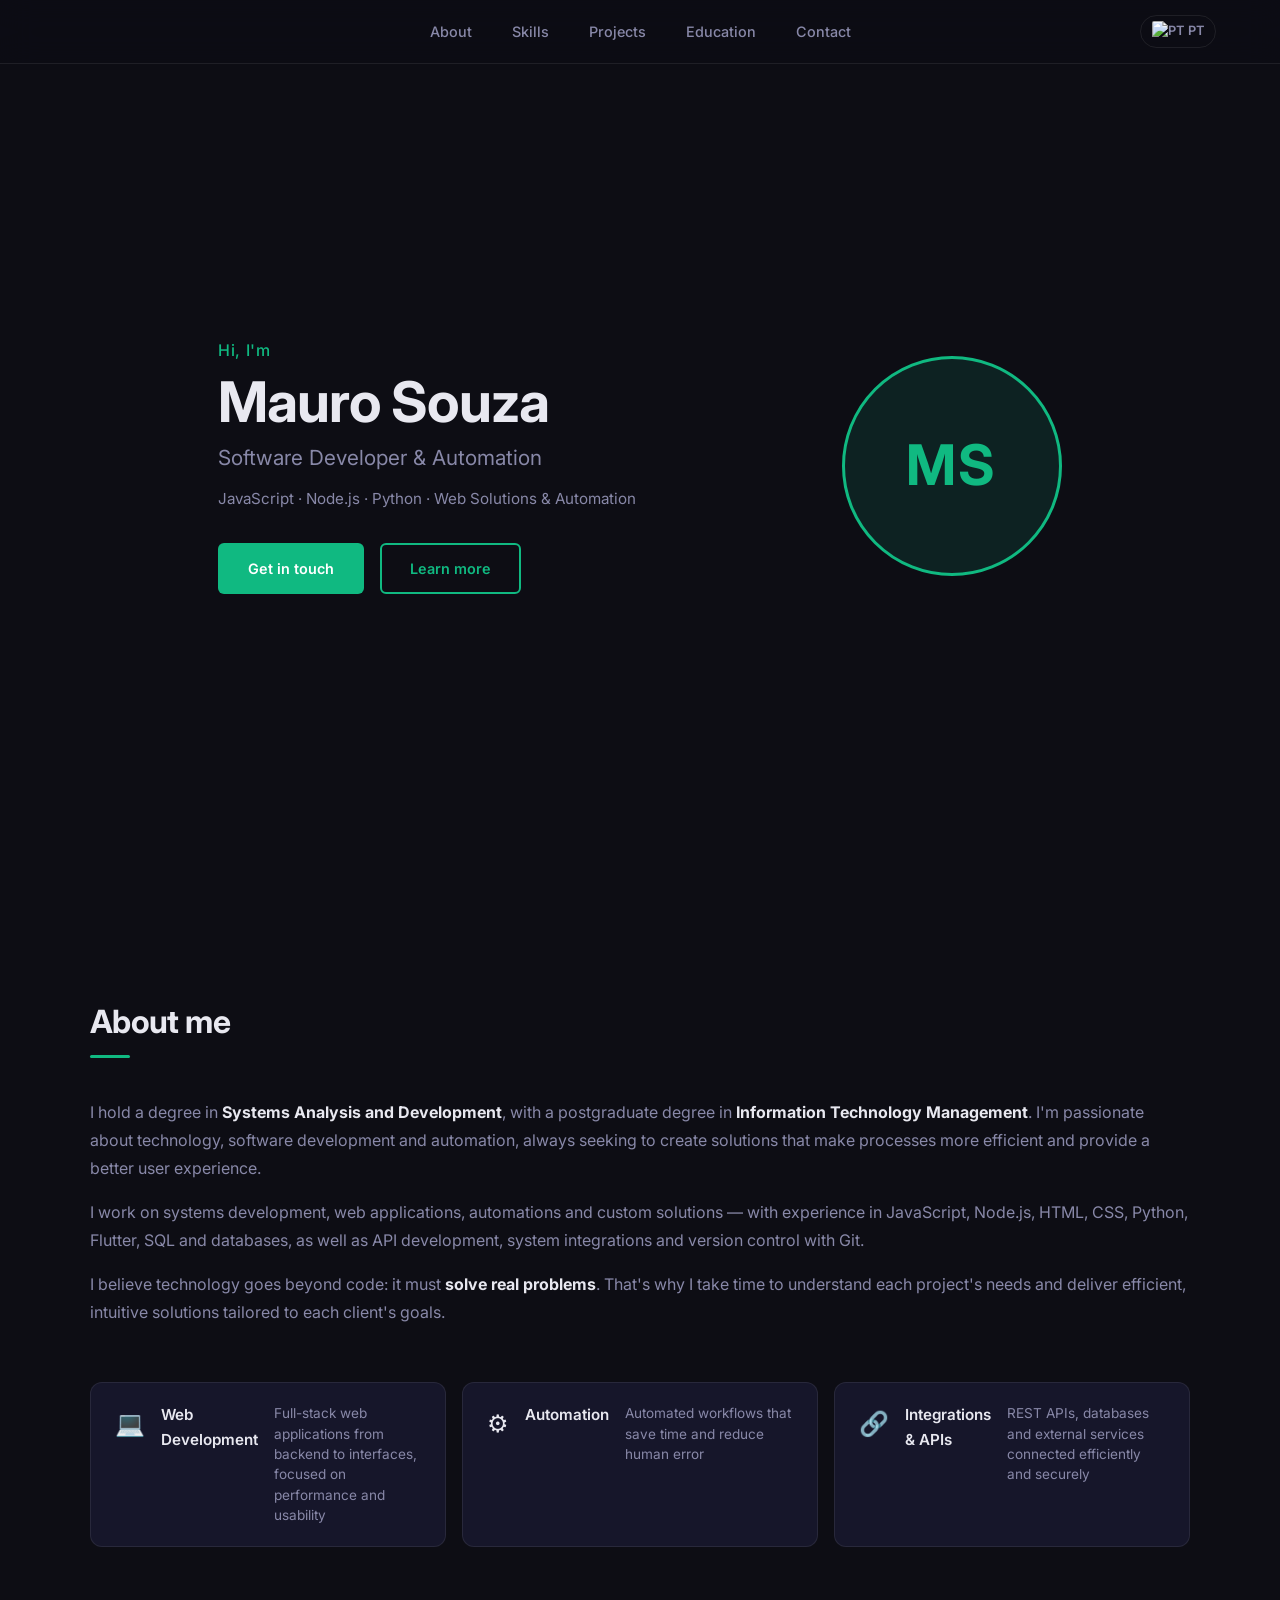
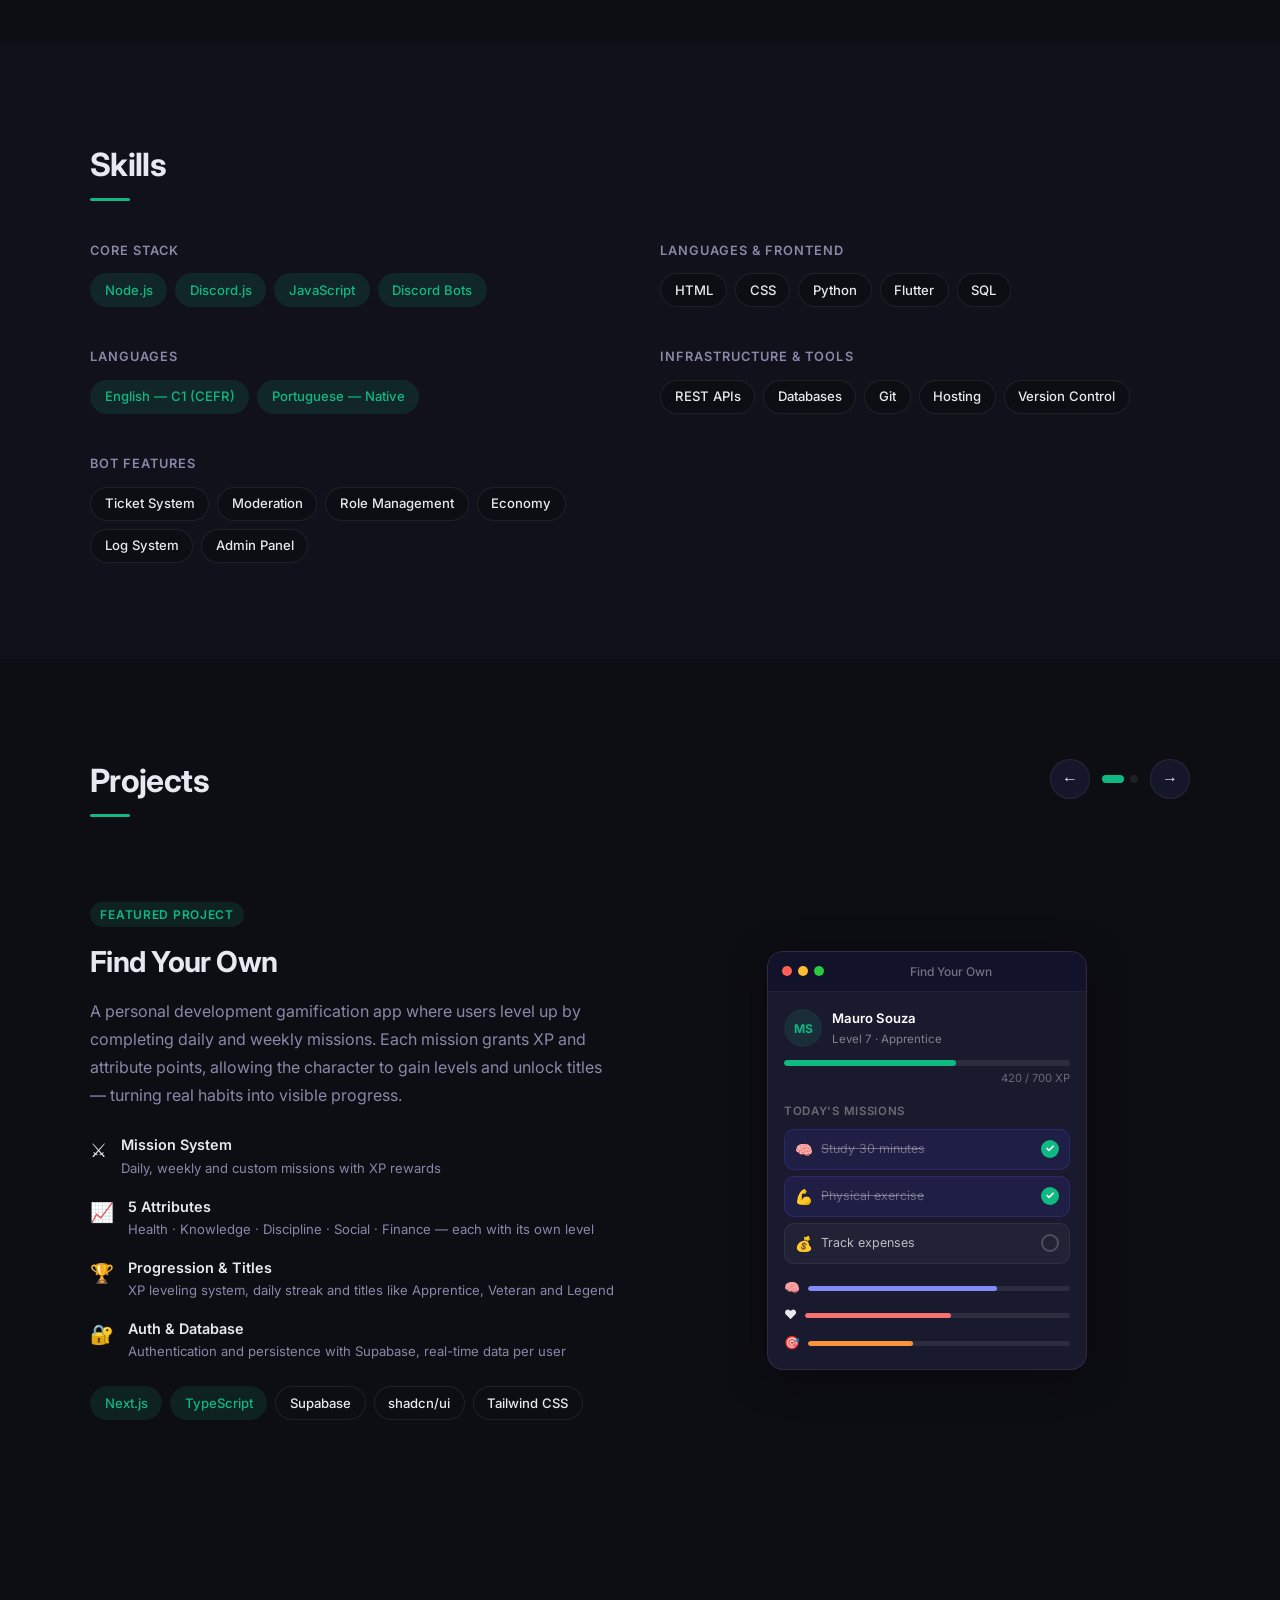
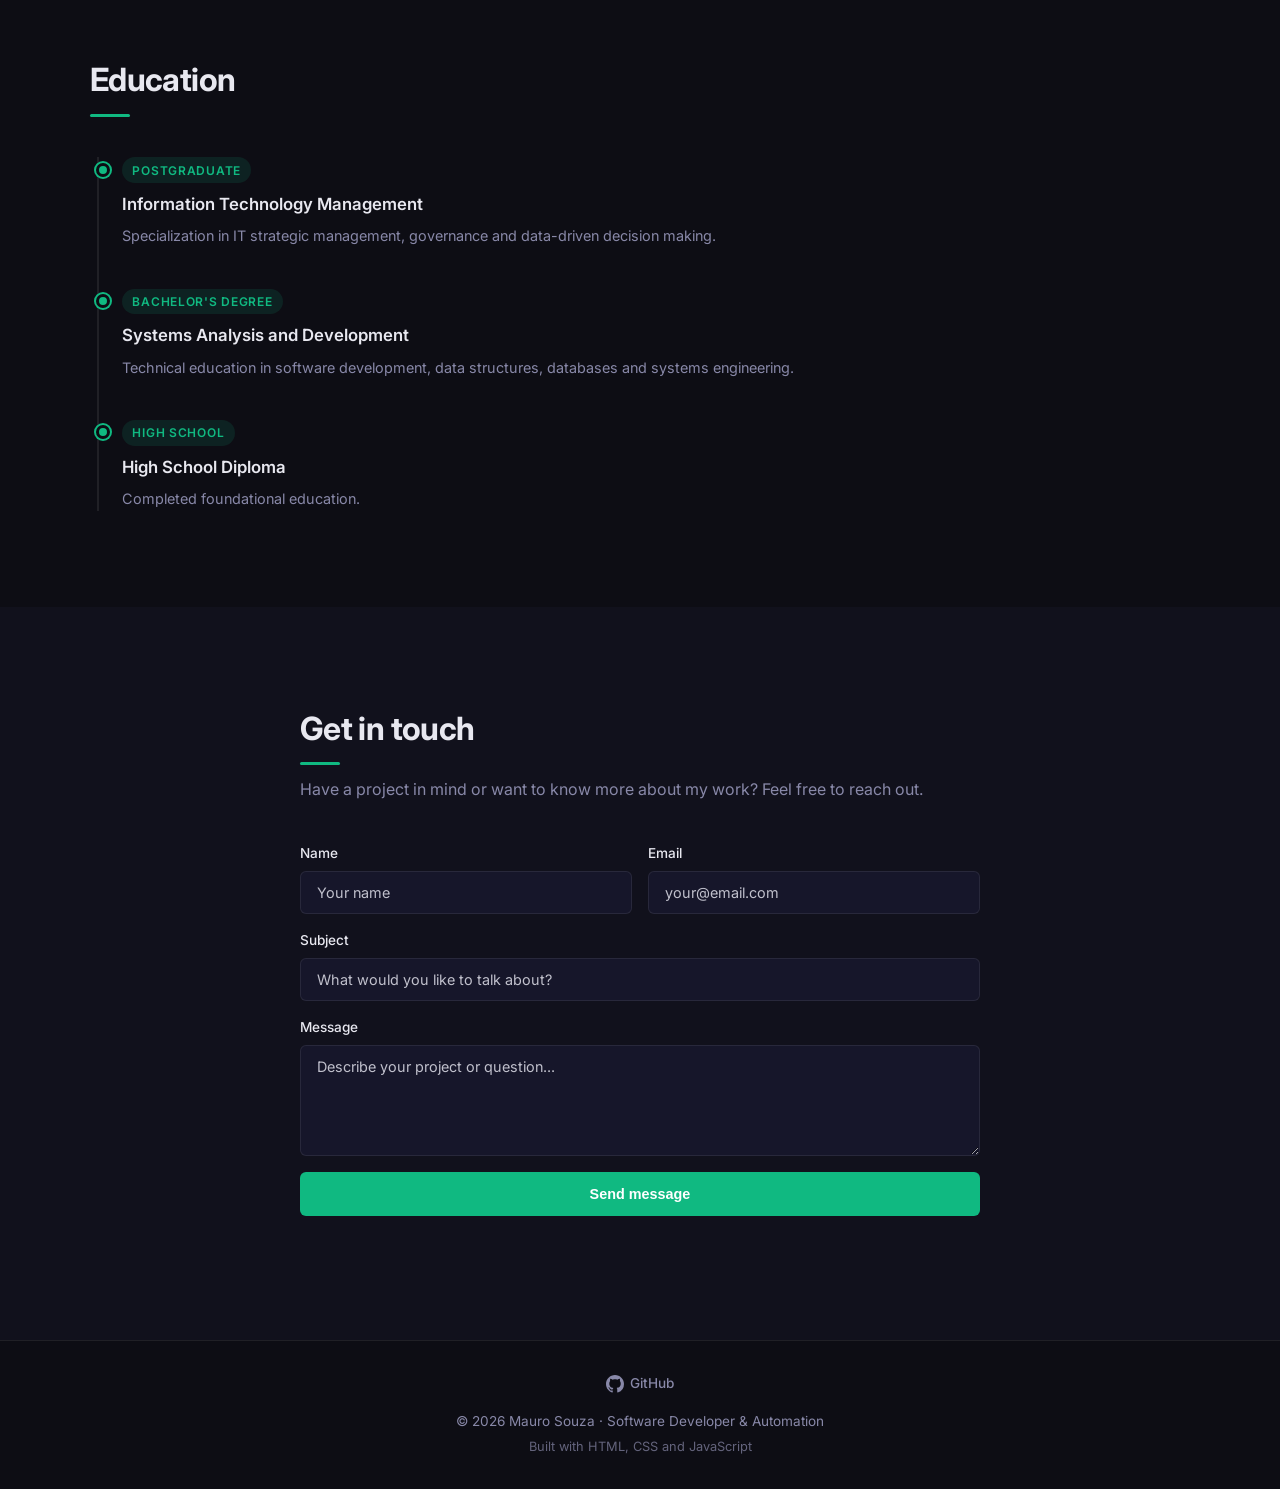
==== en.html @ 3f4c9576 "atualiza nivel de ingles para C1 CEFR" ====
<!DOCTYPE html>
<html lang="en">
<head>
  <meta charset="UTF-8" />
  <meta name="viewport" content="width=device-width, initial-scale=1.0" />
  <title>Mauro Souza — Developer</title>
  <link rel="preconnect" href="https://fonts.googleapis.com" />
  <link rel="preconnect" href="https://fonts.gstatic.com" crossorigin />
  <link href="https://fonts.googleapis.com/css2?family=Inter:wght@300;400;500;600;700&display=swap" rel="stylesheet" />
  <link rel="icon" type="image/png" href="Fotos/find-your-own-primary-180.png" />
  <link rel="stylesheet" href="style.css" />
</head>
<body>

  <!-- NAV -->
  <header class="nav">
    <nav class="nav-links">
      <a href="#about">About</a>
      <a href="#skills">Skills</a>
      <a href="#projects">Projects</a>
      <a href="#education">Education</a>
      <a href="#contact">Contact</a>
    </nav>
    <a href="pt.html" class="lang-switch" title="Versão em Português"><img src="https://flagcdn.com/w40/br.png" alt="PT" style="height:14px;border-radius:2px;vertical-align:middle;margin-right:4px;">PT</a>
    <button class="nav-toggle" aria-label="Menu">&#9776;</button>
  </header>

  <main>

    <!-- HERO -->
    <section class="hero" id="home">
      <div class="hero-content">
        <p class="hero-greeting">Hi, I'm</p>
        <h1 class="hero-name">Mauro Souza</h1>
        <h2 class="hero-title">Software Developer & Automation</h2>
        <p class="hero-sub">
          JavaScript · Node.js · Python · Web Solutions & Automation
        </p>
        <div class="hero-actions">
          <a href="#contact" class="btn btn-primary">Get in touch</a>
          <a href="#about" class="btn btn-ghost">Learn more</a>
        </div>
      </div>
      <div class="hero-visual" aria-hidden="true">
        <div class="avatar-ring">
          <div class="avatar-initials">MS</div>
        </div>
      </div>
    </section>

    <!-- ABOUT -->
    <section class="section" id="about">
      <div class="container">
        <h2 class="section-title">About me</h2>
        <div class="about-grid">
          <div class="about-text">
            <p>
              I hold a degree in <strong>Systems Analysis and Development</strong>, with a postgraduate
              degree in <strong>Information Technology Management</strong>. I'm passionate about technology,
              software development and automation, always seeking to create solutions that make processes
              more efficient and provide a better user experience.
            </p>
            <p>
              I work on systems development, web applications, automations and custom solutions —
              with experience in JavaScript, Node.js, HTML, CSS, Python, Flutter, SQL and databases,
              as well as API development, system integrations and version control with Git.
            </p>
            <p>
              I believe technology goes beyond code: it must <strong>solve real problems</strong>.
              That's why I take time to understand each project's needs and deliver efficient,
              intuitive solutions tailored to each client's goals.
            </p>
          </div>
          <div class="about-highlights">
            <div class="highlight-card">
              <span class="highlight-icon">💻</span>
              <h3>Web Development</h3>
              <p>Full-stack web applications from backend to interfaces, focused on performance and usability</p>
            </div>
            <div class="highlight-card">
              <span class="highlight-icon">⚙️</span>
              <h3>Automation</h3>
              <p>Automated workflows that save time and reduce human error</p>
            </div>
            <div class="highlight-card">
              <span class="highlight-icon">🔗</span>
              <h3>Integrations & APIs</h3>
              <p>REST APIs, databases and external services connected efficiently and securely</p>
            </div>
          </div>
        </div>
      </div>
    </section>

    <!-- SKILLS -->
    <section class="section section-alt" id="skills">
      <div class="container">
        <h2 class="section-title">Skills</h2>
        <div class="skills-groups">

          <div class="skill-group">
            <h3 class="skill-group-title">Core Stack</h3>
            <div class="skill-tags">
              <span class="tag tag-primary">Node.js</span>
              <span class="tag tag-primary">Discord.js</span>
              <span class="tag tag-primary">JavaScript</span>
              <span class="tag tag-primary">Discord Bots</span>
            </div>
          </div>

          <div class="skill-group">
            <h3 class="skill-group-title">Languages & Frontend</h3>
            <div class="skill-tags">
              <span class="tag">HTML</span>
              <span class="tag">CSS</span>
              <span class="tag">Python</span>
              <span class="tag">Flutter</span>
              <span class="tag">SQL</span>
            </div>
          </div>

          <div class="skill-group">
            <h3 class="skill-group-title">Languages</h3>
            <div class="skill-tags">
              <span class="tag tag-primary">English — C1 (CEFR)</span>
              <span class="tag tag-primary">Portuguese — Native</span>
            </div>
          </div>

          <div class="skill-group">
            <h3 class="skill-group-title">Infrastructure & Tools</h3>
            <div class="skill-tags">
              <span class="tag">REST APIs</span>
              <span class="tag">Databases</span>
              <span class="tag">Git</span>
              <span class="tag">Hosting</span>
              <span class="tag">Version Control</span>
            </div>
          </div>

          <div class="skill-group">
            <h3 class="skill-group-title">Bot Features</h3>
            <div class="skill-tags">
              <span class="tag">Ticket System</span>
              <span class="tag">Moderation</span>
              <span class="tag">Role Management</span>
              <span class="tag">Economy</span>
              <span class="tag">Log System</span>
              <span class="tag">Admin Panel</span>
            </div>
          </div>

        </div>
      </div>
    </section>

    <!-- PROJECTS -->
    <section class="section" id="projects">
      <div class="container">
        <div class="carousel-header">
          <h2 class="section-title">Projects</h2>
          <div class="carousel-controls">
            <button class="carousel-btn" id="prevBtn" aria-label="Previous">&#8592;</button>
            <div class="carousel-dots" id="carouselDots"></div>
            <button class="carousel-btn" id="nextBtn" aria-label="Next">&#8594;</button>
          </div>
        </div>

        <div class="carousel-wrapper">
          <div class="carousel-track" id="carouselTrack">

            <!-- SLIDE 1: Find Your Own -->
            <div class="carousel-slide">
              <div class="project-featured">
                <div class="project-info">
                  <span class="project-badge">Featured Project</span>
                  <h3 class="project-name">Find Your Own</h3>
                  <p class="project-desc">
                    A personal development gamification app where users level up by completing daily and weekly missions.
                    Each mission grants XP and attribute points, allowing the character to gain levels and unlock titles —
                    turning real habits into visible progress.
                  </p>
                  <div class="project-features">
                    <div class="project-feature">
                      <span class="project-feature-icon">⚔️</span>
                      <div><strong>Mission System</strong><p>Daily, weekly and custom missions with XP rewards</p></div>
                    </div>
                    <div class="project-feature">
                      <span class="project-feature-icon">📈</span>
                      <div><strong>5 Attributes</strong><p>Health · Knowledge · Discipline · Social · Finance — each with its own level</p></div>
                    </div>
                    <div class="project-feature">
                      <span class="project-feature-icon">🏆</span>
                      <div><strong>Progression & Titles</strong><p>XP leveling system, daily streak and titles like Apprentice, Veteran and Legend</p></div>
                    </div>
                    <div class="project-feature">
                      <span class="project-feature-icon">🔐</span>
                      <div><strong>Auth & Database</strong><p>Authentication and persistence with Supabase, real-time data per user</p></div>
                    </div>
                  </div>
                  <div class="project-stack">
                    <span class="tag tag-primary">Next.js</span>
                    <span class="tag tag-primary">TypeScript</span>
                    <span class="tag">Supabase</span>
                    <span class="tag">shadcn/ui</span>
                    <span class="tag">Tailwind CSS</span>
                  </div>
                </div>
                <div class="project-preview" aria-hidden="true">
                  <div class="app-mockup">
                    <div class="mockup-header">
                      <span class="mockup-dot red"></span><span class="mockup-dot yellow"></span><span class="mockup-dot green"></span>
                      <span class="mockup-title">Find Your Own</span>
                    </div>
                    <div class="mockup-body">
                      <div class="mockup-profile">
                        <div class="mockup-avatar">MS</div>
                        <div><div class="mockup-name">Mauro Souza</div><div class="mockup-level">Level 7 · Apprentice</div></div>
                      </div>
                      <div class="mockup-xp-bar"><div class="mockup-xp-fill"></div></div>
                      <div class="mockup-xp-label">420 / 700 XP</div>
                      <div class="mockup-section-title">Today's missions</div>
                      <div class="mockup-mission done"><span class="mockup-mission-icon">🧠</span><span class="mockup-mission-text">Study 30 minutes</span><span class="mockup-check">✓</span></div>
                      <div class="mockup-mission done"><span class="mockup-mission-icon">💪</span><span class="mockup-mission-text">Physical exercise</span><span class="mockup-check">✓</span></div>
                      <div class="mockup-mission"><span class="mockup-mission-icon">💰</span><span class="mockup-mission-text">Track expenses</span><span class="mockup-check-empty"></span></div>
                      <div class="mockup-attrs">
                        <div class="mockup-attr"><span>🧠</span><div class="mockup-attr-bar"><div class="mockup-attr-fill knowledge"></div></div></div>
                        <div class="mockup-attr"><span>❤️</span><div class="mockup-attr-bar"><div class="mockup-attr-fill health"></div></div></div>
                        <div class="mockup-attr"><span>🎯</span><div class="mockup-attr-bar"><div class="mockup-attr-fill discipline"></div></div></div>
                      </div>
                    </div>
                  </div>
                </div>
              </div>
            </div>

            <!-- SLIDE 2: Discord Bot -->
            <div class="carousel-slide">
              <div class="project-featured">
                <div class="project-info">
                  <span class="project-badge">Discord Bot</span>
                  <h3 class="project-name">Custom Discord Bot</h3>
                  <p class="project-desc">
                    Full-featured Discord bot with multiple integrated systems — ticket support, anonymous mail,
                    custom booster roles and an XP leveling system based on messages and voice channel activity.
                    Built with Node.js and Discord.js v14.
                  </p>
                  <div class="project-features">
                    <div class="project-feature">
                      <span class="project-feature-icon">🎫</span>
                      <div><strong>Ticket System</strong><p>Panel with private channels, automatic permissions and full logs</p></div>
                    </div>
                    <div class="project-feature">
                      <span class="project-feature-icon">✉️</span>
                      <div><strong>Anonymous Mail</strong><p>Anonymous messages between users with security validations</p></div>
                    </div>
                    <div class="project-feature">
                      <span class="project-feature-icon">⭐</span>
                      <div><strong>Booster System</strong><p>Custom role with configurable name and color per booster</p></div>
                    </div>
                    <div class="project-feature">
                      <span class="project-feature-icon">📊</span>
                      <div><strong>Level System</strong><p>XP from messages and voice calls, leaderboard and automatic role rewards</p></div>
                    </div>
                  </div>
                  <div class="project-stack">
                    <span class="tag tag-primary">Node.js</span>
                    <span class="tag tag-primary">Discord.js v14</span>
                    <span class="tag">JavaScript</span>
                    <span class="tag">Log System</span>
                    <span class="tag">Slash Commands</span>
                  </div>
                </div>
                <div class="project-preview" aria-hidden="true">
                  <div class="app-mockup">
                    <div class="mockup-header">
                      <span class="mockup-dot red"></span><span class="mockup-dot yellow"></span><span class="mockup-dot green"></span>
                      <span class="mockup-title">Discord Bot</span>
                    </div>
                    <div class="mockup-body">
                      <div class="mockup-section-title">Slash commands</div>
                      <div class="mockup-mission done"><span class="mockup-mission-icon">🎫</span><span class="mockup-mission-text">/ticket panel</span><span class="mockup-check">✓</span></div>
                      <div class="mockup-mission done"><span class="mockup-mission-icon">✉️</span><span class="mockup-mission-text">/mail</span><span class="mockup-check">✓</span></div>
                      <div class="mockup-mission done"><span class="mockup-mission-icon">⭐</span><span class="mockup-mission-text">/booster</span><span class="mockup-check">✓</span></div>
                      <div class="mockup-mission done"><span class="mockup-mission-icon">📊</span><span class="mockup-mission-text">/rank</span><span class="mockup-check">✓</span></div>
                      <div class="mockup-mission done"><span class="mockup-mission-icon">🏆</span><span class="mockup-mission-text">/leaderboard</span><span class="mockup-check">✓</span></div>
                      <div class="mockup-attrs" style="margin-top:10px;">
                        <div class="mockup-attr"><span>📊</span><div class="mockup-attr-bar"><div class="mockup-attr-fill knowledge" style="width:85%"></div></div></div>
                        <div class="mockup-attr"><span>🎯</span><div class="mockup-attr-bar"><div class="mockup-attr-fill discipline" style="width:60%"></div></div></div>
                      </div>
                    </div>
                  </div>
                </div>
              </div>
            </div>

          </div>
        </div>
      </div>
    </section>

    <!-- EDUCATION -->
    <section class="section" id="education">
      <div class="container">
        <h2 class="section-title">Education</h2>
        <div class="timeline">
          <div class="timeline-item">
            <div class="timeline-dot"></div>
            <div class="timeline-body">
              <span class="timeline-badge">Postgraduate</span>
              <h3>Information Technology Management</h3>
              <p>Specialization in IT strategic management, governance and data-driven decision making.</p>
            </div>
          </div>
          <div class="timeline-item">
            <div class="timeline-dot"></div>
            <div class="timeline-body">
              <span class="timeline-badge">Bachelor's Degree</span>
              <h3>Systems Analysis and Development</h3>
              <p>Technical education in software development, data structures, databases and systems engineering.</p>
            </div>
          </div>
          <div class="timeline-item">
            <div class="timeline-dot"></div>
            <div class="timeline-body">
              <span class="timeline-badge">High School</span>
              <h3>High School Diploma</h3>
              <p>Completed foundational education.</p>
            </div>
          </div>
        </div>
      </div>
    </section>

    <!-- CONTACT -->
    <section class="section section-alt" id="contact">
      <div class="container container-narrow">
        <h2 class="section-title">Get in touch</h2>
        <p class="section-sub">
          Have a project in mind or want to know more about my work?
          Feel free to reach out.
        </p>
        <form class="contact-form" id="contactForm" action="https://formspree.io/f/mzdlgjjk" method="POST">
          <div class="form-row">
            <div class="form-group">
              <label for="name">Name</label>
              <input type="text" id="name" name="name" placeholder="Your name" required />
            </div>
            <div class="form-group">
              <label for="email">Email</label>
              <input type="email" id="email" name="email" placeholder="your@email.com" required />
            </div>
          </div>
          <div class="form-group">
            <label for="subject">Subject</label>
            <input type="text" id="subject" name="subject" placeholder="What would you like to talk about?" required />
          </div>
          <div class="form-group">
            <label for="message">Message</label>
            <textarea id="message" name="message" rows="5" placeholder="Describe your project or question..." required></textarea>
          </div>
          <button type="submit" class="btn btn-primary btn-full">Send message</button>
          <p class="form-note" id="formNote"></p>
        </form>
      </div>
    </section>

  </main>

  <!-- FOOTER -->
  <footer class="footer">
    <div class="footer-links">
      <a href="https://github.com/Maurooh" target="_blank" rel="noopener" class="footer-link">
        <svg width="18" height="18" viewBox="0 0 24 24" fill="currentColor"><path d="M12 0C5.37 0 0 5.37 0 12c0 5.31 3.435 9.795 8.205 11.385.6.105.825-.255.825-.57 0-.285-.015-1.23-.015-2.235-3.015.555-3.795-.735-4.035-1.41-.135-.345-.72-1.41-1.23-1.695-.42-.225-1.02-.78-.015-.795.945-.015 1.62.87 1.845 1.23 1.08 1.815 2.805 1.305 3.495.99.105-.78.42-1.305.765-1.605-2.67-.3-5.46-1.335-5.46-5.925 0-1.305.465-2.385 1.23-3.225-.12-.3-.54-1.53.12-3.18 0 0 1.005-.315 3.3 1.23.96-.27 1.98-.405 3-.405s2.04.135 3 .405c2.295-1.56 3.3-1.23 3.3-1.23.66 1.65.24 2.88.12 3.18.765.84 1.23 1.905 1.23 3.225 0 4.605-2.805 5.625-5.475 5.925.435.375.81 1.095.81 2.22 0 1.605-.015 2.895-.015 3.3 0 .315.225.69.825.57A12.02 12.02 0 0 0 24 12c0-6.63-5.37-12-12-12z"/></svg>
        GitHub
      </a>
    </div>
    <p>© 2026 Mauro Souza · Software Developer & Automation</p>
    <p class="footer-sub">Built with HTML, CSS and JavaScript</p>
  </footer>

  <script src="script.js"></script>
</body>
</html>
---- style.css ----
/* ===== RESET & BASE ===== */
*, *::before, *::after { box-sizing: border-box; margin: 0; padding: 0; }

:root {
  --color-bg: #0d0d14;
  --color-bg-alt: #11111c;
  --color-text: #e8e8f0;
  --color-text-muted: #8888a8;
  --color-accent: #10b981;
  --color-accent-light: rgba(16,185,129,0.12);
  --color-accent-dark: #059669;
  --color-border: rgba(255,255,255,0.08);
  --color-card: #16162a;
  --font: 'Inter', system-ui, sans-serif;
  --radius: 12px;
  --radius-sm: 6px;
  --shadow: 0 4px 24px rgba(0,0,0,0.4);
  --transition: 0.2s ease;
}

html { scroll-behavior: smooth; font-size: 16px; }

body {
  font-family: var(--font);
  background: var(--color-bg);
  color: var(--color-text);
  line-height: 1.6;
  -webkit-font-smoothing: antialiased;
}

/* ===== NAV ===== */
.nav {
  position: fixed;
  top: 0; left: 0; right: 0;
  z-index: 100;
  display: flex;
  align-items: center;
  justify-content: center;
  padding: 0 2rem;
  height: 64px;
  background: rgba(13,13,20,0.85);
  backdrop-filter: blur(16px);
  border-bottom: 1px solid var(--color-border);
}

.nav-logo {
  display: none;
}

.nav-links {
  display: flex;
  gap: 2.5rem;
}

.nav-links a {
  text-decoration: none;
  color: var(--color-text-muted);
  font-size: 0.9rem;
  font-weight: 500;
  transition: color var(--transition);
  position: relative;
}

.nav-links a::after {
  content: '';
  position: absolute;
  bottom: -4px; left: 0; right: 0;
  height: 2px;
  background: var(--color-accent);
  border-radius: 2px;
  transform: scaleX(0);
  transition: transform var(--transition);
}

.nav-links a:hover { color: var(--color-text); }
.nav-links a:hover::after { transform: scaleX(1); }
.nav-links a.active { color: var(--color-accent); }
.nav-links a.active::after { transform: scaleX(1); }

.lang-switch {
  position: absolute;
  right: 4rem;
  font-size: 0.8rem;
  font-weight: 600;
  text-decoration: none;
  color: var(--color-text-muted);
  border: 1px solid var(--color-border);
  padding: 0.3rem 0.7rem;
  border-radius: 999px;
  transition: all 0.2s ease;
  white-space: nowrap;
}

.lang-switch:hover {
  color: var(--color-accent);
  border-color: var(--color-accent);
}

.nav-toggle {
  display: none;
  position: absolute;
  right: 1.5rem;
  background: none;
  border: none;
  font-size: 1.4rem;
  cursor: pointer;
  color: var(--color-text);
}

/* ===== HERO ===== */
.hero {
  min-height: 100vh;
  display: flex;
  align-items: center;
  justify-content: center;
  gap: 4rem;
  padding: 6rem 2rem 4rem;
  max-width: 1100px;
  margin: 0 auto;
}

.hero-content { flex: 1; max-width: 560px; }

.hero-greeting {
  font-size: 1rem;
  color: var(--color-accent);
  font-weight: 500;
  letter-spacing: 0.04em;
  margin-bottom: 0.5rem;
}

.hero-name {
  font-size: clamp(2.4rem, 5vw, 3.5rem);
  font-weight: 700;
  line-height: 1.1;
  letter-spacing: -0.02em;
  margin-bottom: 0.5rem;
}

.hero-title {
  font-size: clamp(1rem, 2.5vw, 1.3rem);
  font-weight: 400;
  color: var(--color-text-muted);
  margin-bottom: 0.75rem;
}

.hero-sub {
  font-size: 0.95rem;
  color: var(--color-text-muted);
  margin-bottom: 2rem;
}

.hero-actions { display: flex; gap: 1rem; flex-wrap: wrap; }

/* ===== BUTTONS ===== */
.btn {
  display: inline-flex;
  align-items: center;
  justify-content: center;
  padding: 0.75rem 1.75rem;
  border-radius: var(--radius-sm);
  font-size: 0.9rem;
  font-weight: 600;
  text-decoration: none;
  cursor: pointer;
  border: 2px solid transparent;
  transition: all var(--transition);
}

.btn-primary {
  background: var(--color-accent);
  color: #fff;
}

.btn-primary:hover {
  background: var(--color-accent-dark);
  transform: translateY(-1px);
  box-shadow: 0 4px 12px rgba(79,70,229,0.3);
}

.btn-ghost {
  background: transparent;
  color: var(--color-accent);
  border-color: var(--color-accent);
}

.btn-ghost:hover {
  background: var(--color-accent-light);
}

.btn-full { width: 100%; }

/* ===== HERO VISUAL ===== */
.hero-visual {
  display: flex;
  align-items: center;
  justify-content: center;
  flex-shrink: 0;
}

.avatar-ring {
  width: 220px;
  height: 220px;
  border-radius: 50%;
  border: 3px solid var(--color-accent);
  display: flex;
  align-items: center;
  justify-content: center;
  background: var(--color-accent-light);
  animation: pulse 3s ease-in-out infinite;
}

.avatar-initials {
  font-size: 3.5rem;
  font-weight: 700;
  color: var(--color-accent);
  letter-spacing: 0.05em;
}

.avatar-photo {
  width: 100%;
  height: 100%;
  object-fit: cover;
  border-radius: 50%;
}

@keyframes pulse {
  0%, 100% { box-shadow: 0 0 0 0 rgba(79,70,229,0.2); }
  50% { box-shadow: 0 0 0 16px rgba(79,70,229,0); }
}

/* ===== SECTIONS ===== */
.section { padding: 6rem 2rem; }
.section-alt { background: var(--color-bg-alt); }

.container {
  max-width: 1100px;
  margin: 0 auto;
}

.container-narrow {
  max-width: 680px;
  margin: 0 auto;
}

.section-title {
  font-size: clamp(1.6rem, 3vw, 2rem);
  font-weight: 700;
  letter-spacing: -0.02em;
  margin-bottom: 0.75rem;
}

.section-title::after {
  content: '';
  display: block;
  width: 40px;
  height: 3px;
  background: var(--color-accent);
  border-radius: 2px;
  margin-top: 0.5rem;
}

.section-sub {
  color: var(--color-text-muted);
  font-size: 1rem;
  margin-bottom: 2.5rem;
}

/* ===== ABOUT ===== */
.about-grid {
  display: flex;
  flex-direction: column;
  gap: 2.5rem;
  margin-top: 2.5rem;
}

.about-text p {
  color: var(--color-text-muted);
  margin-bottom: 1rem;
  line-height: 1.75;
}

.about-text strong { color: var(--color-text); }

.about-highlights {
  display: grid;
  grid-template-columns: repeat(3, 1fr);
  gap: 1rem;
}

.highlight-card {
  background: var(--color-card);
  border: 1px solid var(--color-border);
  border-radius: var(--radius);
  padding: 1.25rem 1.5rem;
  display: flex;
  gap: 1rem;
  align-items: flex-start;
  transition: box-shadow var(--transition), transform var(--transition);
}

.highlight-card:hover {
  box-shadow: var(--shadow);
  transform: translateY(-2px);
}

.highlight-icon {
  font-size: 1.5rem;
  flex-shrink: 0;
  margin-top: 2px;
}

.highlight-card h3 {
  font-size: 0.95rem;
  font-weight: 600;
  margin-bottom: 0.25rem;
}

.highlight-card p {
  font-size: 0.85rem;
  color: var(--color-text-muted);
  line-height: 1.5;
}

/* ===== SKILLS ===== */
.skills-groups {
  display: grid;
  grid-template-columns: 1fr 1fr;
  gap: 2.5rem;
  margin-top: 2.5rem;
}

.skill-group-title {
  font-size: 0.8rem;
  font-weight: 600;
  text-transform: uppercase;
  letter-spacing: 0.08em;
  color: var(--color-text-muted);
  margin-bottom: 0.75rem;
}

.skill-tags { display: flex; flex-wrap: wrap; gap: 0.5rem; }

.tag {
  display: inline-block;
  padding: 0.35rem 0.85rem;
  border-radius: 999px;
  font-size: 0.82rem;
  font-weight: 500;
  background: var(--color-bg);
  color: var(--color-text);
  border: 1px solid var(--color-border);
  transition: all var(--transition);
}

.tag:hover {
  border-color: var(--color-accent);
  color: var(--color-accent);
}

.tag-primary {
  background: var(--color-accent-light);
  color: var(--color-accent);
  border-color: transparent;
}

.tag-primary:hover {
  background: var(--color-accent);
  color: #fff;
  border-color: var(--color-accent);
}

/* ===== PROJECTS ===== */
.project-featured {
  display: grid;
  grid-template-columns: 1fr 1fr;
  gap: 3rem;
  margin-top: 2.5rem;
  align-items: center;
}

.project-badge {
  display: inline-block;
  font-size: 0.75rem;
  font-weight: 600;
  text-transform: uppercase;
  letter-spacing: 0.06em;
  color: var(--color-accent);
  background: var(--color-accent-light);
  padding: 0.2rem 0.65rem;
  border-radius: 999px;
  margin-bottom: 0.75rem;
}

.project-name {
  font-size: 1.8rem;
  font-weight: 700;
  letter-spacing: -0.02em;
  margin-bottom: 0.75rem;
}

.project-desc {
  color: var(--color-text-muted);
  line-height: 1.75;
  margin-bottom: 1.5rem;
}

.project-features {
  display: flex;
  flex-direction: column;
  gap: 1rem;
  margin-bottom: 1.5rem;
}

.project-feature {
  display: flex;
  gap: 0.85rem;
  align-items: flex-start;
}

.project-feature-icon { font-size: 1.2rem; flex-shrink: 0; margin-top: 2px; }

.project-feature strong {
  display: block;
  font-size: 0.9rem;
  font-weight: 600;
  margin-bottom: 0.15rem;
}

.project-feature p {
  font-size: 0.82rem;
  color: var(--color-text-muted);
  line-height: 1.5;
}

.project-stack { display: flex; flex-wrap: wrap; gap: 0.5rem; }

/* ===== APP MOCKUP ===== */
.project-preview {
  display: flex;
  justify-content: center;
}

.app-mockup {
  width: 100%;
  max-width: 320px;
  background: #1a1a2e;
  border-radius: 16px;
  overflow: hidden;
  box-shadow: 0 8px 40px rgba(0,0,0,0.4);
  border: 1px solid rgba(255,255,255,0.08);
}

.mockup-header {
  display: flex;
  align-items: center;
  gap: 6px;
  padding: 10px 14px;
  background: #12122a;
  border-bottom: 1px solid rgba(255,255,255,0.06);
}

.mockup-dot {
  width: 10px; height: 10px;
  border-radius: 50%;
}
.mockup-dot.red    { background: #ff5f57; }
.mockup-dot.yellow { background: #febc2e; }
.mockup-dot.green  { background: #28c840; }

.mockup-title {
  font-size: 0.75rem;
  color: rgba(255,255,255,0.4);
  margin-left: auto;
  margin-right: auto;
  font-weight: 500;
}

.mockup-body { padding: 16px; }

.mockup-profile {
  display: flex;
  align-items: center;
  gap: 10px;
  margin-bottom: 12px;
}

.mockup-avatar {
  width: 38px; height: 38px;
  border-radius: 50%;
  background: var(--color-accent-light);
  color: var(--color-accent);
  display: flex;
  align-items: center;
  justify-content: center;
  font-size: 0.75rem;
  font-weight: 700;
}

.mockup-name {
  font-size: 0.82rem;
  font-weight: 600;
  color: #fff;
}

.mockup-level {
  font-size: 0.72rem;
  color: rgba(255,255,255,0.45);
  margin-top: 1px;
}

.mockup-xp-bar {
  height: 6px;
  background: rgba(255,255,255,0.08);
  border-radius: 999px;
  overflow: hidden;
  margin-bottom: 4px;
}

.mockup-xp-fill {
  height: 100%;
  width: 60%;
  background: var(--color-accent);
  border-radius: 999px;
}

.mockup-xp-label {
  font-size: 0.7rem;
  color: rgba(255,255,255,0.35);
  text-align: right;
  margin-bottom: 14px;
}

.mockup-section-title {
  font-size: 0.72rem;
  font-weight: 600;
  text-transform: uppercase;
  letter-spacing: 0.06em;
  color: rgba(255,255,255,0.35);
  margin-bottom: 8px;
}

.mockup-mission {
  display: flex;
  align-items: center;
  gap: 8px;
  padding: 8px 10px;
  border-radius: 10px;
  margin-bottom: 6px;
  background: rgba(255,255,255,0.04);
  border: 1px solid rgba(255,255,255,0.06);
}

.mockup-mission.done {
  background: rgba(79,70,229,0.12);
  border-color: rgba(79,70,229,0.25);
}

.mockup-mission-icon { font-size: 0.9rem; }

.mockup-mission-text {
  flex: 1;
  font-size: 0.78rem;
  color: rgba(255,255,255,0.7);
}

.mockup-mission.done .mockup-mission-text {
  text-decoration: line-through;
  color: rgba(255,255,255,0.35);
}

.mockup-check {
  font-size: 0.7rem;
  width: 18px; height: 18px;
  border-radius: 50%;
  background: var(--color-accent);
  color: #fff;
  display: flex;
  align-items: center;
  justify-content: center;
  font-weight: 700;
}

.mockup-check-empty {
  width: 18px; height: 18px;
  border-radius: 50%;
  border: 2px solid rgba(255,255,255,0.2);
}

.mockup-attrs {
  margin-top: 14px;
  display: flex;
  flex-direction: column;
  gap: 7px;
}

.mockup-attr {
  display: flex;
  align-items: center;
  gap: 8px;
  font-size: 0.8rem;
}

.mockup-attr-bar {
  flex: 1;
  height: 5px;
  background: rgba(255,255,255,0.08);
  border-radius: 999px;
  overflow: hidden;
}

.mockup-attr-fill {
  height: 100%;
  border-radius: 999px;
}

.mockup-attr-fill.knowledge { width: 72%; background: #818cf8; }
.mockup-attr-fill.health    { width: 55%; background: #f87171; }
.mockup-attr-fill.discipline{ width: 40%; background: #fb923c; }

@media (max-width: 768px) {
  .project-featured { grid-template-columns: 1fr; }
  .project-preview { order: -1; }
  .app-mockup { max-width: 280px; }
}

/* ===== CAROUSEL ===== */
.carousel-header {
  display: flex;
  align-items: flex-start;
  justify-content: space-between;
  gap: 1rem;
  flex-wrap: wrap;
  margin-bottom: 2rem;
}

.carousel-controls {
  display: flex;
  align-items: center;
  gap: 0.75rem;
  padding-top: 0.25rem;
}

.carousel-btn {
  width: 40px;
  height: 40px;
  border-radius: 50%;
  border: 1.5px solid var(--color-border);
  background: var(--color-card);
  color: var(--color-text);
  font-size: 1rem;
  cursor: pointer;
  display: flex;
  align-items: center;
  justify-content: center;
  transition: all var(--transition);
}

.carousel-btn:hover {
  border-color: var(--color-accent);
  color: var(--color-accent);
}

.carousel-btn:disabled {
  opacity: 0.3;
  cursor: default;
}

.carousel-dots {
  display: flex;
  gap: 6px;
  align-items: center;
}

.carousel-dot {
  width: 8px;
  height: 8px;
  border-radius: 50%;
  background: var(--color-border);
  border: none;
  cursor: pointer;
  padding: 0;
  transition: all var(--transition);
}

.carousel-dot.active {
  background: var(--color-accent);
  width: 22px;
  border-radius: 4px;
}

.carousel-wrapper {
  overflow: hidden;
  width: 100%;
  max-width: 100%;
  display: block;
  position: relative;
}

.carousel-track {
  display: -webkit-box;
  display: -ms-flexbox;
  display: flex;
  -ms-flex-wrap: nowrap;
  flex-wrap: nowrap;
  width: 100%;
  transition: transform 0.4s cubic-bezier(0.4, 0, 0.2, 1);
  will-change: transform;
}

.carousel-slide {
  -webkit-box-flex: 0;
  -ms-flex: 0 0 100%;
  flex: 0 0 100%;
  width: 100%;
  max-width: 100%;
  min-width: 0;
  -ms-flex-negative: 0;
  flex-shrink: 0;
}

/* ===== TIMELINE ===== */
.timeline {
  position: relative;
  margin-top: 2.5rem;
  padding-left: 2rem;
}

.timeline::before {
  content: '';
  position: absolute;
  left: 7px;
  top: 0; bottom: 0;
  width: 2px;
  background: var(--color-border);
}

.timeline-item {
  position: relative;
  margin-bottom: 2.5rem;
}

.timeline-item:last-child { margin-bottom: 0; }

.timeline-dot {
  position: absolute;
  left: -1.625rem;
  top: 6px;
  width: 14px;
  height: 14px;
  border-radius: 50%;
  background: var(--color-accent);
  border: 3px solid var(--color-bg);
  box-shadow: 0 0 0 2px var(--color-accent);
}

.timeline-badge {
  display: inline-block;
  font-size: 0.75rem;
  font-weight: 600;
  text-transform: uppercase;
  letter-spacing: 0.06em;
  color: var(--color-accent);
  background: var(--color-accent-light);
  padding: 0.2rem 0.65rem;
  border-radius: 999px;
  margin-bottom: 0.5rem;
}

.timeline-body h3 {
  font-size: 1.05rem;
  font-weight: 600;
  margin-bottom: 0.4rem;
}

.timeline-body p {
  font-size: 0.9rem;
  color: var(--color-text-muted);
  line-height: 1.65;
}

/* ===== CONTACT FORM ===== */
.contact-form { margin-top: 2rem; }

.form-row {
  display: grid;
  grid-template-columns: 1fr 1fr;
  gap: 1rem;
}

.form-group {
  display: flex;
  flex-direction: column;
  margin-bottom: 1rem;
}

.form-group label {
  font-size: 0.85rem;
  font-weight: 500;
  margin-bottom: 0.4rem;
  color: var(--color-text);
}

.form-group input,
.form-group textarea {
  font-family: var(--font);
  font-size: 0.9rem;
  padding: 0.75rem 1rem;
  border: 1.5px solid var(--color-border);
  border-radius: var(--radius-sm);
  background: var(--color-card);
  color: var(--color-text);
  transition: border-color var(--transition), box-shadow var(--transition);
  resize: vertical;
  outline: none;
}

.form-group input:focus,
.form-group textarea:focus {
  border-color: var(--color-accent);
  box-shadow: 0 0 0 3px rgba(79,70,229,0.1);
}

.form-group input::placeholder,
.form-group textarea::placeholder {
  color: #c0c0cc;
}

.form-note {
  text-align: center;
  margin-top: 0.75rem;
  font-size: 0.85rem;
  color: var(--color-accent);
  min-height: 1.2em;
}

/* ===== FOOTER ===== */
.footer {
  text-align: center;
  padding: 2rem;
  border-top: 1px solid var(--color-border);
  font-size: 0.85rem;
  color: var(--color-text-muted);
}

.footer-sub {
  margin-top: 0.25rem;
  font-size: 0.8rem;
  opacity: 0.7;
}

.footer-links {
  display: flex;
  justify-content: center;
  gap: 1.5rem;
  margin-bottom: 1rem;
}

.footer-link {
  display: inline-flex;
  align-items: center;
  gap: 0.4rem;
  color: var(--color-text-muted);
  text-decoration: none;
  font-size: 0.85rem;
  font-weight: 500;
  transition: color var(--transition);
}

.footer-link:hover {
  color: var(--color-accent);
}

/* ===== RESPONSIVE ===== */
@media (max-width: 768px) {
  .nav-logo { display: block; }
  .nav { justify-content: space-between; }
  .nav-links { display: none; }
  .nav-links.open {
    display: flex;
    flex-direction: column;
    position: absolute;
    top: 64px; left: 0; right: 0;
    background: var(--color-bg-alt);
    padding: 1rem 2rem;
    border-bottom: 1px solid var(--color-border);
    gap: 1rem;
  }
  .nav-toggle { display: block; }
  .nav-toggle { display: block; }

  .hero {
    flex-direction: column-reverse;
    text-align: center;
    gap: 2.5rem;
    padding-top: 7rem;
  }

  .hero-actions { justify-content: center; }
  .avatar-ring { width: 140px; height: 140px; }
  .avatar-initials { font-size: 2.2rem; }

  .about-highlights { grid-template-columns: 1fr; }
  .skills-groups { grid-template-columns: 1fr; gap: 2rem; }
  .form-row { grid-template-columns: 1fr; }
}
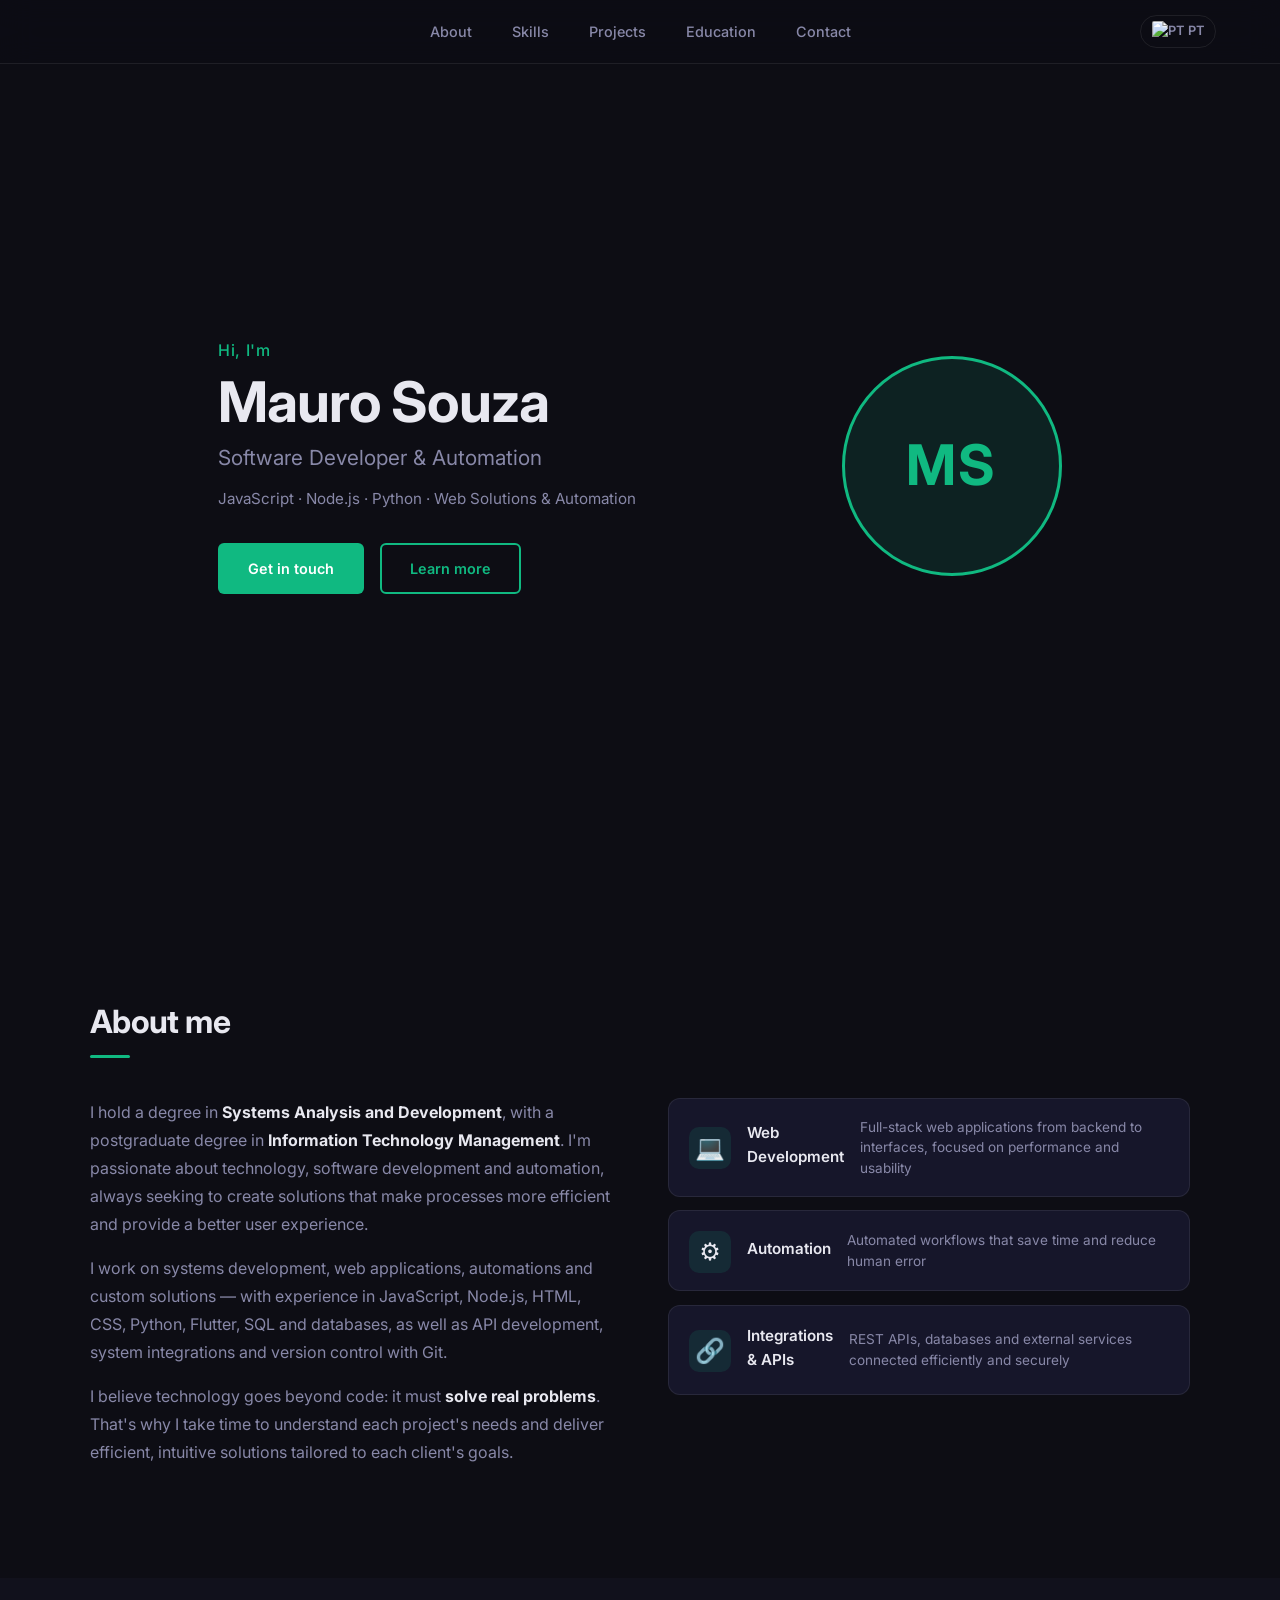
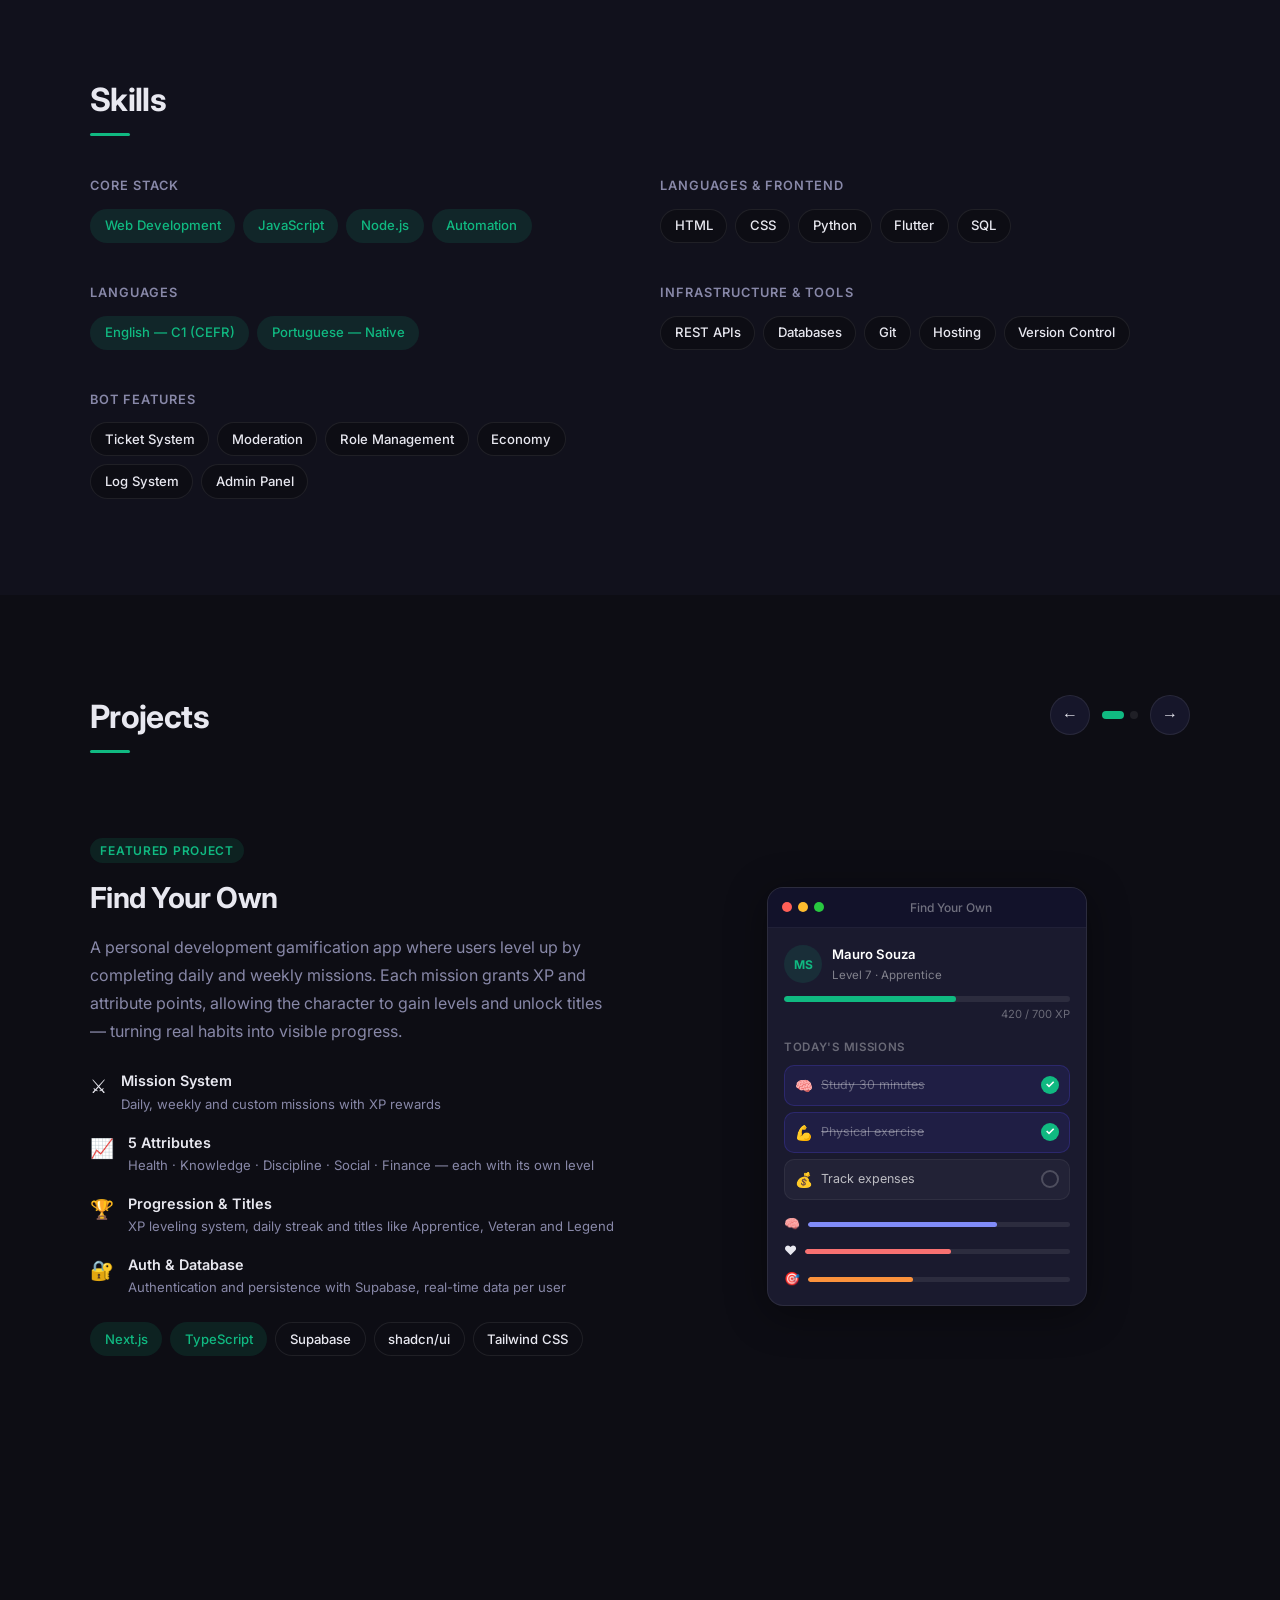
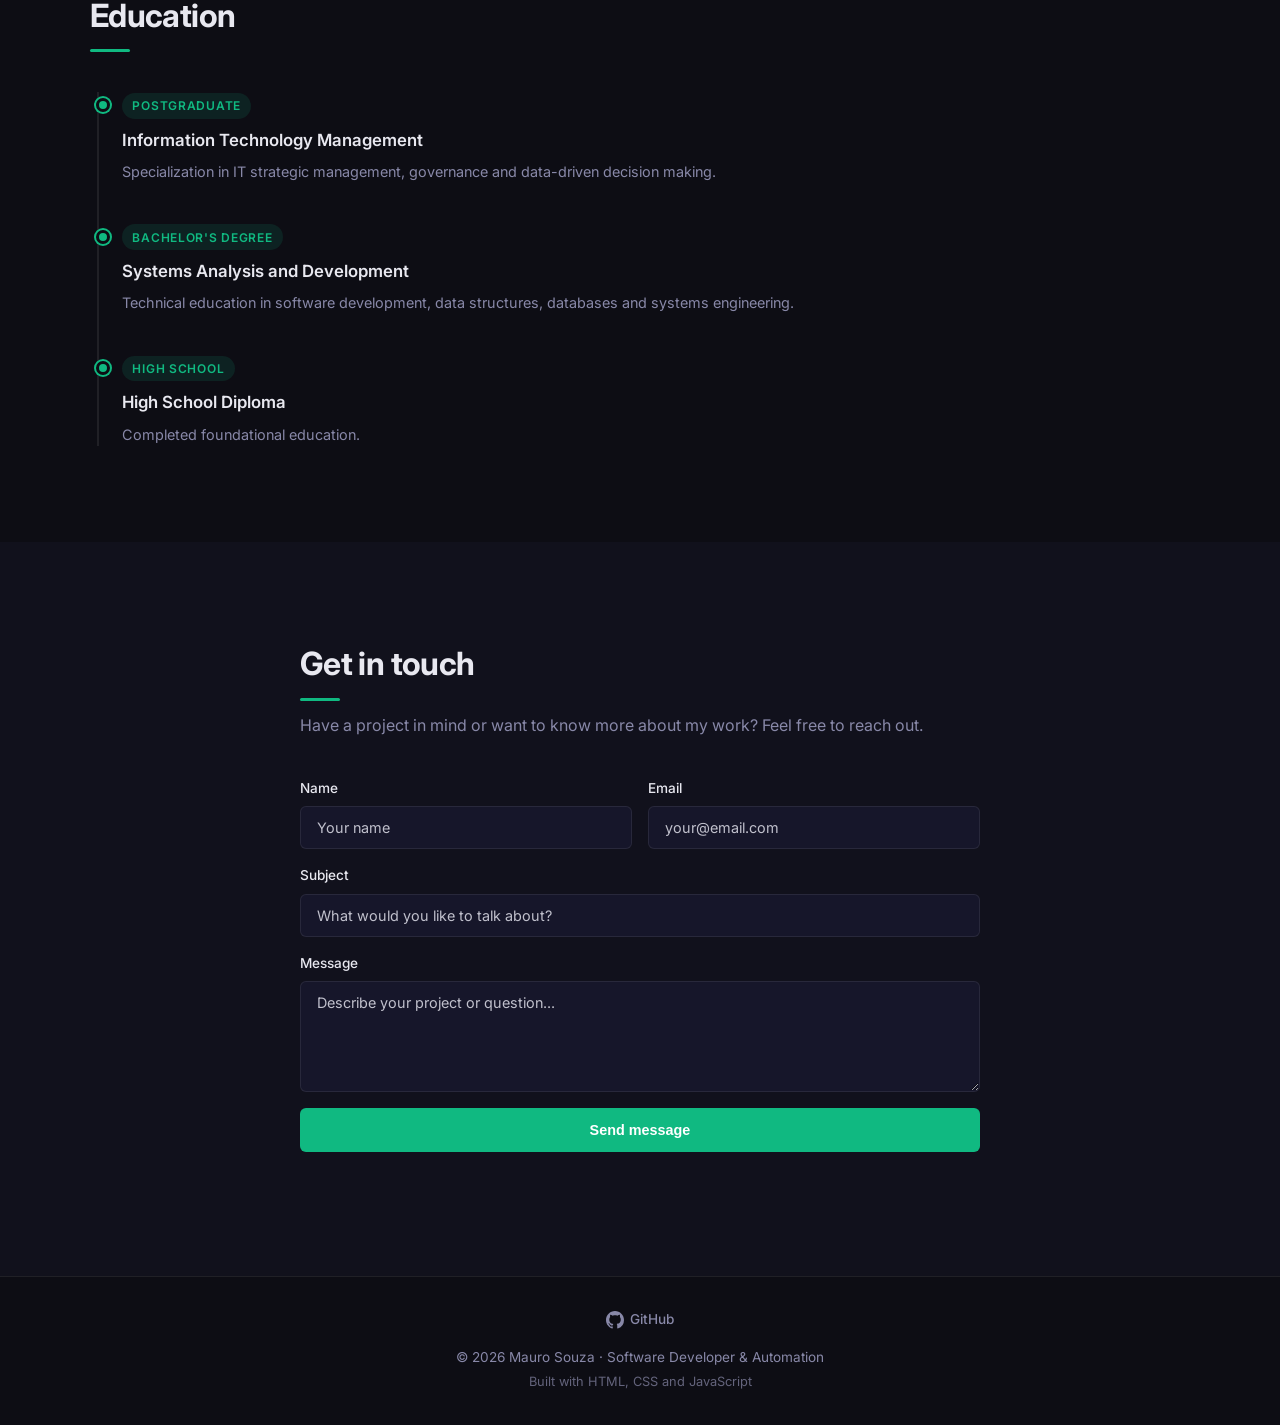
==== commit 67577e3b: "atualiza especialidades para web e automacao" ====
--- a/en.html
+++ b/en.html
@@ -101,10 +101,10 @@
           <div class="skill-group">
             <h3 class="skill-group-title">Core Stack</h3>
             <div class="skill-tags">
+              <span class="tag tag-primary">Web Development</span>
+              <span class="tag tag-primary">JavaScript</span>
               <span class="tag tag-primary">Node.js</span>
-              <span class="tag tag-primary">Discord.js</span>
-              <span class="tag tag-primary">JavaScript</span>
-              <span class="tag tag-primary">Discord Bots</span>
+              <span class="tag tag-primary">Automation</span>
             </div>
           </div>
 
--- a/style.css
+++ b/style.css
@@ -268,10 +268,11 @@
 
 /* ===== ABOUT ===== */
 .about-grid {
-  display: flex;
-  flex-direction: column;
-  gap: 2.5rem;
+  display: grid;
+  grid-template-columns: 1fr 1fr;
+  gap: 3.5rem;
   margin-top: 2.5rem;
+  align-items: start;
 }
 
 .about-text p {
@@ -283,25 +284,38 @@
 .about-text strong { color: var(--color-text); }
 
 .about-highlights {
-  display: grid;
-  grid-template-columns: repeat(3, 1fr);
-  gap: 1rem;
+  display: flex;
+  flex-direction: column;
+  gap: 0.85rem;
 }
 
 .highlight-card {
   background: var(--color-card);
   border: 1px solid var(--color-border);
   border-radius: var(--radius);
-  padding: 1.25rem 1.5rem;
+  padding: 1.1rem 1.25rem;
   display: flex;
   gap: 1rem;
-  align-items: flex-start;
-  transition: box-shadow var(--transition), transform var(--transition);
+  align-items: center;
+  transition: box-shadow var(--transition), transform var(--transition), border-color var(--transition);
 }
 
 .highlight-card:hover {
-  box-shadow: var(--shadow);
+  box-shadow: 0 4px 20px rgba(16,185,129,0.12);
   transform: translateY(-2px);
+  border-color: var(--color-accent);
+}
+
+.highlight-icon {
+  font-size: 1.4rem;
+  flex-shrink: 0;
+  width: 42px;
+  height: 42px;
+  display: flex;
+  align-items: center;
+  justify-content: center;
+  background: var(--color-accent-light);
+  border-radius: 10px;
 }
 
 .highlight-icon {
@@ -900,7 +914,8 @@
   .avatar-ring { width: 140px; height: 140px; }
   .avatar-initials { font-size: 2.2rem; }
 
-  .about-highlights { grid-template-columns: 1fr; }
+  .about-grid { grid-template-columns: 1fr; gap: 2rem; }
+  .about-highlights { display: none; }
   .skills-groups { grid-template-columns: 1fr; gap: 2rem; }
   .form-row { grid-template-columns: 1fr; }
 }
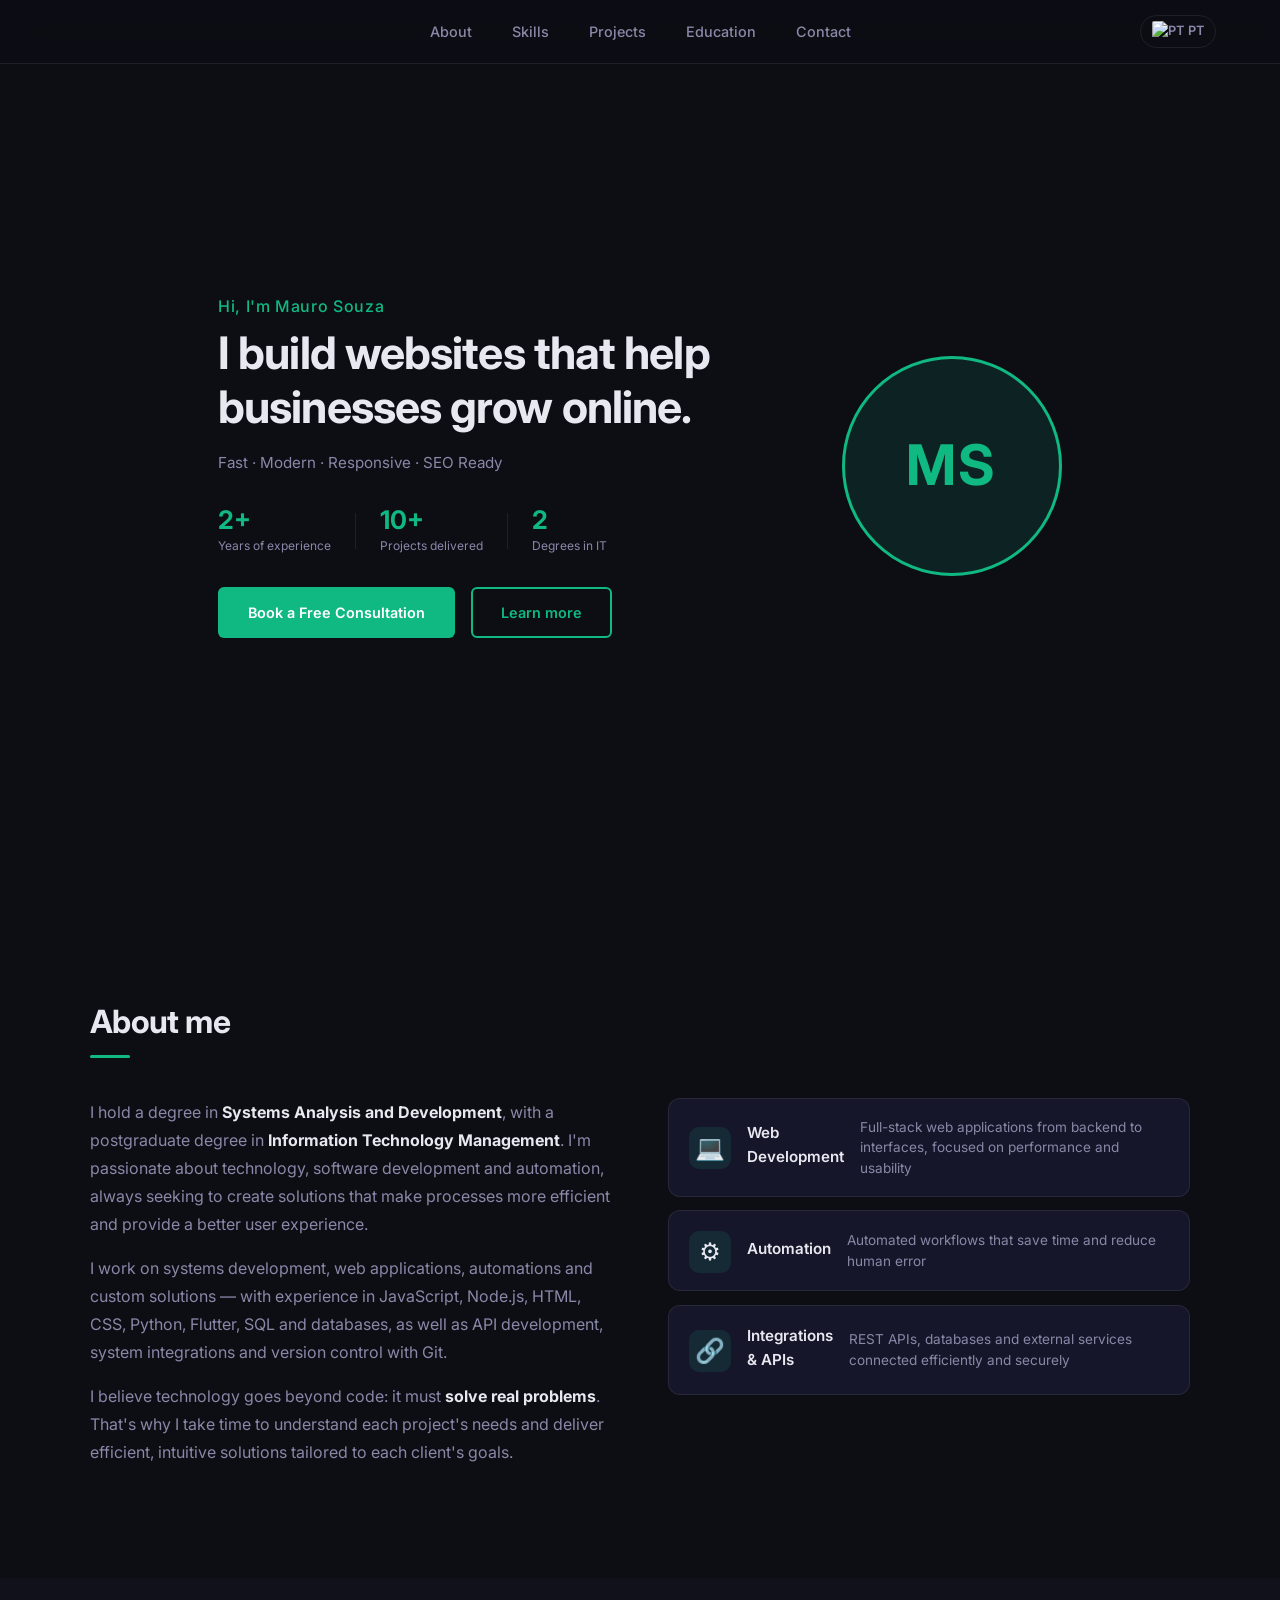
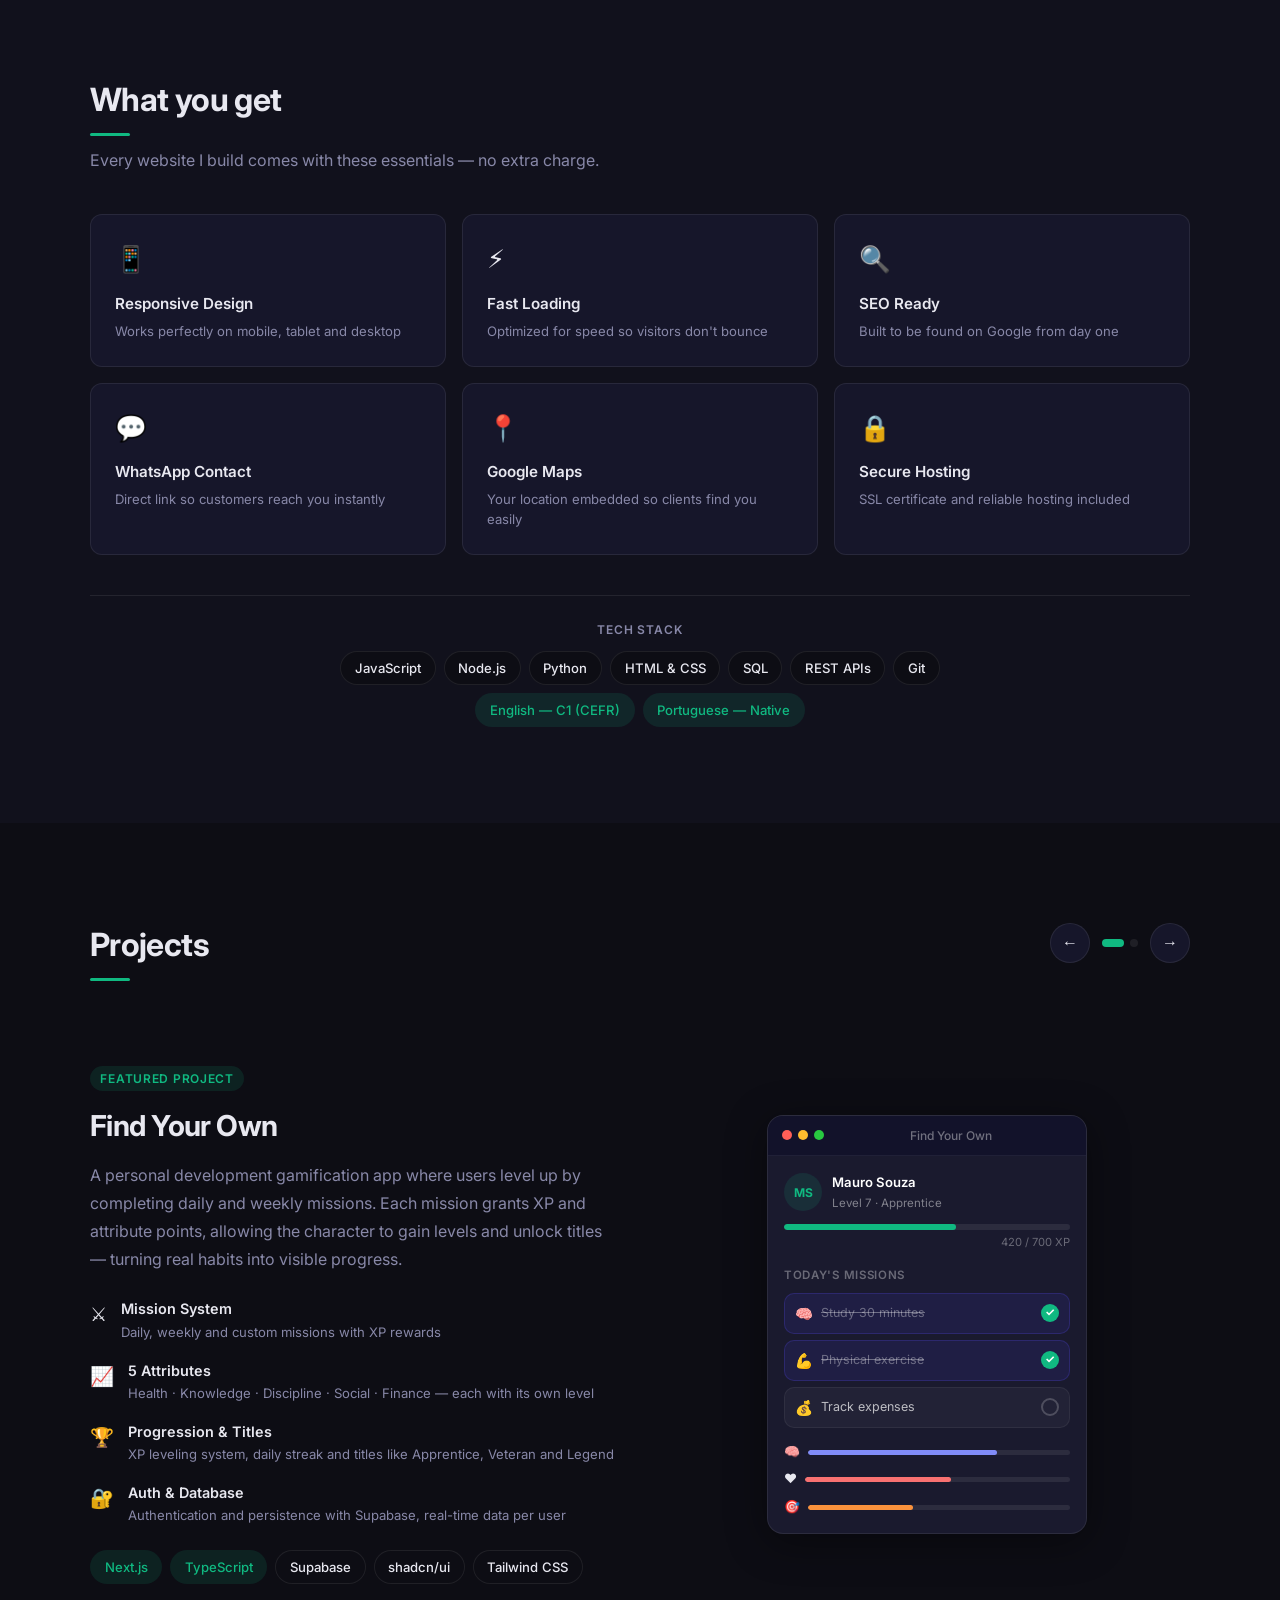
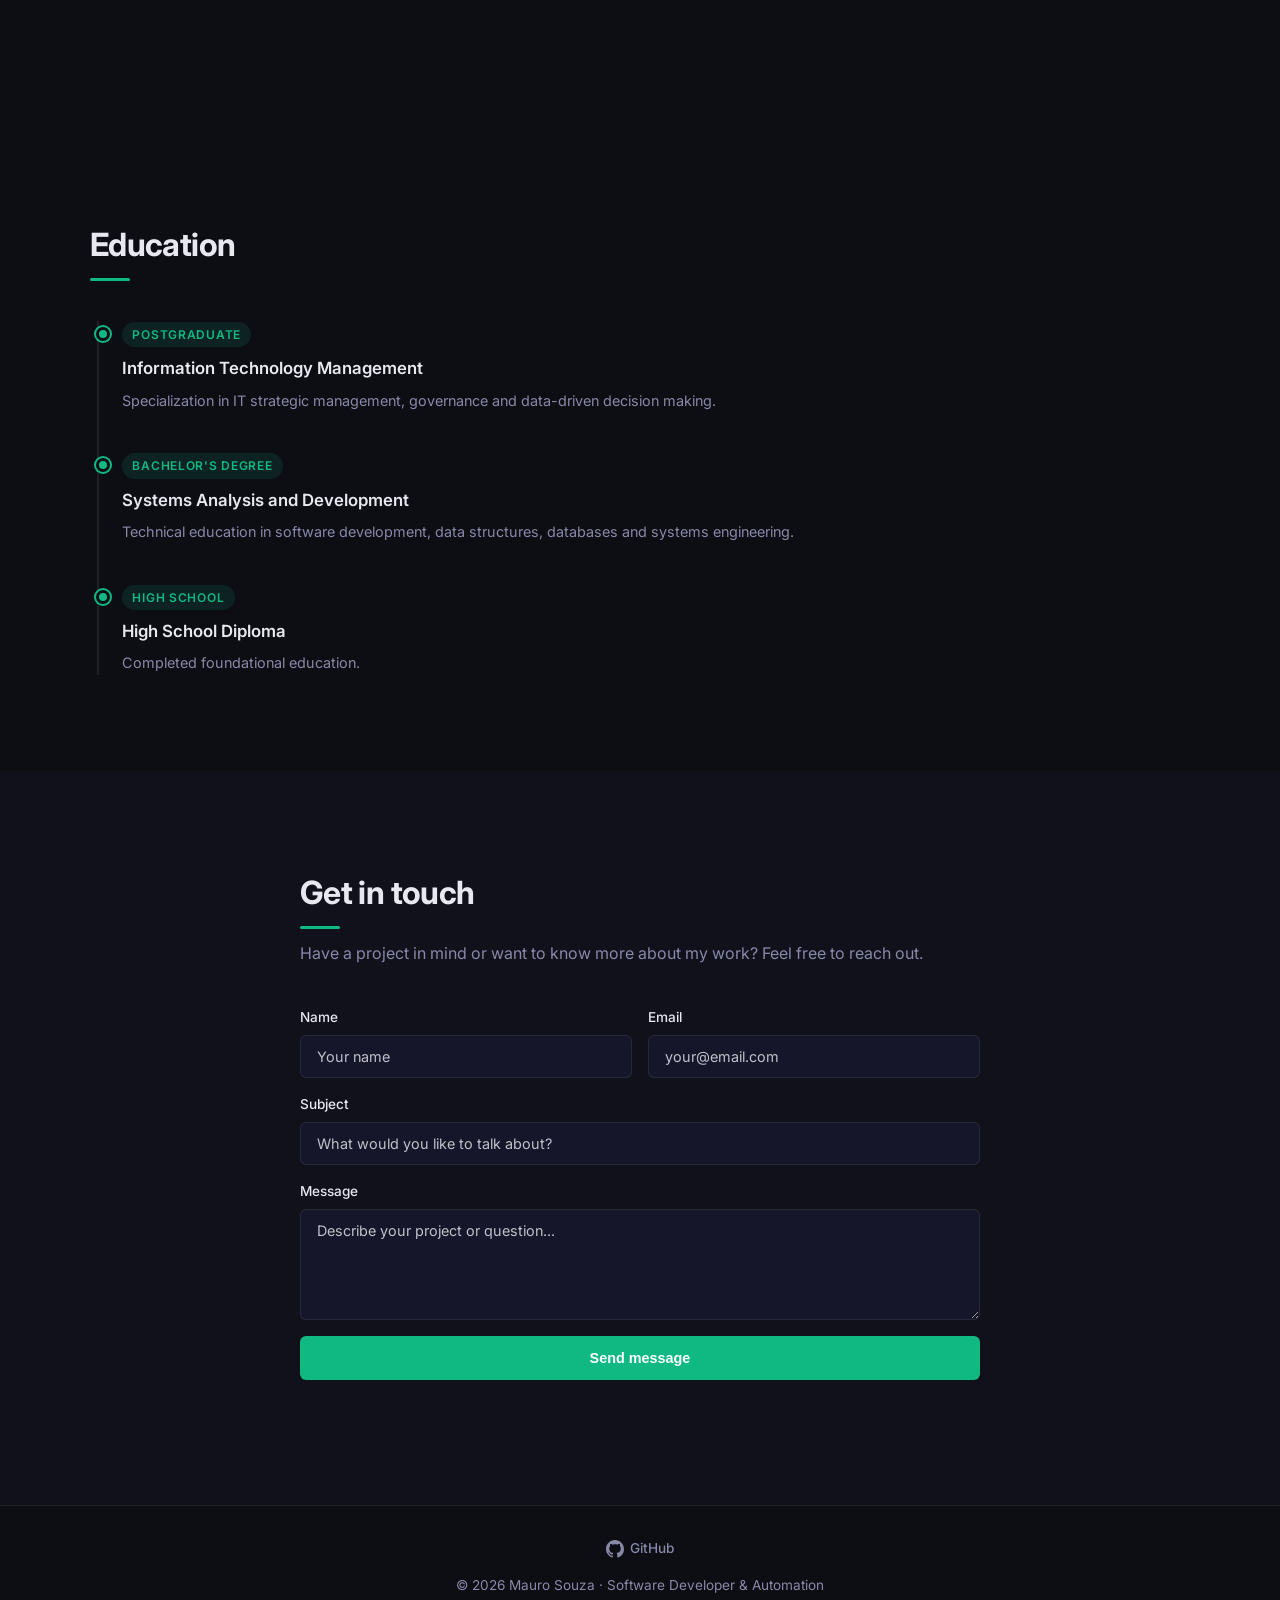
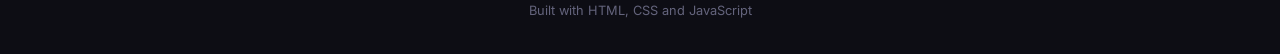
==== commit 924015a1: "melhora pagina EN com proposta de valor, stats e beneficios" ====
--- a/en.html
+++ b/en.html
@@ -30,14 +30,20 @@
     <!-- HERO -->
     <section class="hero" id="home">
       <div class="hero-content">
-        <p class="hero-greeting">Hi, I'm</p>
-        <h1 class="hero-name">Mauro Souza</h1>
-        <h2 class="hero-title">Software Developer & Automation</h2>
+        <p class="hero-greeting">Hi, I'm Mauro Souza</p>
+        <h1 class="hero-name">I build websites that help businesses grow online.</h1>
         <p class="hero-sub">
-          JavaScript · Node.js · Python · Web Solutions & Automation
+          Fast · Modern · Responsive · SEO Ready
         </p>
+        <div class="hero-stats">
+          <div class="hero-stat"><span class="hero-stat-number">2+</span><span class="hero-stat-label">Years of experience</span></div>
+          <div class="hero-stat-divider"></div>
+          <div class="hero-stat"><span class="hero-stat-number">10+</span><span class="hero-stat-label">Projects delivered</span></div>
+          <div class="hero-stat-divider"></div>
+          <div class="hero-stat"><span class="hero-stat-number">2</span><span class="hero-stat-label">Degrees in IT</span></div>
+        </div>
         <div class="hero-actions">
-          <a href="#contact" class="btn btn-primary">Get in touch</a>
+          <a href="#contact" class="btn btn-primary">Book a Free Consultation</a>
           <a href="#about" class="btn btn-ghost">Learn more</a>
         </div>
       </div>
@@ -95,61 +101,56 @@
     <!-- SKILLS -->
     <section class="section section-alt" id="skills">
       <div class="container">
-        <h2 class="section-title">Skills</h2>
-        <div class="skills-groups">
-
-          <div class="skill-group">
-            <h3 class="skill-group-title">Core Stack</h3>
-            <div class="skill-tags">
-              <span class="tag tag-primary">Web Development</span>
-              <span class="tag tag-primary">JavaScript</span>
-              <span class="tag tag-primary">Node.js</span>
-              <span class="tag tag-primary">Automation</span>
-            </div>
-          </div>
-
-          <div class="skill-group">
-            <h3 class="skill-group-title">Languages & Frontend</h3>
-            <div class="skill-tags">
-              <span class="tag">HTML</span>
-              <span class="tag">CSS</span>
-              <span class="tag">Python</span>
-              <span class="tag">Flutter</span>
-              <span class="tag">SQL</span>
-            </div>
-          </div>
-
-          <div class="skill-group">
-            <h3 class="skill-group-title">Languages</h3>
-            <div class="skill-tags">
-              <span class="tag tag-primary">English — C1 (CEFR)</span>
-              <span class="tag tag-primary">Portuguese — Native</span>
-            </div>
-          </div>
-
-          <div class="skill-group">
-            <h3 class="skill-group-title">Infrastructure & Tools</h3>
-            <div class="skill-tags">
-              <span class="tag">REST APIs</span>
-              <span class="tag">Databases</span>
-              <span class="tag">Git</span>
-              <span class="tag">Hosting</span>
-              <span class="tag">Version Control</span>
-            </div>
-          </div>
-
-          <div class="skill-group">
-            <h3 class="skill-group-title">Bot Features</h3>
-            <div class="skill-tags">
-              <span class="tag">Ticket System</span>
-              <span class="tag">Moderation</span>
-              <span class="tag">Role Management</span>
-              <span class="tag">Economy</span>
-              <span class="tag">Log System</span>
-              <span class="tag">Admin Panel</span>
-            </div>
-          </div>
-
+        <h2 class="section-title">What you get</h2>
+        <p class="section-sub">Every website I build comes with these essentials — no extra charge.</p>
+        <div class="benefits-grid">
+          <div class="benefit-card">
+            <span class="benefit-icon">📱</span>
+            <h3>Responsive Design</h3>
+            <p>Works perfectly on mobile, tablet and desktop</p>
+          </div>
+          <div class="benefit-card">
+            <span class="benefit-icon">⚡</span>
+            <h3>Fast Loading</h3>
+            <p>Optimized for speed so visitors don't bounce</p>
+          </div>
+          <div class="benefit-card">
+            <span class="benefit-icon">🔍</span>
+            <h3>SEO Ready</h3>
+            <p>Built to be found on Google from day one</p>
+          </div>
+          <div class="benefit-card">
+            <span class="benefit-icon">💬</span>
+            <h3>WhatsApp Contact</h3>
+            <p>Direct link so customers reach you instantly</p>
+          </div>
+          <div class="benefit-card">
+            <span class="benefit-icon">📍</span>
+            <h3>Google Maps</h3>
+            <p>Your location embedded so clients find you easily</p>
+          </div>
+          <div class="benefit-card">
+            <span class="benefit-icon">🔒</span>
+            <h3>Secure Hosting</h3>
+            <p>SSL certificate and reliable hosting included</p>
+          </div>
+        </div>
+
+        <div class="skills-footer">
+          <p class="skills-footer-label">Tech stack</p>
+          <div class="skill-tags" style="justify-content:center;">
+            <span class="tag">JavaScript</span>
+            <span class="tag">Node.js</span>
+            <span class="tag">Python</span>
+            <span class="tag">HTML & CSS</span>
+            <span class="tag">SQL</span>
+            <span class="tag">REST APIs</span>
+            <span class="tag">Git</span>
+          </div>
+          <div class="skill-tags" style="justify-content:center;margin-top:0.5rem;">
+            <span class="tag tag-primary">English — C1 (CEFR)</span>
+            <span class="tag tag-primary">Portuguese — Native</span>
+          </div>
         </div>
       </div>
     </section>
--- a/style.css
+++ b/style.css
@@ -130,11 +130,11 @@
 }
 
 .hero-name {
-  font-size: clamp(2.4rem, 5vw, 3.5rem);
+  font-size: clamp(1.8rem, 4vw, 2.8rem);
   font-weight: 700;
-  line-height: 1.1;
+  line-height: 1.2;
   letter-spacing: -0.02em;
-  margin-bottom: 0.5rem;
+  margin-bottom: 1rem;
 }
 
 .hero-title {
@@ -227,6 +227,107 @@
 @keyframes pulse {
   0%, 100% { box-shadow: 0 0 0 0 rgba(79,70,229,0.2); }
   50% { box-shadow: 0 0 0 16px rgba(79,70,229,0); }
+}
+
+/* ===== HERO STATS ===== */
+.hero-stats {
+  display: flex;
+  align-items: center;
+  gap: 1.5rem;
+  margin-bottom: 2rem;
+  flex-wrap: wrap;
+}
+
+.hero-stat {
+  display: flex;
+  flex-direction: column;
+}
+
+.hero-stat-number {
+  font-size: 1.6rem;
+  font-weight: 700;
+  color: var(--color-accent);
+  line-height: 1;
+}
+
+.hero-stat-label {
+  font-size: 0.75rem;
+  color: var(--color-text-muted);
+  margin-top: 0.2rem;
+}
+
+.hero-stat-divider {
+  width: 1px;
+  height: 36px;
+  background: var(--color-border);
+}
+
+/* ===== BENEFITS GRID ===== */
+.benefits-grid {
+  display: grid;
+  grid-template-columns: repeat(3, 1fr);
+  gap: 1rem;
+  margin-top: 2rem;
+  margin-bottom: 2.5rem;
+}
+
+.benefit-card {
+  background: var(--color-card);
+  border: 1px solid var(--color-border);
+  border-radius: var(--radius);
+  padding: 1.5rem;
+  transition: all var(--transition);
+}
+
+.benefit-card:hover {
+  border-color: var(--color-accent);
+  box-shadow: 0 4px 20px rgba(16,185,129,0.12);
+  transform: translateY(-2px);
+}
+
+.benefit-icon {
+  font-size: 1.6rem;
+  display: block;
+  margin-bottom: 0.75rem;
+}
+
+.benefit-card h3 {
+  font-size: 0.95rem;
+  font-weight: 600;
+  margin-bottom: 0.35rem;
+}
+
+.benefit-card p {
+  font-size: 0.82rem;
+  color: var(--color-text-muted);
+  line-height: 1.5;
+}
+
+.skills-footer {
+  text-align: center;
+  padding-top: 1.5rem;
+  border-top: 1px solid var(--color-border);
+}
+
+.skills-footer-label {
+  font-size: 0.75rem;
+  font-weight: 600;
+  text-transform: uppercase;
+  letter-spacing: 0.08em;
+  color: var(--color-text-muted);
+  margin-bottom: 0.75rem;
+}
+
+.skill-tags {
+  display: flex;
+  flex-wrap: wrap;
+  gap: 0.5rem;
+}
+
+@media (max-width: 768px) {
+  .benefits-grid { grid-template-columns: 1fr 1fr; }
+  .hero-stats { gap: 1rem; }
+  .hero-stat-number { font-size: 1.3rem; }
 }
 
 /* ===== SECTIONS ===== */
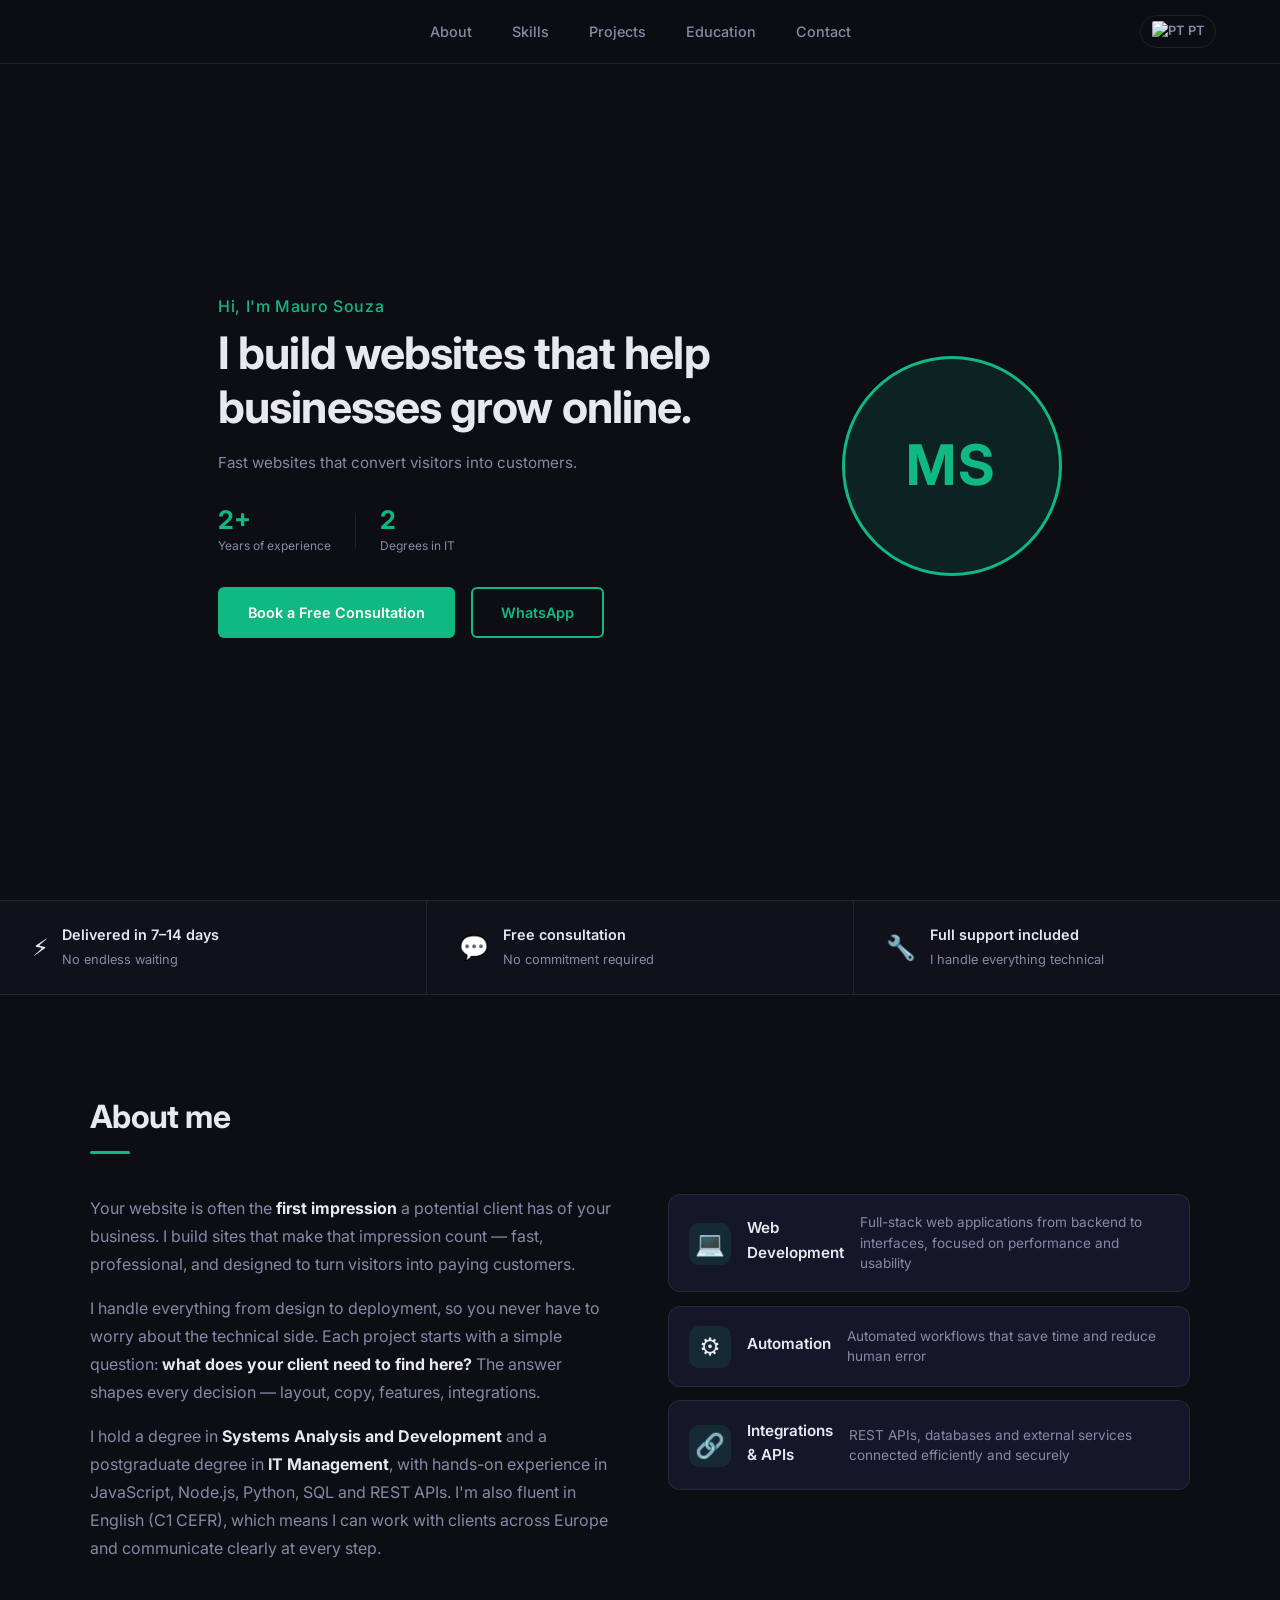
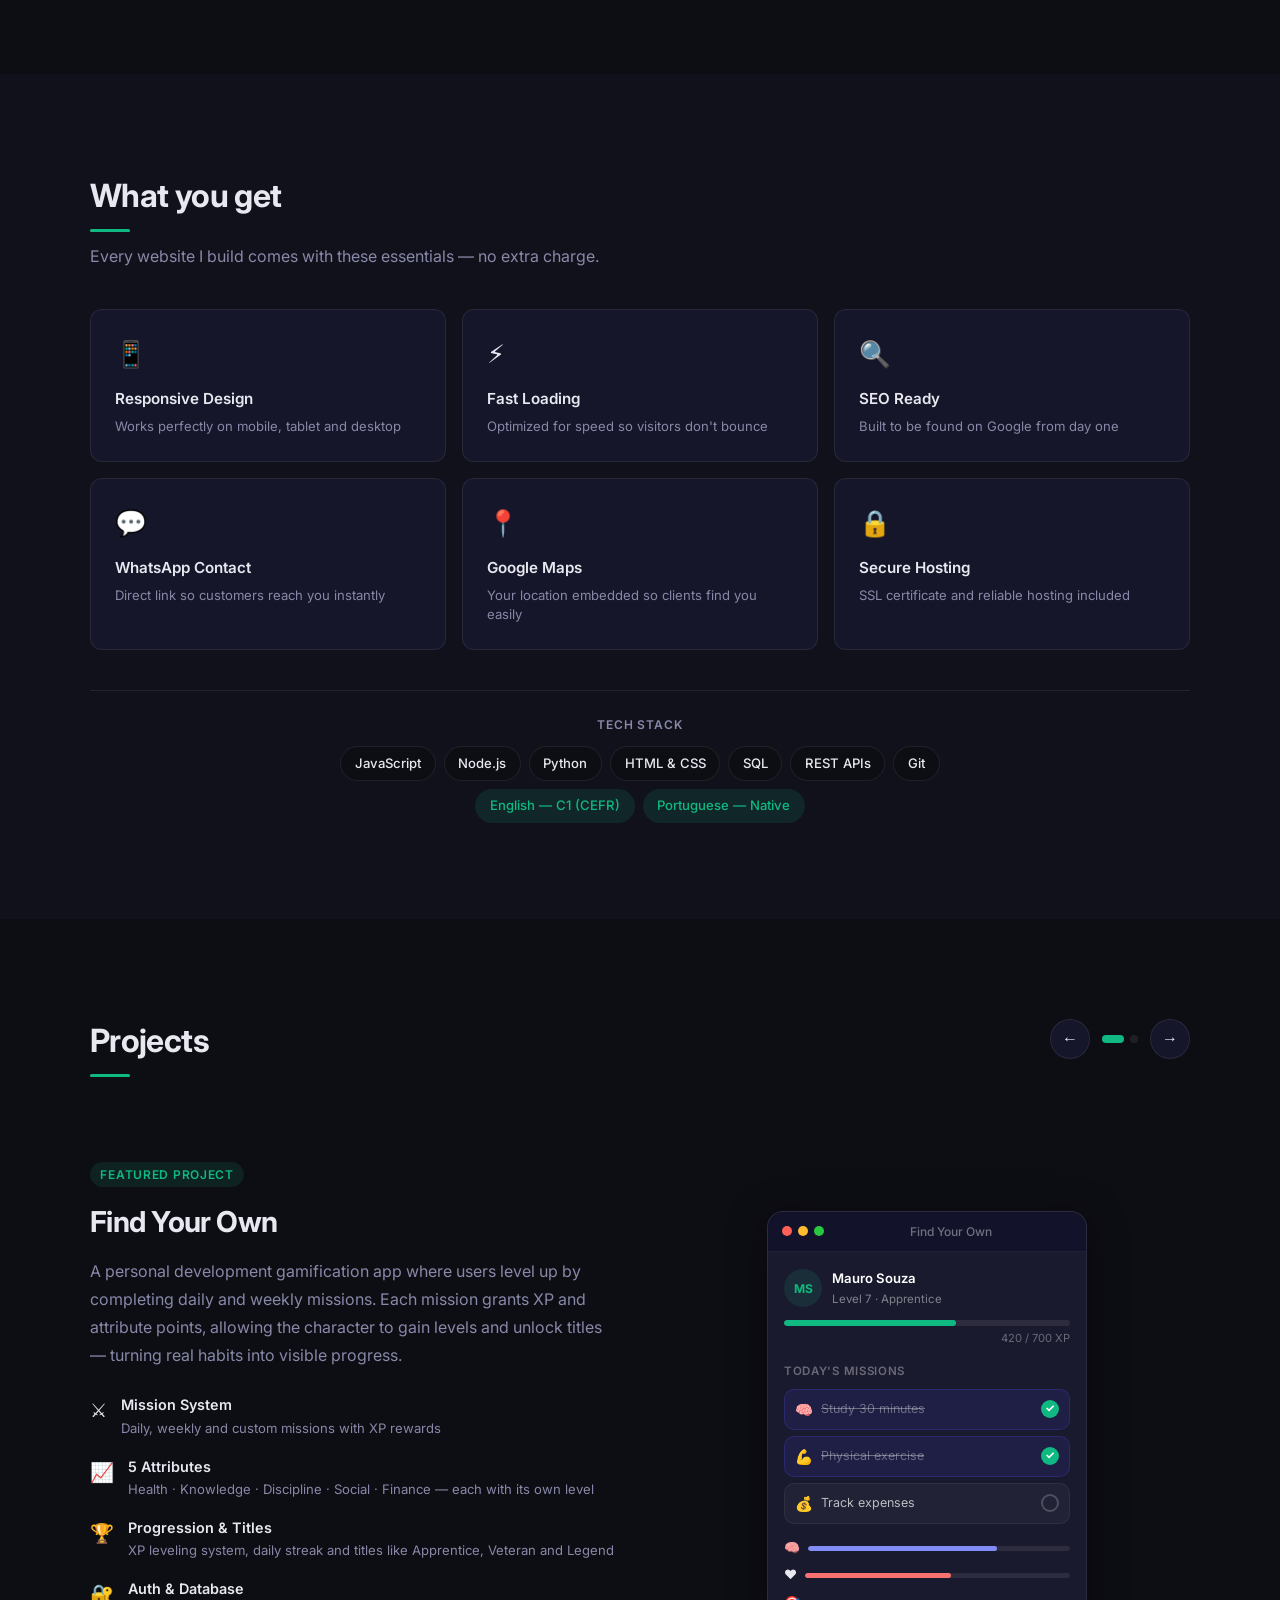
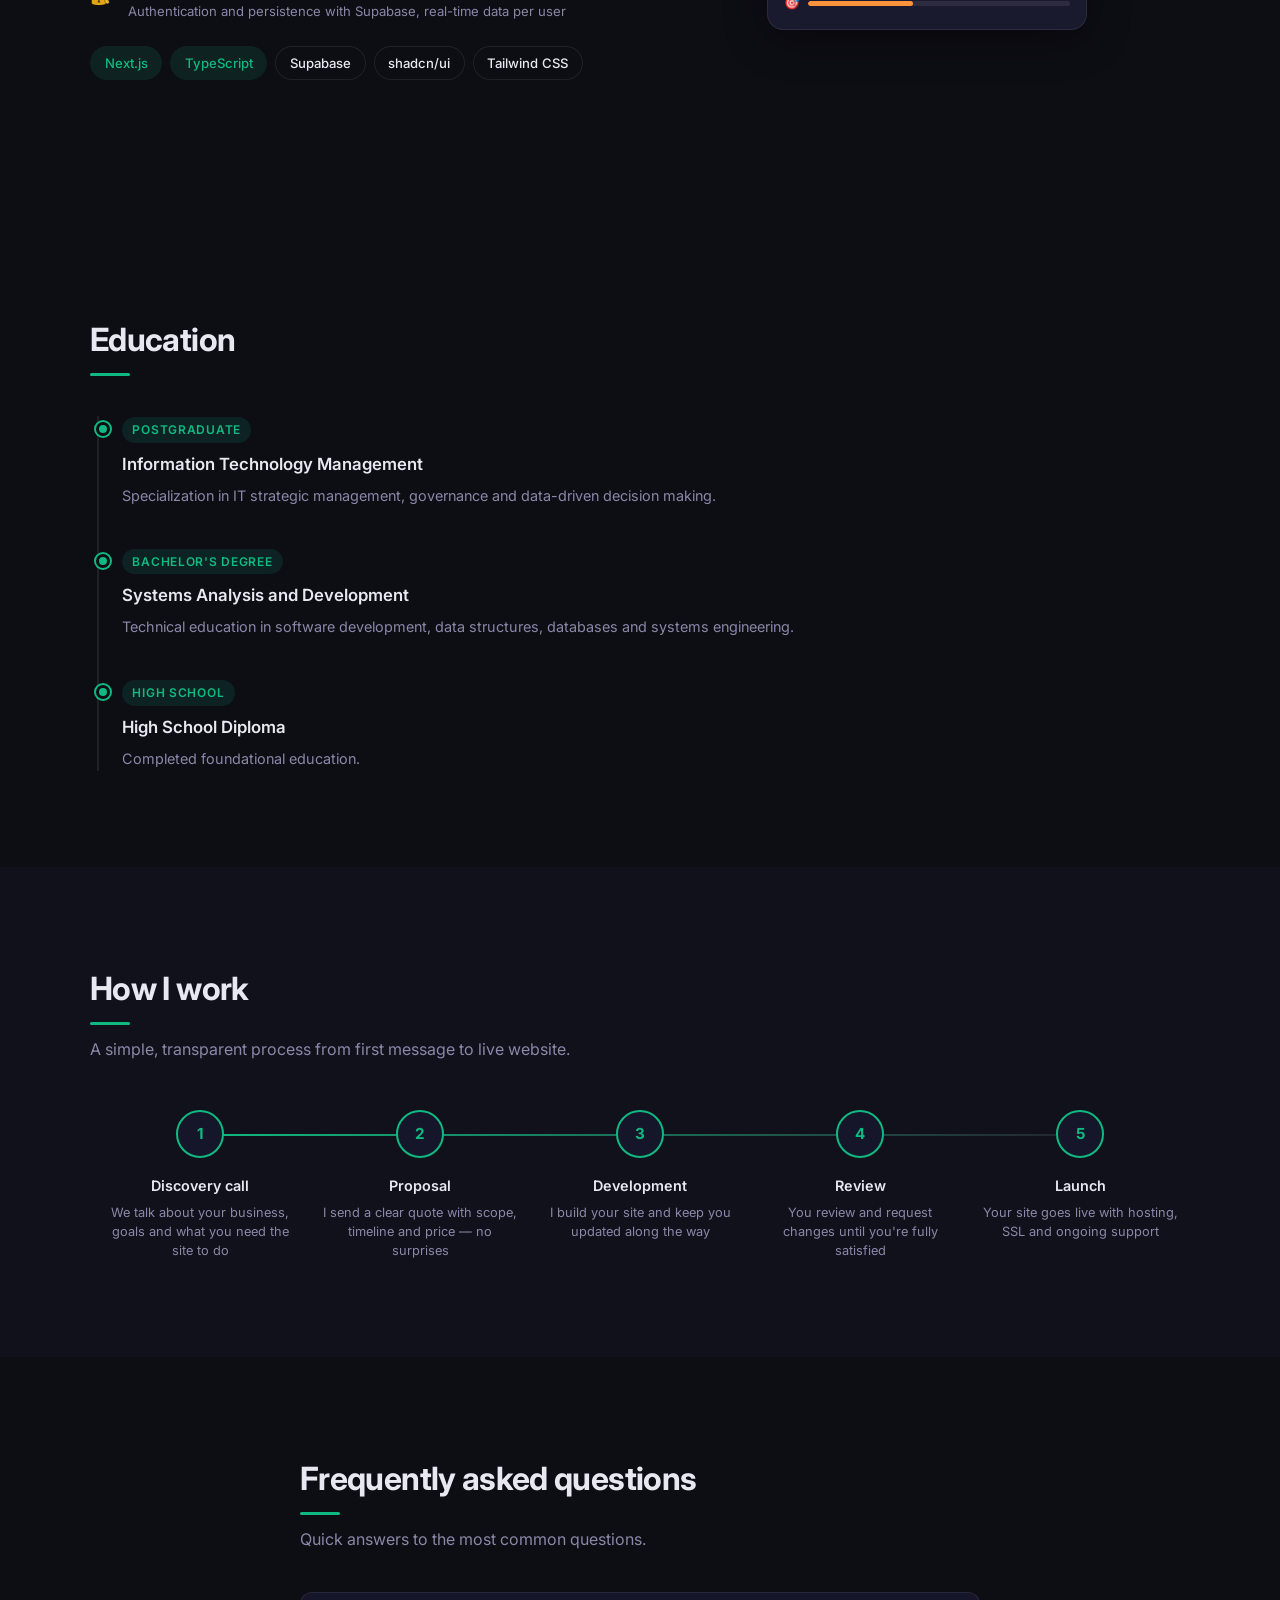
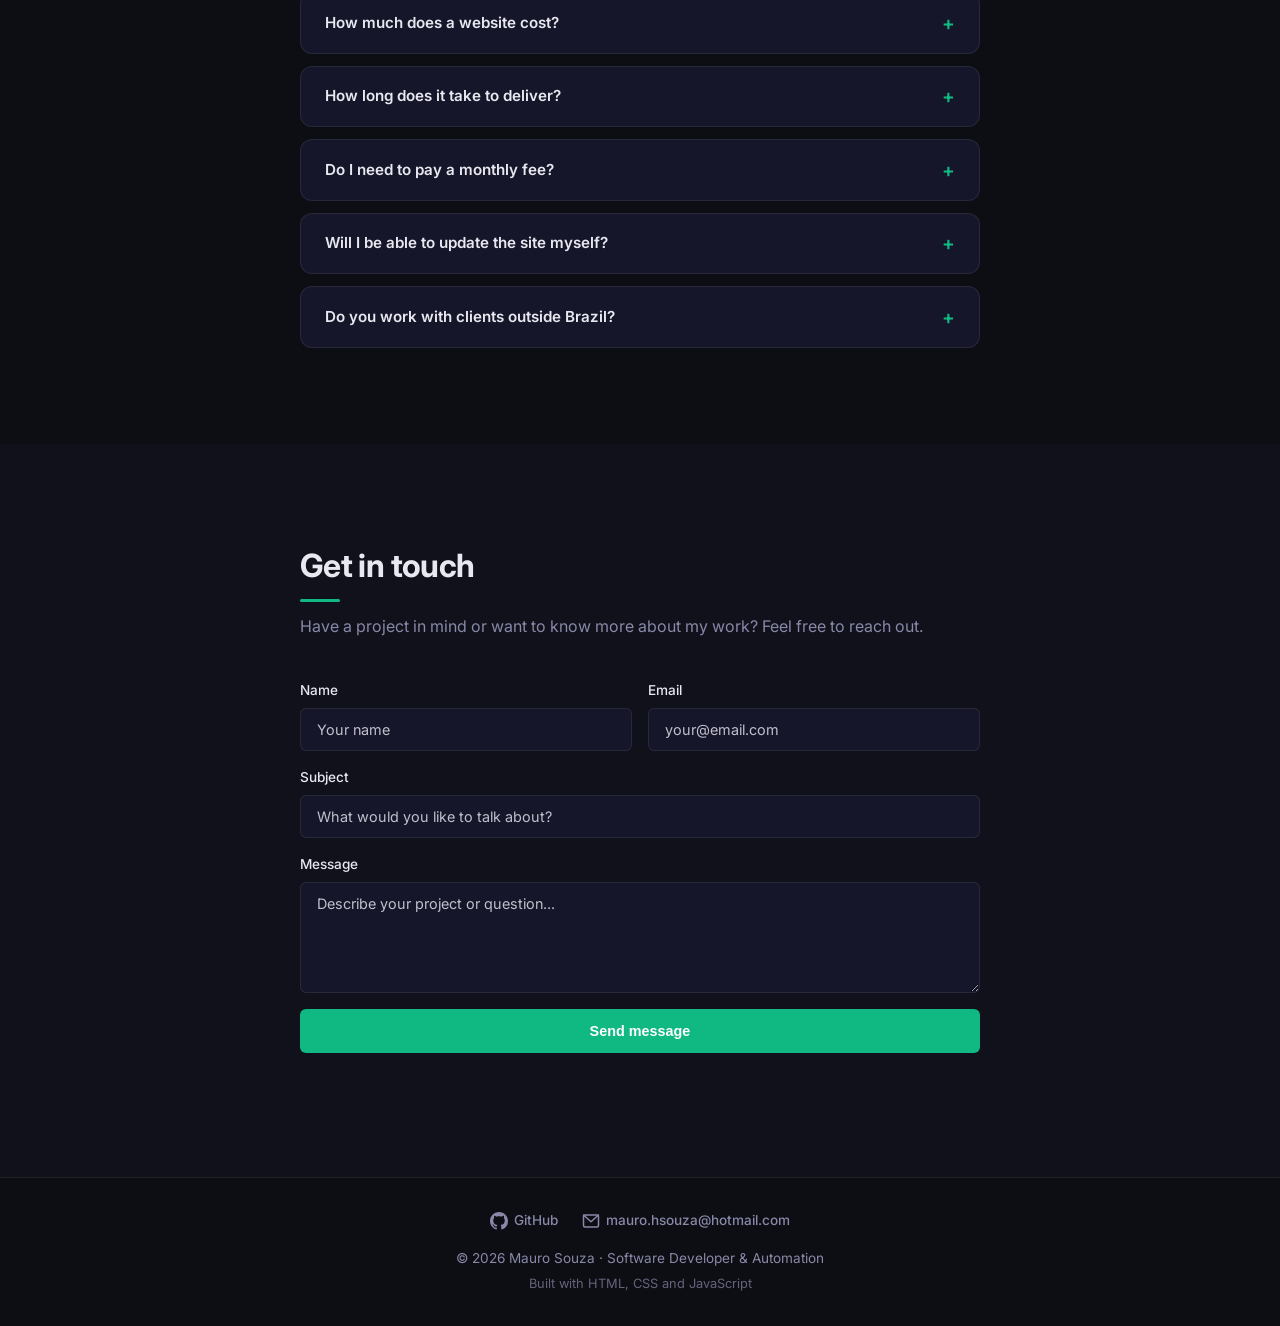
==== commit 5f1ef3f6: "adiciona processo, FAQ, perks no hero e atualiza contato Reescreve hero subtitle e about para focar " ====
--- a/en.html
+++ b/en.html
@@ -33,18 +33,16 @@
         <p class="hero-greeting">Hi, I'm Mauro Souza</p>
         <h1 class="hero-name">I build websites that help businesses grow online.</h1>
         <p class="hero-sub">
-          Fast · Modern · Responsive · SEO Ready
+          Fast websites that convert visitors into customers.
         </p>
         <div class="hero-stats">
           <div class="hero-stat"><span class="hero-stat-number">2+</span><span class="hero-stat-label">Years of experience</span></div>
           <div class="hero-stat-divider"></div>
-          <div class="hero-stat"><span class="hero-stat-number">10+</span><span class="hero-stat-label">Projects delivered</span></div>
-          <div class="hero-stat-divider"></div>
           <div class="hero-stat"><span class="hero-stat-number">2</span><span class="hero-stat-label">Degrees in IT</span></div>
         </div>
         <div class="hero-actions">
           <a href="#contact" class="btn btn-primary">Book a Free Consultation</a>
-          <a href="#about" class="btn btn-ghost">Learn more</a>
+          <a href="https://wa.me/5519999999999?text=Hi%20Mauro%2C%20I%20found%20your%20portfolio%20and%20I%27d%20like%20to%20talk%20about%20a%20project." class="btn btn-ghost" target="_blank" rel="noopener">WhatsApp</a>
         </div>
       </div>
       <div class="hero-visual" aria-hidden="true">
@@ -53,6 +51,22 @@
         </div>
       </div>
     </section>
+
+    <!-- HERO PERKS -->
+    <div class="hero-perks">
+      <div class="hero-perk">
+        <span class="hero-perk-icon">⚡</span>
+        <div class="hero-perk-text"><strong>Delivered in 7–14 days</strong><span>No endless waiting</span></div>
+      </div>
+      <div class="hero-perk">
+        <span class="hero-perk-icon">💬</span>
+        <div class="hero-perk-text"><strong>Free consultation</strong><span>No commitment required</span></div>
+      </div>
+      <div class="hero-perk">
+        <span class="hero-perk-icon">🔧</span>
+        <div class="hero-perk-text"><strong>Full support included</strong><span>I handle everything technical</span></div>
+      </div>
+    </div>
 
     <!-- ABOUT -->
     <section class="section" id="about">
@@ -61,20 +75,20 @@
         <div class="about-grid">
           <div class="about-text">
             <p>
-              I hold a degree in <strong>Systems Analysis and Development</strong>, with a postgraduate
-              degree in <strong>Information Technology Management</strong>. I'm passionate about technology,
-              software development and automation, always seeking to create solutions that make processes
-              more efficient and provide a better user experience.
+              Your website is often the <strong>first impression</strong> a potential client has of your business.
+              I build sites that make that impression count — fast, professional, and designed to turn visitors
+              into paying customers.
             </p>
             <p>
-              I work on systems development, web applications, automations and custom solutions —
-              with experience in JavaScript, Node.js, HTML, CSS, Python, Flutter, SQL and databases,
-              as well as API development, system integrations and version control with Git.
+              I handle everything from design to deployment, so you never have to worry about the technical side.
+              Each project starts with a simple question: <strong>what does your client need to find here?</strong>
+              The answer shapes every decision — layout, copy, features, integrations.
             </p>
             <p>
-              I believe technology goes beyond code: it must <strong>solve real problems</strong>.
-              That's why I take time to understand each project's needs and deliver efficient,
-              intuitive solutions tailored to each client's goals.
+              I hold a degree in <strong>Systems Analysis and Development</strong> and a postgraduate degree in
+              <strong>IT Management</strong>, with hands-on experience in JavaScript, Node.js, Python, SQL and
+              REST APIs. I'm also fluent in English (C1 CEFR), which means I can work with clients across Europe
+              and communicate clearly at every step.
             </p>
           </div>
           <div class="about-highlights">
@@ -333,6 +347,71 @@
       </div>
     </section>
 
+    <!-- HOW I WORK -->
+    <section class="section section-alt" id="process">
+      <div class="container">
+        <h2 class="section-title">How I work</h2>
+        <p class="section-sub">A simple, transparent process from first message to live website.</p>
+        <div class="process-steps">
+          <div class="process-step">
+            <div class="process-number">1</div>
+            <h3>Discovery call</h3>
+            <p>We talk about your business, goals and what you need the site to do</p>
+          </div>
+          <div class="process-step">
+            <div class="process-number">2</div>
+            <h3>Proposal</h3>
+            <p>I send a clear quote with scope, timeline and price — no surprises</p>
+          </div>
+          <div class="process-step">
+            <div class="process-number">3</div>
+            <h3>Development</h3>
+            <p>I build your site and keep you updated along the way</p>
+          </div>
+          <div class="process-step">
+            <div class="process-number">4</div>
+            <h3>Review</h3>
+            <p>You review and request changes until you're fully satisfied</p>
+          </div>
+          <div class="process-step">
+            <div class="process-number">5</div>
+            <h3>Launch</h3>
+            <p>Your site goes live with hosting, SSL and ongoing support</p>
+          </div>
+        </div>
+      </div>
+    </section>
+
+    <!-- FAQ -->
+    <section class="section" id="faq">
+      <div class="container container-narrow">
+        <h2 class="section-title">Frequently asked questions</h2>
+        <p class="section-sub">Quick answers to the most common questions.</p>
+        <div class="faq-list">
+          <details class="faq-item">
+            <summary>How much does a website cost?</summary>
+            <p class="faq-answer">Prices vary depending on the complexity and features needed. A simple landing page starts around €300–€500, while more complete sites with multiple pages and integrations range from €600 to €1,500+. I always send a detailed quote before starting anything.</p>
+          </details>
+          <details class="faq-item">
+            <summary>How long does it take to deliver?</summary>
+            <p class="faq-answer">A simple site is usually ready in 7–10 days. More complex projects take 2–4 weeks. I'll always give you a clear timeline upfront so you know exactly when to expect delivery.</p>
+          </details>
+          <details class="faq-item">
+            <summary>Do I need to pay a monthly fee?</summary>
+            <p class="faq-answer">Hosting has a small monthly cost (typically €5–€15/month depending on the platform). This covers keeping your site live and secure. Any updates or new features are quoted separately.</p>
+          </details>
+          <details class="faq-item">
+            <summary>Will I be able to update the site myself?</summary>
+            <p class="faq-answer">Yes, if you need a CMS (content management system) I can build that in so you can edit text and images without touching code. I can also handle updates for you — whatever works best.</p>
+          </details>
+          <details class="faq-item">
+            <summary>Do you work with clients outside Brazil?</summary>
+            <p class="faq-answer">Absolutely. I'm fluent in English (C1 CEFR) and work fully remotely. I have experience communicating with clients in Europe and can adapt to different time zones without issues.</p>
+          </details>
+        </div>
+      </div>
+    </section>
+
     <!-- CONTACT -->
     <section class="section section-alt" id="contact">
       <div class="container container-narrow">
@@ -341,7 +420,7 @@
           Have a project in mind or want to know more about my work?
           Feel free to reach out.
         </p>
-        <form class="contact-form" id="contactForm" action="https://formspree.io/f/mzdlgjjk" method="POST">
+        <form class="contact-form" id="contactForm" action="https://formspree.io/f/mgojzjgj" method="POST">
           <div class="form-row">
             <div class="form-group">
               <label for="name">Name</label>
@@ -375,6 +454,10 @@
         <svg width="18" height="18" viewBox="0 0 24 24" fill="currentColor"><path d="M12 0C5.37 0 0 5.37 0 12c0 5.31 3.435 9.795 8.205 11.385.6.105.825-.255.825-.57 0-.285-.015-1.23-.015-2.235-3.015.555-3.795-.735-4.035-1.41-.135-.345-.72-1.41-1.23-1.695-.42-.225-1.02-.78-.015-.795.945-.015 1.62.87 1.845 1.23 1.08 1.815 2.805 1.305 3.495.99.105-.78.42-1.305.765-1.605-2.67-.3-5.46-1.335-5.46-5.925 0-1.305.465-2.385 1.23-3.225-.12-.3-.54-1.53.12-3.18 0 0 1.005-.315 3.3 1.23.96-.27 1.98-.405 3-.405s2.04.135 3 .405c2.295-1.56 3.3-1.23 3.3-1.23.66 1.65.24 2.88.12 3.18.765.84 1.23 1.905 1.23 3.225 0 4.605-2.805 5.625-5.475 5.925.435.375.81 1.095.81 2.22 0 1.605-.015 2.895-.015 3.3 0 .315.225.69.825.57A12.02 12.02 0 0 0 24 12c0-6.63-5.37-12-12-12z"/></svg>
         GitHub
       </a>
+      <a href="mailto:mauro.hsouza@hotmail.com" class="footer-link">
+        <svg width="18" height="18" viewBox="0 0 24 24" fill="none" stroke="currentColor" stroke-width="2" stroke-linecap="round" stroke-linejoin="round"><rect x="2" y="4" width="20" height="16" rx="2"/><polyline points="2,4 12,13 22,4"/></svg>
+        mauro.hsouza@hotmail.com
+      </a>
     </div>
     <p>© 2026 Mauro Souza · Software Developer & Automation</p>
     <p class="footer-sub">Built with HTML, CSS and JavaScript</p>
--- a/style.css
+++ b/style.css
@@ -947,6 +947,215 @@
   font-size: 0.85rem;
   color: var(--color-accent);
   min-height: 1.2em;
+}
+
+/* ===== CTA SECTION ===== */
+.cta-section {
+  background: linear-gradient(135deg, rgba(16,185,129,0.08) 0%, rgba(16,185,129,0.02) 100%);
+  border-top: 1px solid rgba(16,185,129,0.15);
+  border-bottom: 1px solid rgba(16,185,129,0.15);
+}
+
+.cta-title {
+  font-size: clamp(1.6rem, 3vw, 2.2rem);
+  font-weight: 700;
+  letter-spacing: -0.02em;
+  margin-bottom: 0.75rem;
+}
+
+.cta-sub {
+  color: var(--color-text-muted);
+  font-size: 1rem;
+  margin-bottom: 2rem;
+  line-height: 1.6;
+}
+
+.btn-cta {
+  padding: 1rem 2.5rem;
+  font-size: 1rem;
+}
+
+/* ===== HERO PERKS ===== */
+.hero-perks {
+  display: flex;
+  background: var(--color-bg-alt);
+  border-top: 1px solid var(--color-border);
+  border-bottom: 1px solid var(--color-border);
+}
+
+.hero-perk {
+  flex: 1;
+  display: flex;
+  align-items: center;
+  gap: 0.85rem;
+  padding: 1.4rem 2rem;
+  border-right: 1px solid var(--color-border);
+}
+
+.hero-perk:last-child { border-right: none; }
+
+.hero-perk-icon { font-size: 1.5rem; flex-shrink: 0; }
+
+.hero-perk-text strong {
+  display: block;
+  font-size: 0.9rem;
+  font-weight: 600;
+  color: var(--color-text);
+}
+
+.hero-perk-text span {
+  font-size: 0.8rem;
+  color: var(--color-text-muted);
+}
+
+/* ===== PROCESS ===== */
+.process-steps {
+  display: grid;
+  grid-template-columns: repeat(5, 1fr);
+  gap: 0;
+  margin-top: 3rem;
+  position: relative;
+}
+
+.process-steps::before {
+  content: '';
+  position: absolute;
+  top: 24px;
+  left: 10%;
+  right: 10%;
+  height: 2px;
+  background: linear-gradient(90deg, var(--color-accent) 0%, var(--color-border) 100%);
+}
+
+.process-step {
+  display: flex;
+  flex-direction: column;
+  align-items: center;
+  text-align: center;
+  padding: 0 0.75rem;
+  position: relative;
+}
+
+.process-number {
+  width: 48px;
+  height: 48px;
+  border-radius: 50%;
+  background: var(--color-card);
+  border: 2px solid var(--color-accent);
+  color: var(--color-accent);
+  font-size: 0.95rem;
+  font-weight: 700;
+  display: flex;
+  align-items: center;
+  justify-content: center;
+  margin-bottom: 1rem;
+  z-index: 1;
+  position: relative;
+}
+
+.process-step h3 {
+  font-size: 0.9rem;
+  font-weight: 600;
+  margin-bottom: 0.35rem;
+}
+
+.process-step p {
+  font-size: 0.8rem;
+  color: var(--color-text-muted);
+  line-height: 1.5;
+}
+
+/* ===== FAQ ===== */
+.faq-list {
+  margin-top: 2.5rem;
+  display: flex;
+  flex-direction: column;
+  gap: 0.75rem;
+}
+
+.faq-item {
+  background: var(--color-card);
+  border: 1px solid var(--color-border);
+  border-radius: var(--radius);
+  overflow: hidden;
+  transition: border-color var(--transition);
+}
+
+.faq-item[open] { border-color: var(--color-accent); }
+
+.faq-item summary {
+  padding: 1.1rem 1.5rem;
+  font-size: 0.95rem;
+  font-weight: 600;
+  cursor: pointer;
+  list-style: none;
+  display: flex;
+  justify-content: space-between;
+  align-items: center;
+  user-select: none;
+  gap: 1rem;
+}
+
+.faq-item summary::-webkit-details-marker { display: none; }
+
+.faq-item summary::after {
+  content: '+';
+  font-size: 1.2rem;
+  color: var(--color-accent);
+  transition: transform var(--transition);
+  flex-shrink: 0;
+  line-height: 1;
+}
+
+.faq-item[open] summary::after { transform: rotate(45deg); }
+
+.faq-answer {
+  padding: 0 1.5rem 1.25rem;
+  font-size: 0.9rem;
+  color: var(--color-text-muted);
+  line-height: 1.7;
+}
+
+/* ===== TECH LOGOS ===== */
+.tech-logos-grid {
+  display: flex;
+  flex-wrap: wrap;
+  gap: 0.75rem;
+  justify-content: center;
+  margin-top: 2.5rem;
+}
+
+.tech-logo-item {
+  display: flex;
+  flex-direction: column;
+  align-items: center;
+  gap: 0.5rem;
+  padding: 1rem 1.1rem;
+  background: var(--color-card);
+  border: 1px solid var(--color-border);
+  border-radius: var(--radius);
+  transition: all var(--transition);
+  min-width: 76px;
+}
+
+.tech-logo-item:hover {
+  border-color: var(--color-accent);
+  transform: translateY(-2px);
+  box-shadow: 0 4px 16px rgba(16,185,129,0.1);
+}
+
+.tech-logo-item img {
+  width: 32px;
+  height: 32px;
+  object-fit: contain;
+  filter: brightness(0.9);
+}
+
+.tech-logo-item span {
+  font-size: 0.72rem;
+  font-weight: 500;
+  color: var(--color-text-muted);
+  white-space: nowrap;
 }
 
 /* ===== FOOTER ===== */
@@ -1019,4 +1228,13 @@
   .about-highlights { display: none; }
   .skills-groups { grid-template-columns: 1fr; gap: 2rem; }
   .form-row { grid-template-columns: 1fr; }
-}
+
+  .hero-perks { flex-direction: column; }
+  .hero-perk { border-right: none; border-bottom: 1px solid var(--color-border); }
+  .hero-perk:last-child { border-bottom: none; }
+
+  .process-steps { grid-template-columns: 1fr; gap: 1.25rem; }
+  .process-steps::before { display: none; }
+  .process-step { flex-direction: row; text-align: left; gap: 1rem; align-items: flex-start; padding: 0; }
+  .process-number { flex-shrink: 0; margin-bottom: 0; }
+}
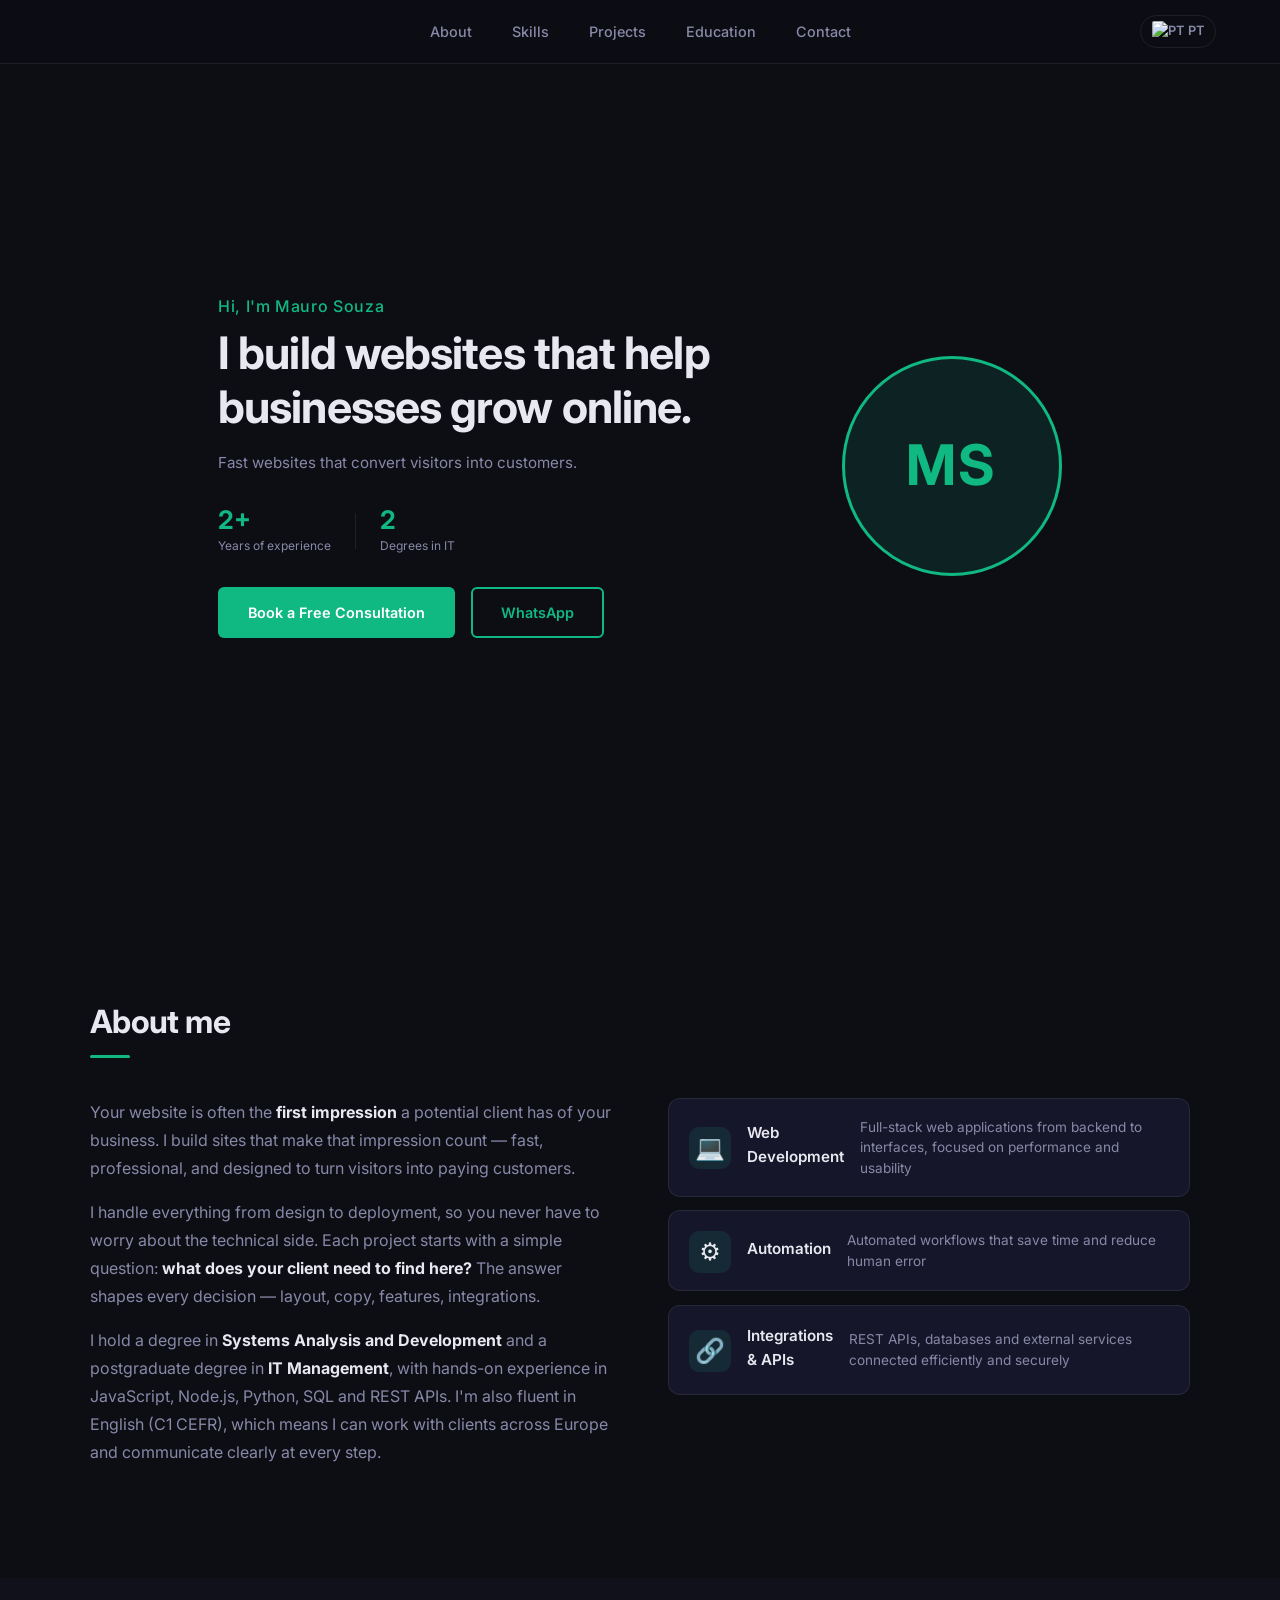
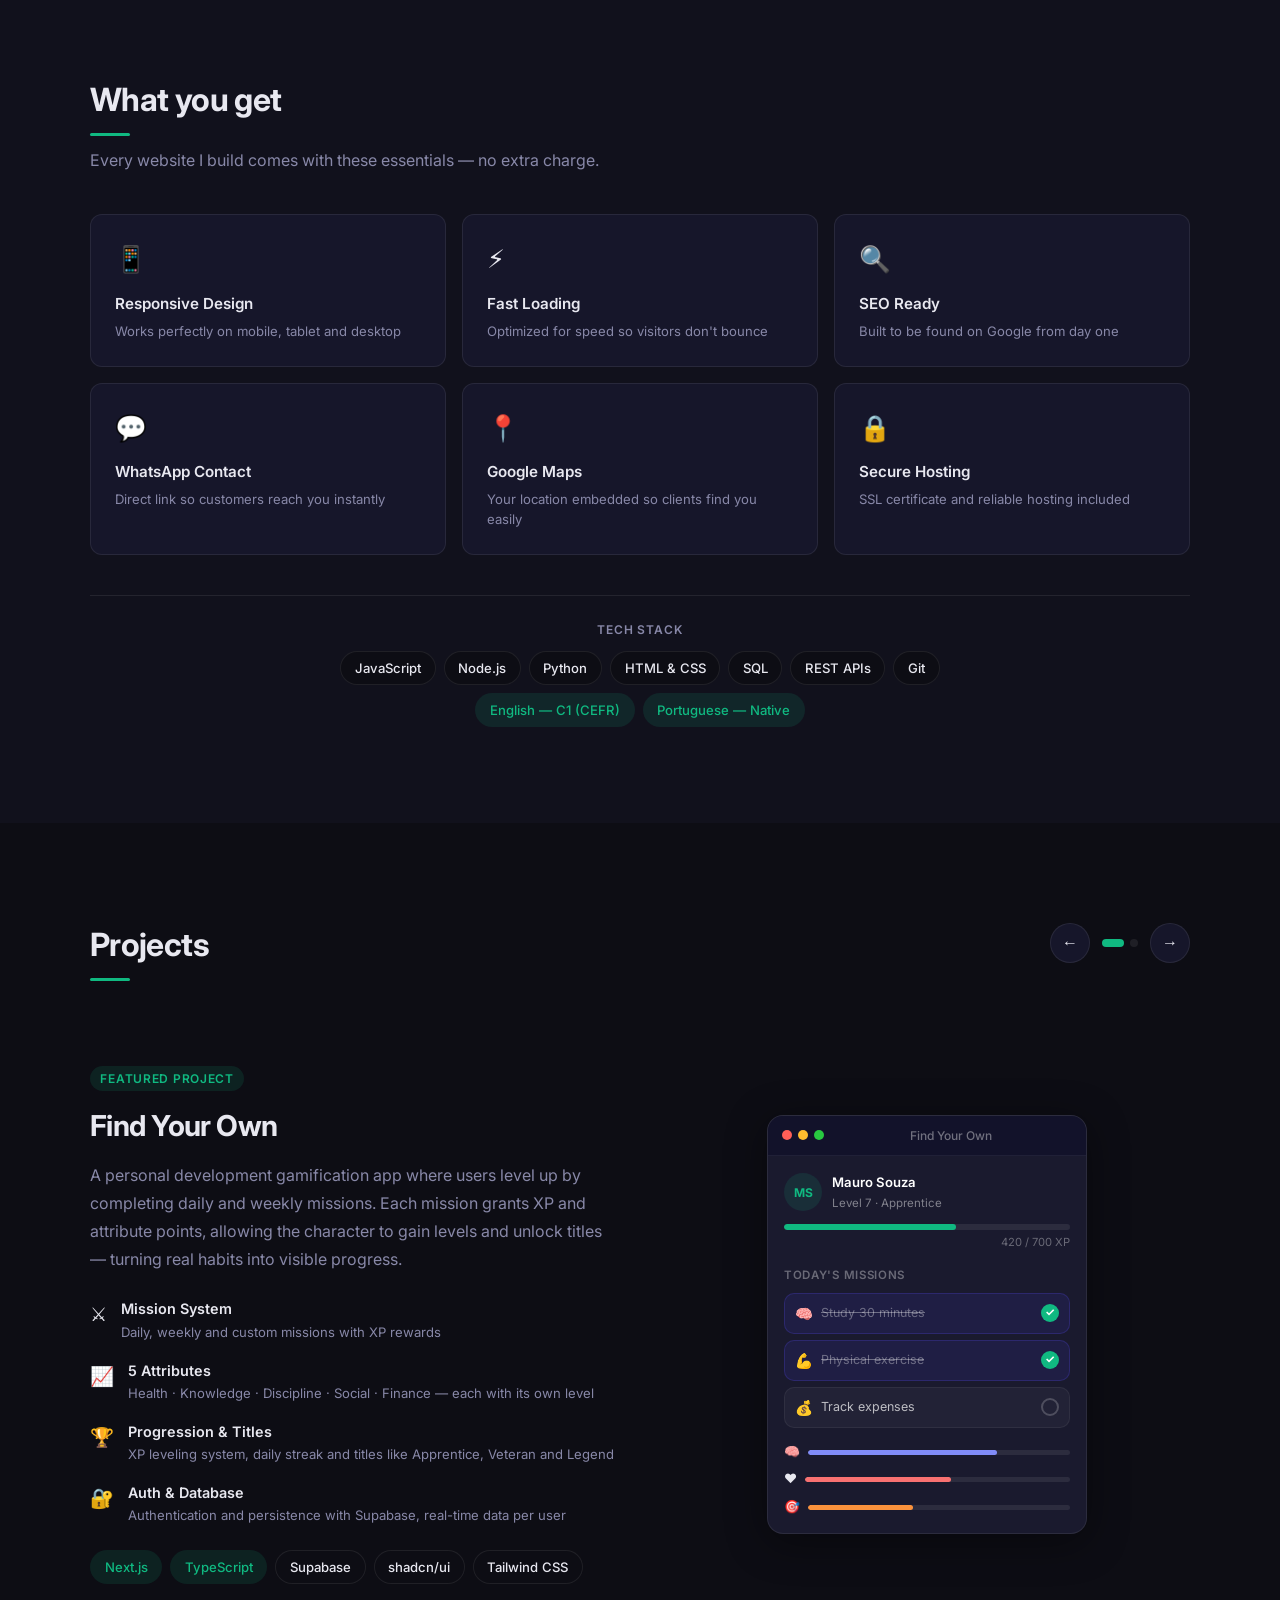
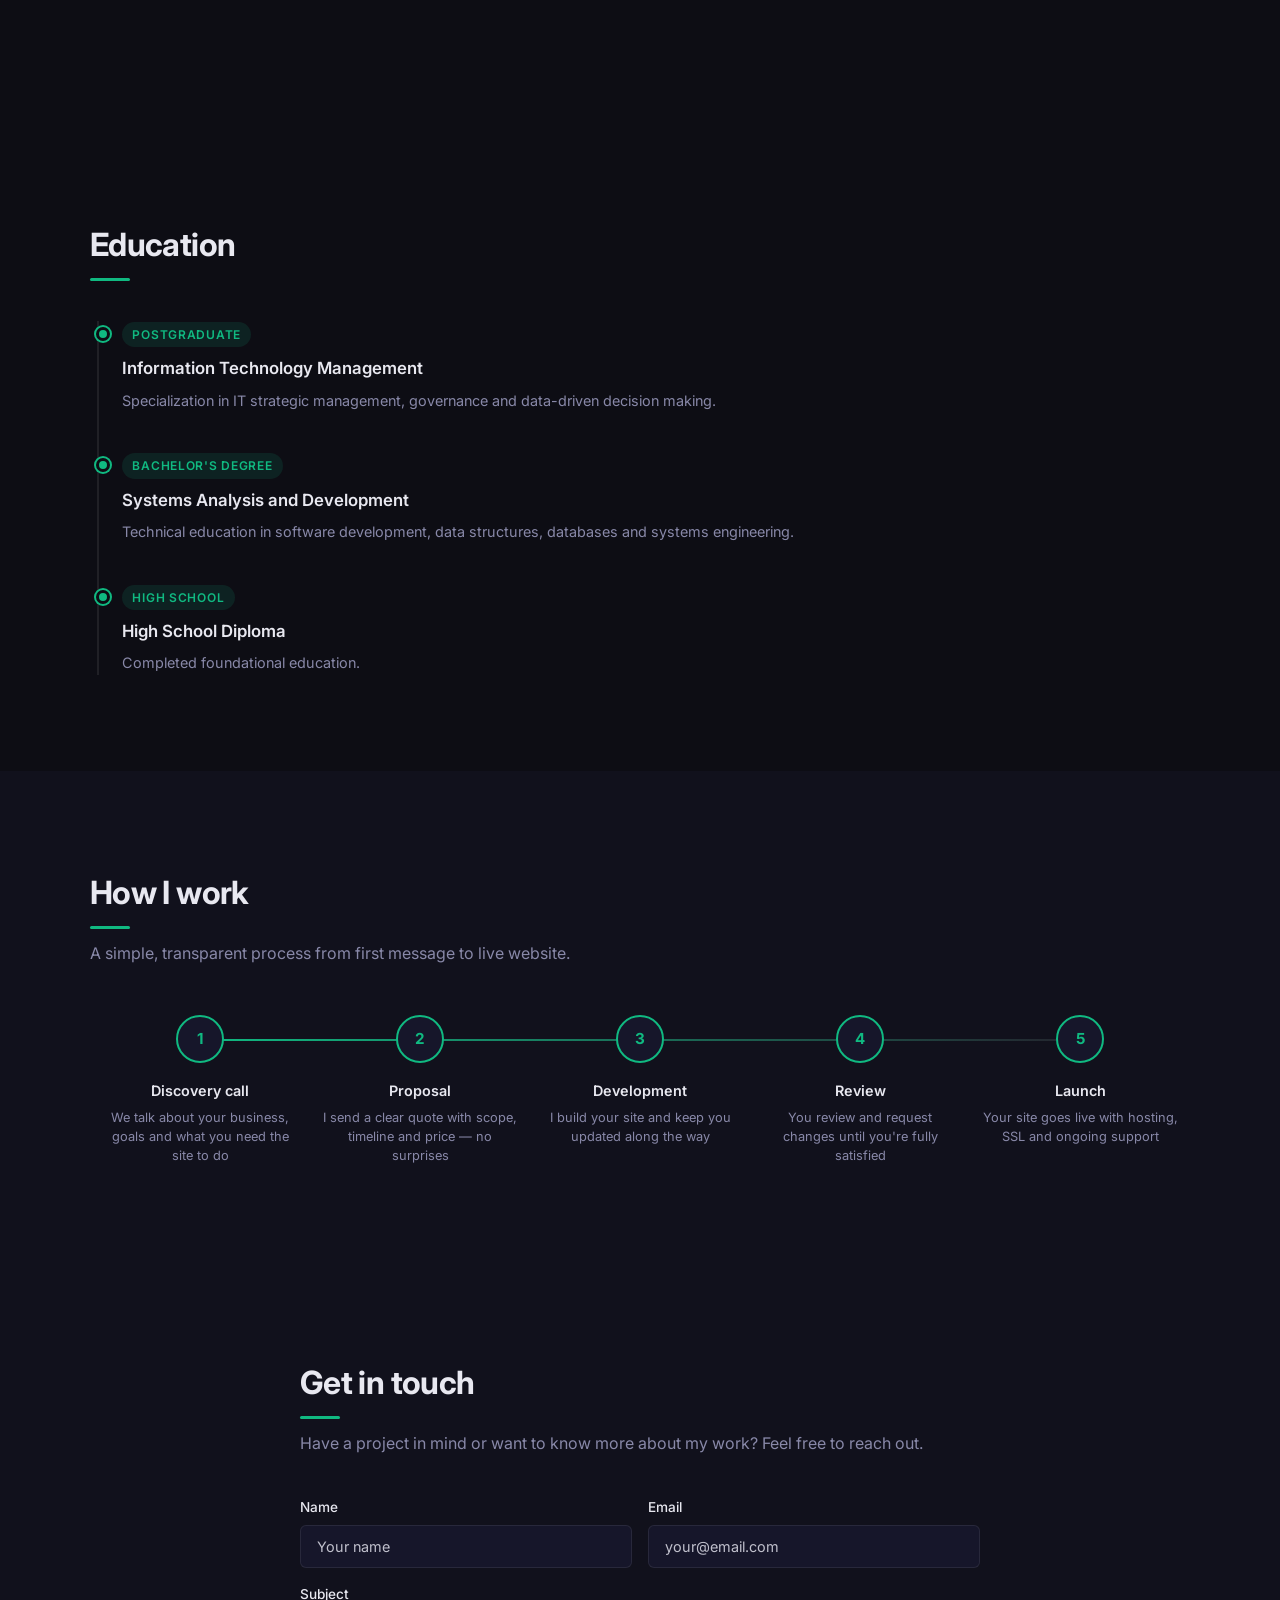
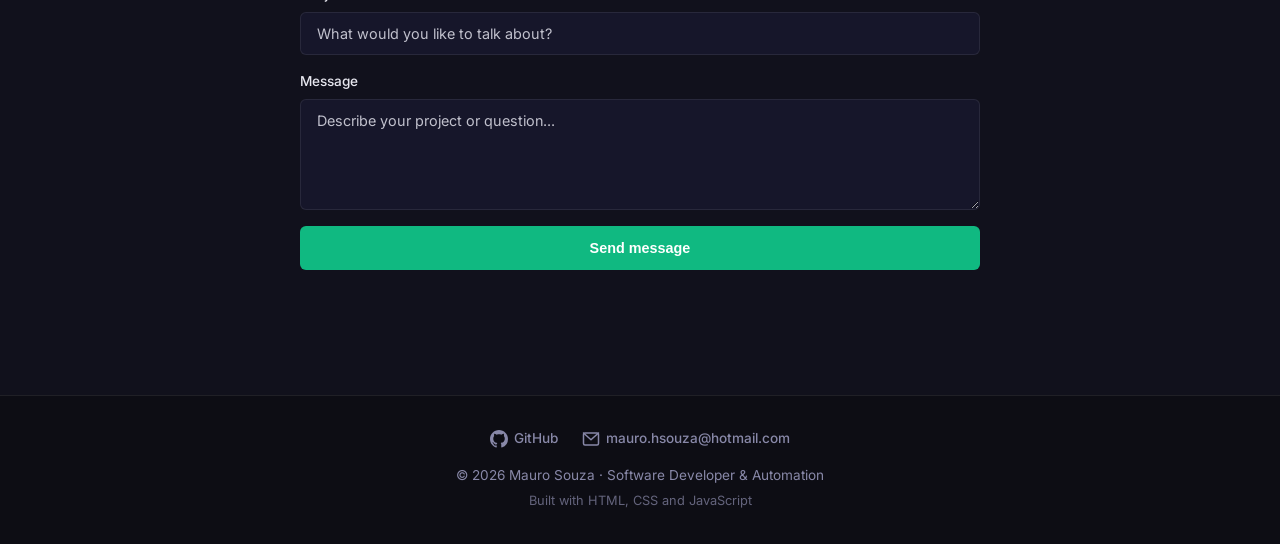
==== commit b5c95afc: "remove hero perks e secao FAQ Co-Authored-By: Claude Sonnet 4.6 <noreply@anthropic.com>" ====
--- a/en.html
+++ b/en.html
@@ -51,22 +51,6 @@
         </div>
       </div>
     </section>
-
-    <!-- HERO PERKS -->
-    <div class="hero-perks">
-      <div class="hero-perk">
-        <span class="hero-perk-icon">⚡</span>
-        <div class="hero-perk-text"><strong>Delivered in 7–14 days</strong><span>No endless waiting</span></div>
-      </div>
-      <div class="hero-perk">
-        <span class="hero-perk-icon">💬</span>
-        <div class="hero-perk-text"><strong>Free consultation</strong><span>No commitment required</span></div>
-      </div>
-      <div class="hero-perk">
-        <span class="hero-perk-icon">🔧</span>
-        <div class="hero-perk-text"><strong>Full support included</strong><span>I handle everything technical</span></div>
-      </div>
-    </div>
 
     <!-- ABOUT -->
     <section class="section" id="about">
@@ -382,36 +366,6 @@
       </div>
     </section>
 
-    <!-- FAQ -->
-    <section class="section" id="faq">
-      <div class="container container-narrow">
-        <h2 class="section-title">Frequently asked questions</h2>
-        <p class="section-sub">Quick answers to the most common questions.</p>
-        <div class="faq-list">
-          <details class="faq-item">
-            <summary>How much does a website cost?</summary>
-            <p class="faq-answer">Prices vary depending on the complexity and features needed. A simple landing page starts around €300–€500, while more complete sites with multiple pages and integrations range from €600 to €1,500+. I always send a detailed quote before starting anything.</p>
-          </details>
-          <details class="faq-item">
-            <summary>How long does it take to deliver?</summary>
-            <p class="faq-answer">A simple site is usually ready in 7–10 days. More complex projects take 2–4 weeks. I'll always give you a clear timeline upfront so you know exactly when to expect delivery.</p>
-          </details>
-          <details class="faq-item">
-            <summary>Do I need to pay a monthly fee?</summary>
-            <p class="faq-answer">Hosting has a small monthly cost (typically €5–€15/month depending on the platform). This covers keeping your site live and secure. Any updates or new features are quoted separately.</p>
-          </details>
-          <details class="faq-item">
-            <summary>Will I be able to update the site myself?</summary>
-            <p class="faq-answer">Yes, if you need a CMS (content management system) I can build that in so you can edit text and images without touching code. I can also handle updates for you — whatever works best.</p>
-          </details>
-          <details class="faq-item">
-            <summary>Do you work with clients outside Brazil?</summary>
-            <p class="faq-answer">Absolutely. I'm fluent in English (C1 CEFR) and work fully remotely. I have experience communicating with clients in Europe and can adapt to different time zones without issues.</p>
-          </details>
-        </div>
-      </div>
-    </section>
-
     <!-- CONTACT -->
     <section class="section section-alt" id="contact">
       <div class="container container-narrow">
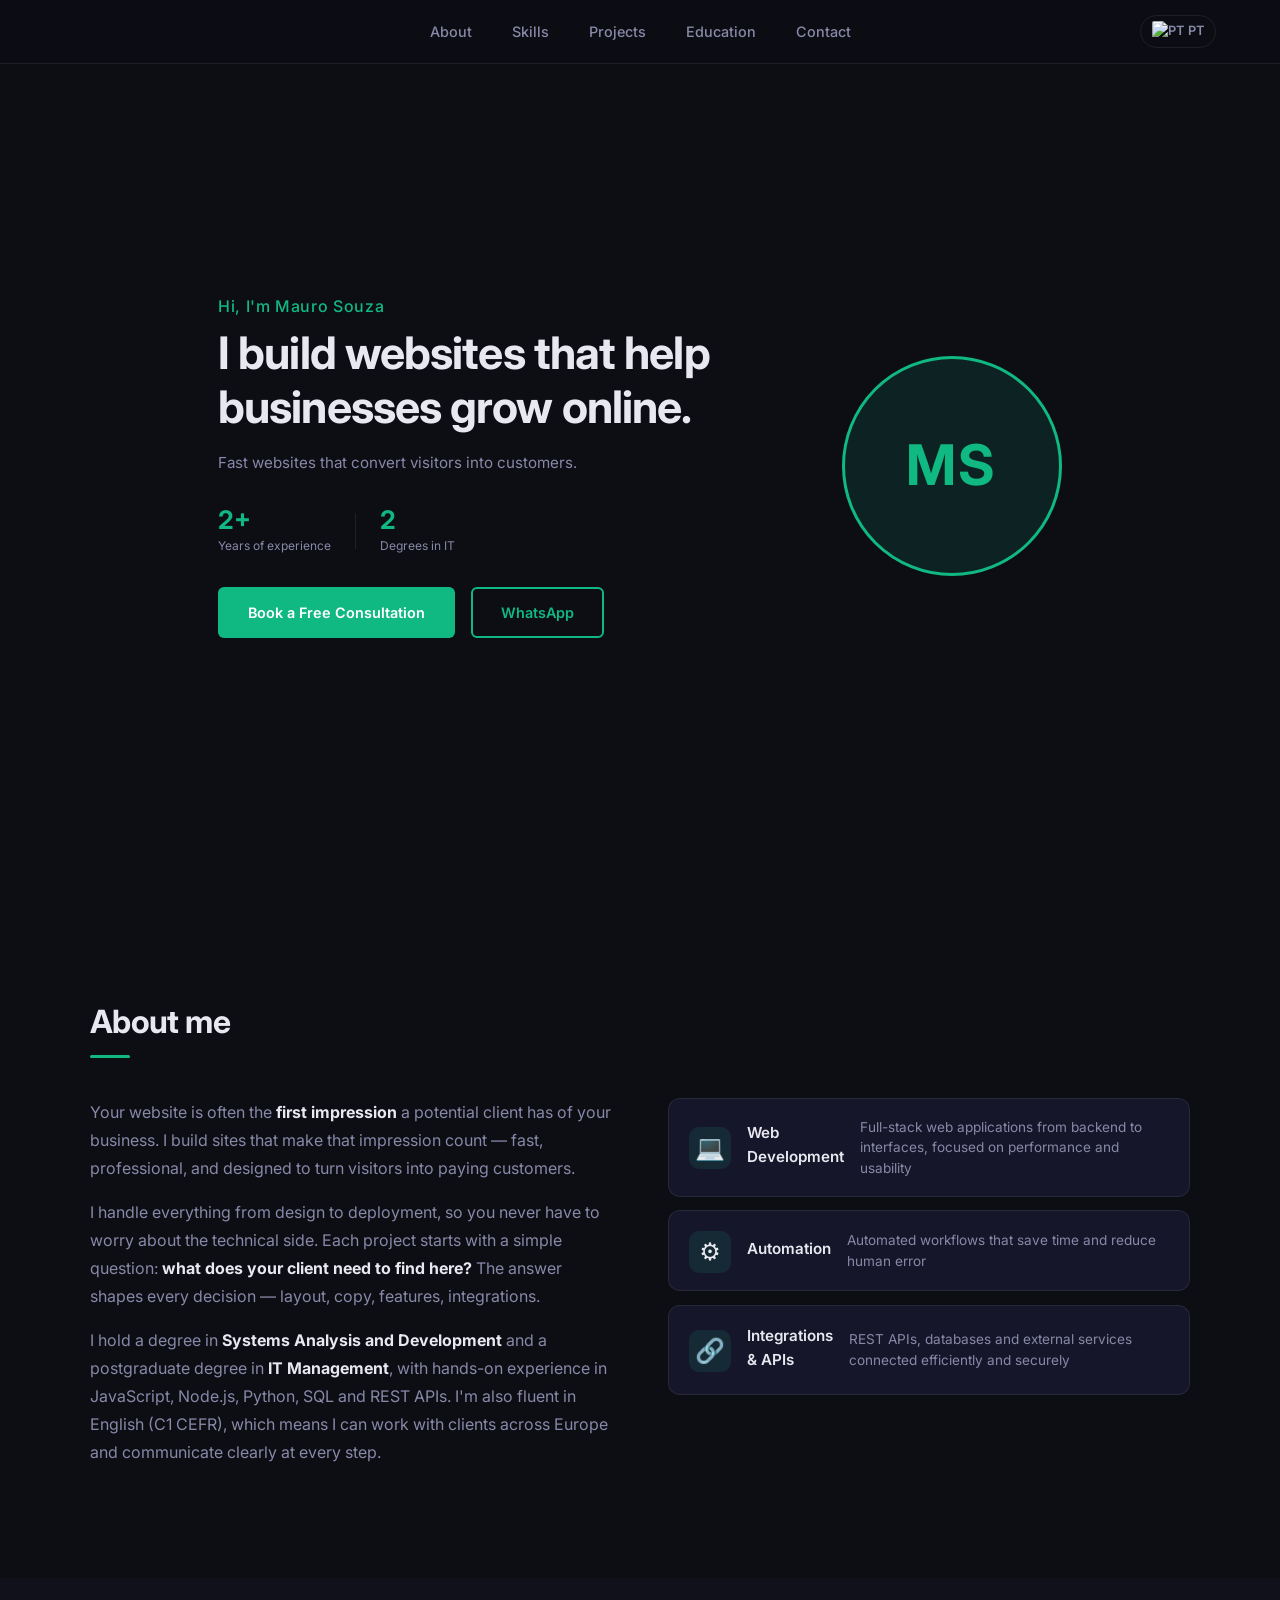
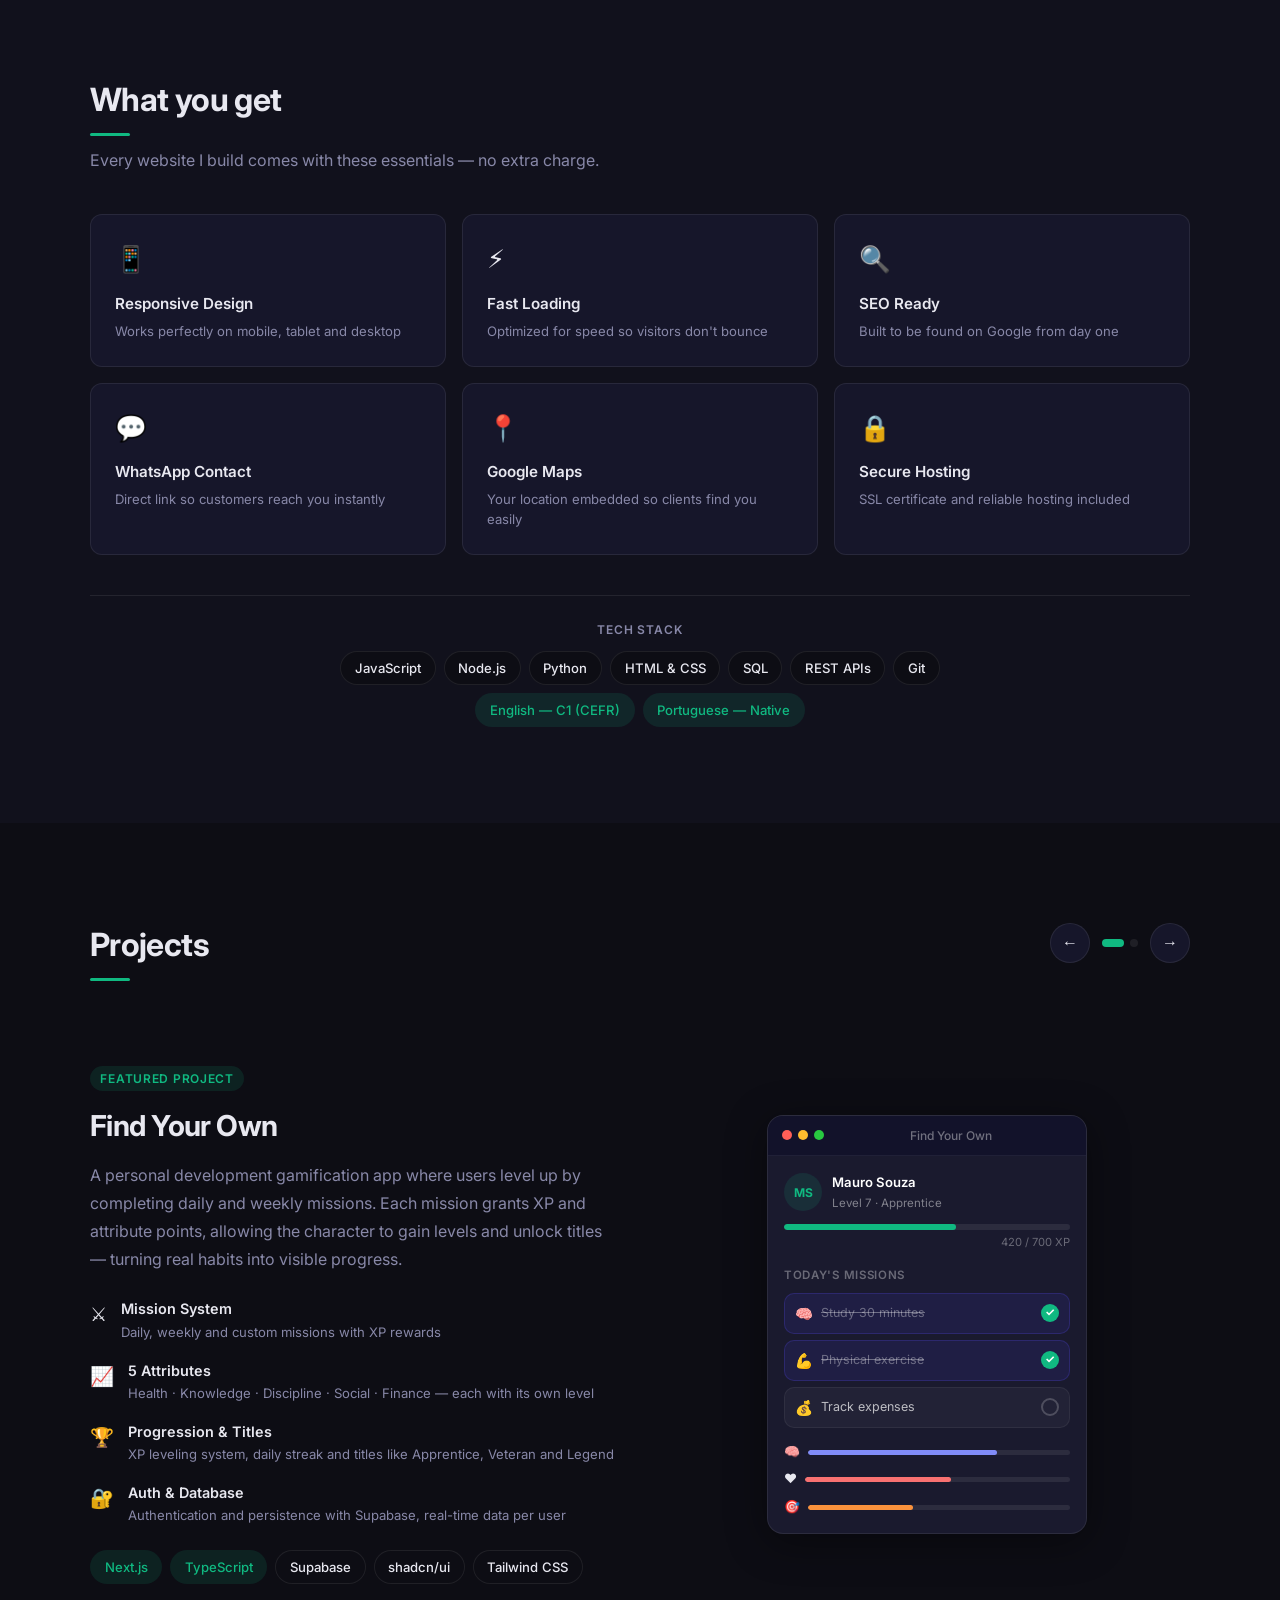
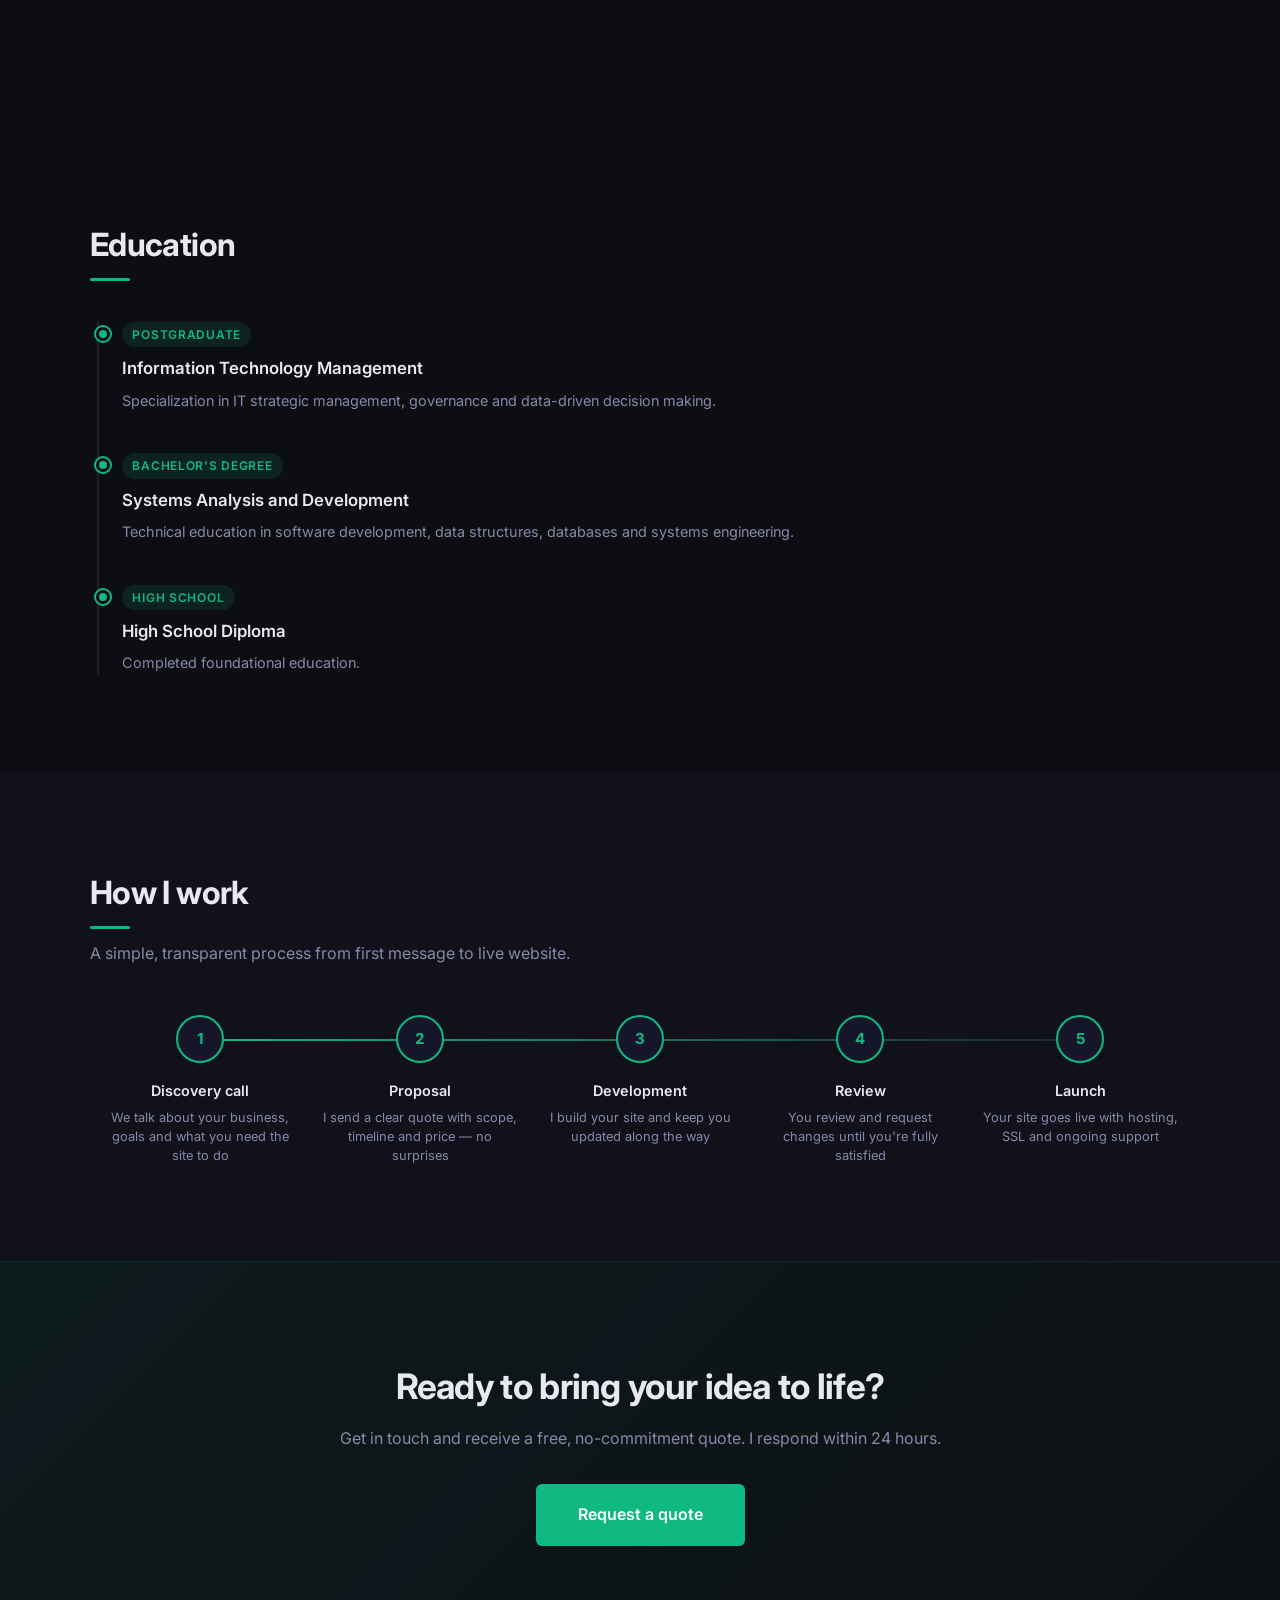
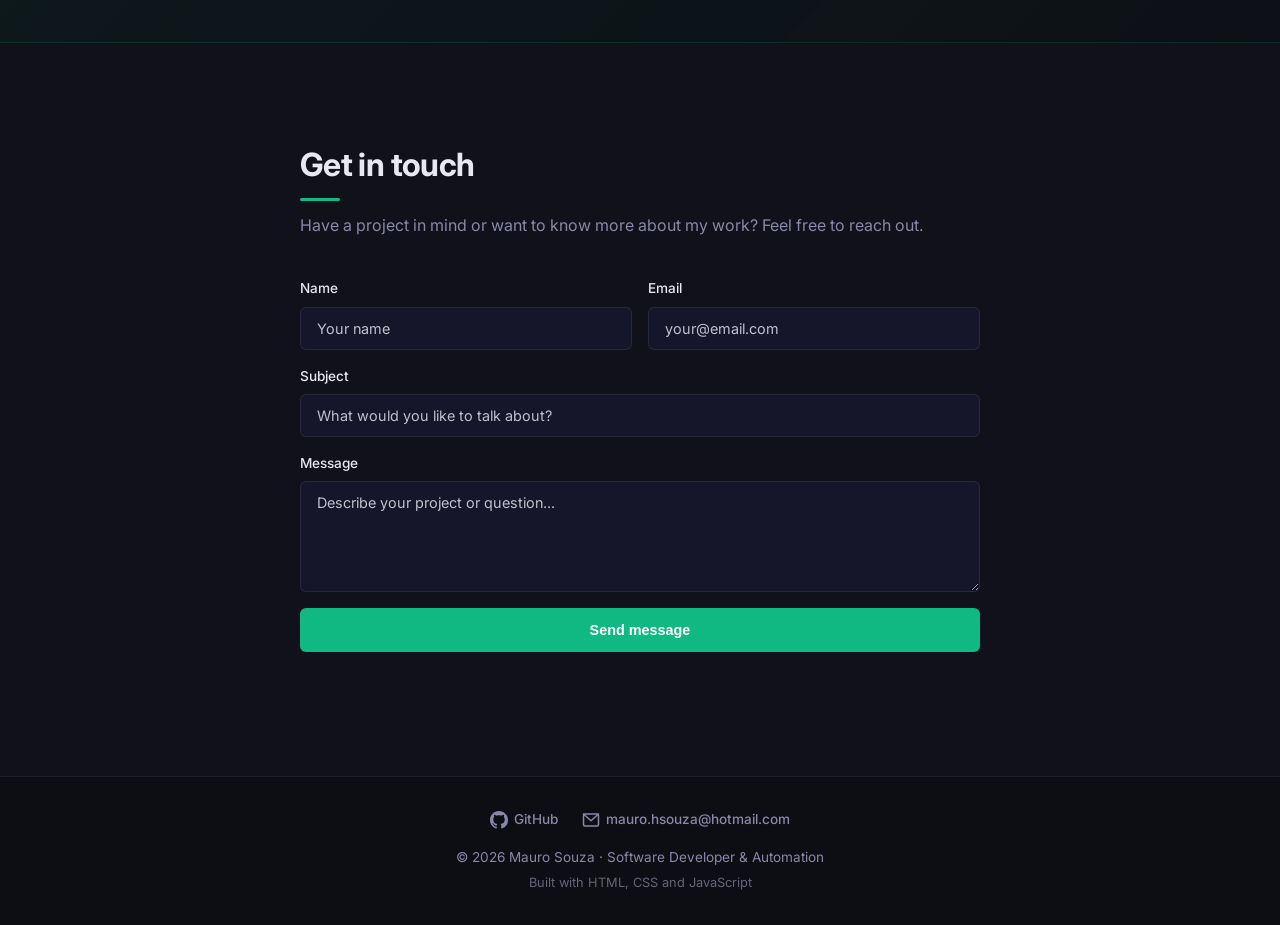
==== commit 481329b3: "adiciona secao CTA na versao EN igual ao PT-BR Co-Authored-By: Claude Sonnet 4.6 <noreply@anthropic." ====
--- a/en.html
+++ b/en.html
@@ -366,6 +366,15 @@
       </div>
     </section>
 
+    <!-- CTA -->
+    <section class="section cta-section">
+      <div class="container container-narrow" style="text-align:center;">
+        <h2 class="cta-title">Ready to bring your idea to life?</h2>
+        <p class="cta-sub">Get in touch and receive a free, no-commitment quote. I respond within 24 hours.</p>
+        <a href="#contact" class="btn btn-primary btn-cta">Request a quote</a>
+      </div>
+    </section>
+
     <!-- CONTACT -->
     <section class="section section-alt" id="contact">
       <div class="container container-narrow">
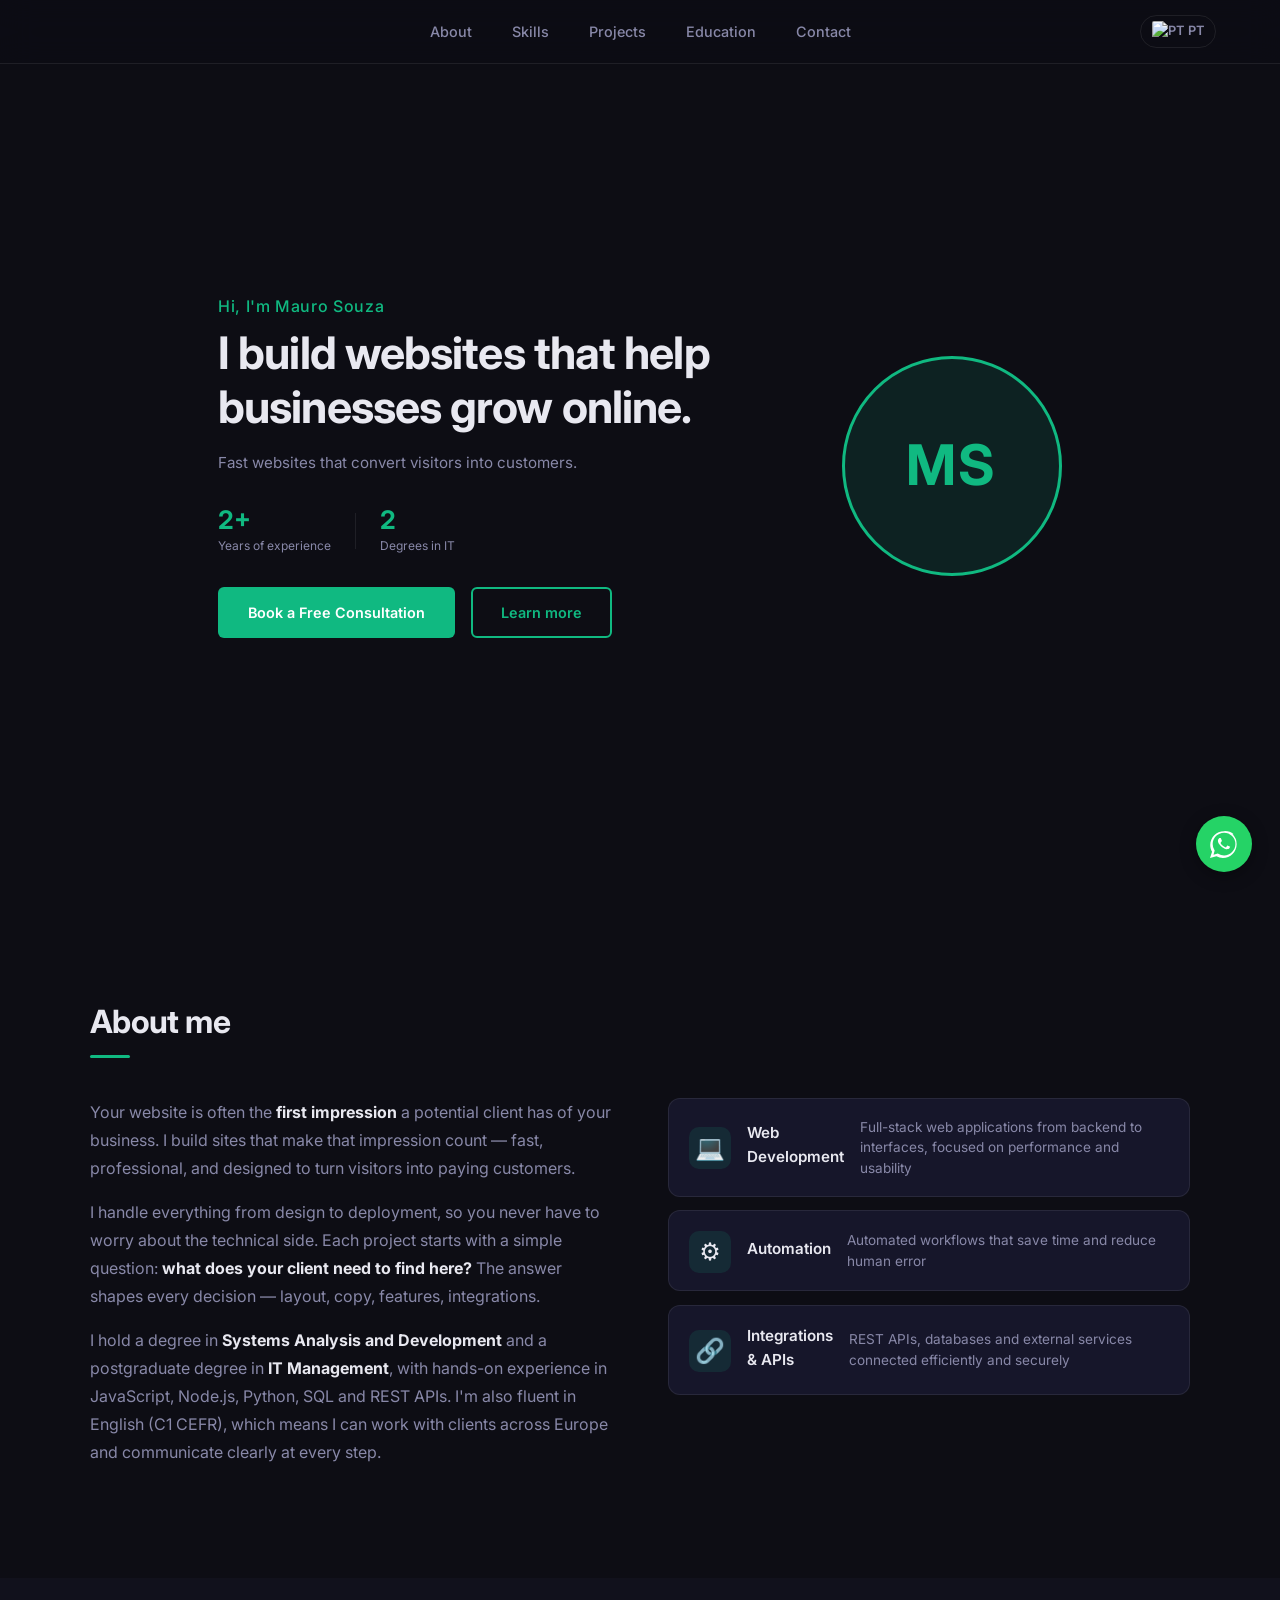
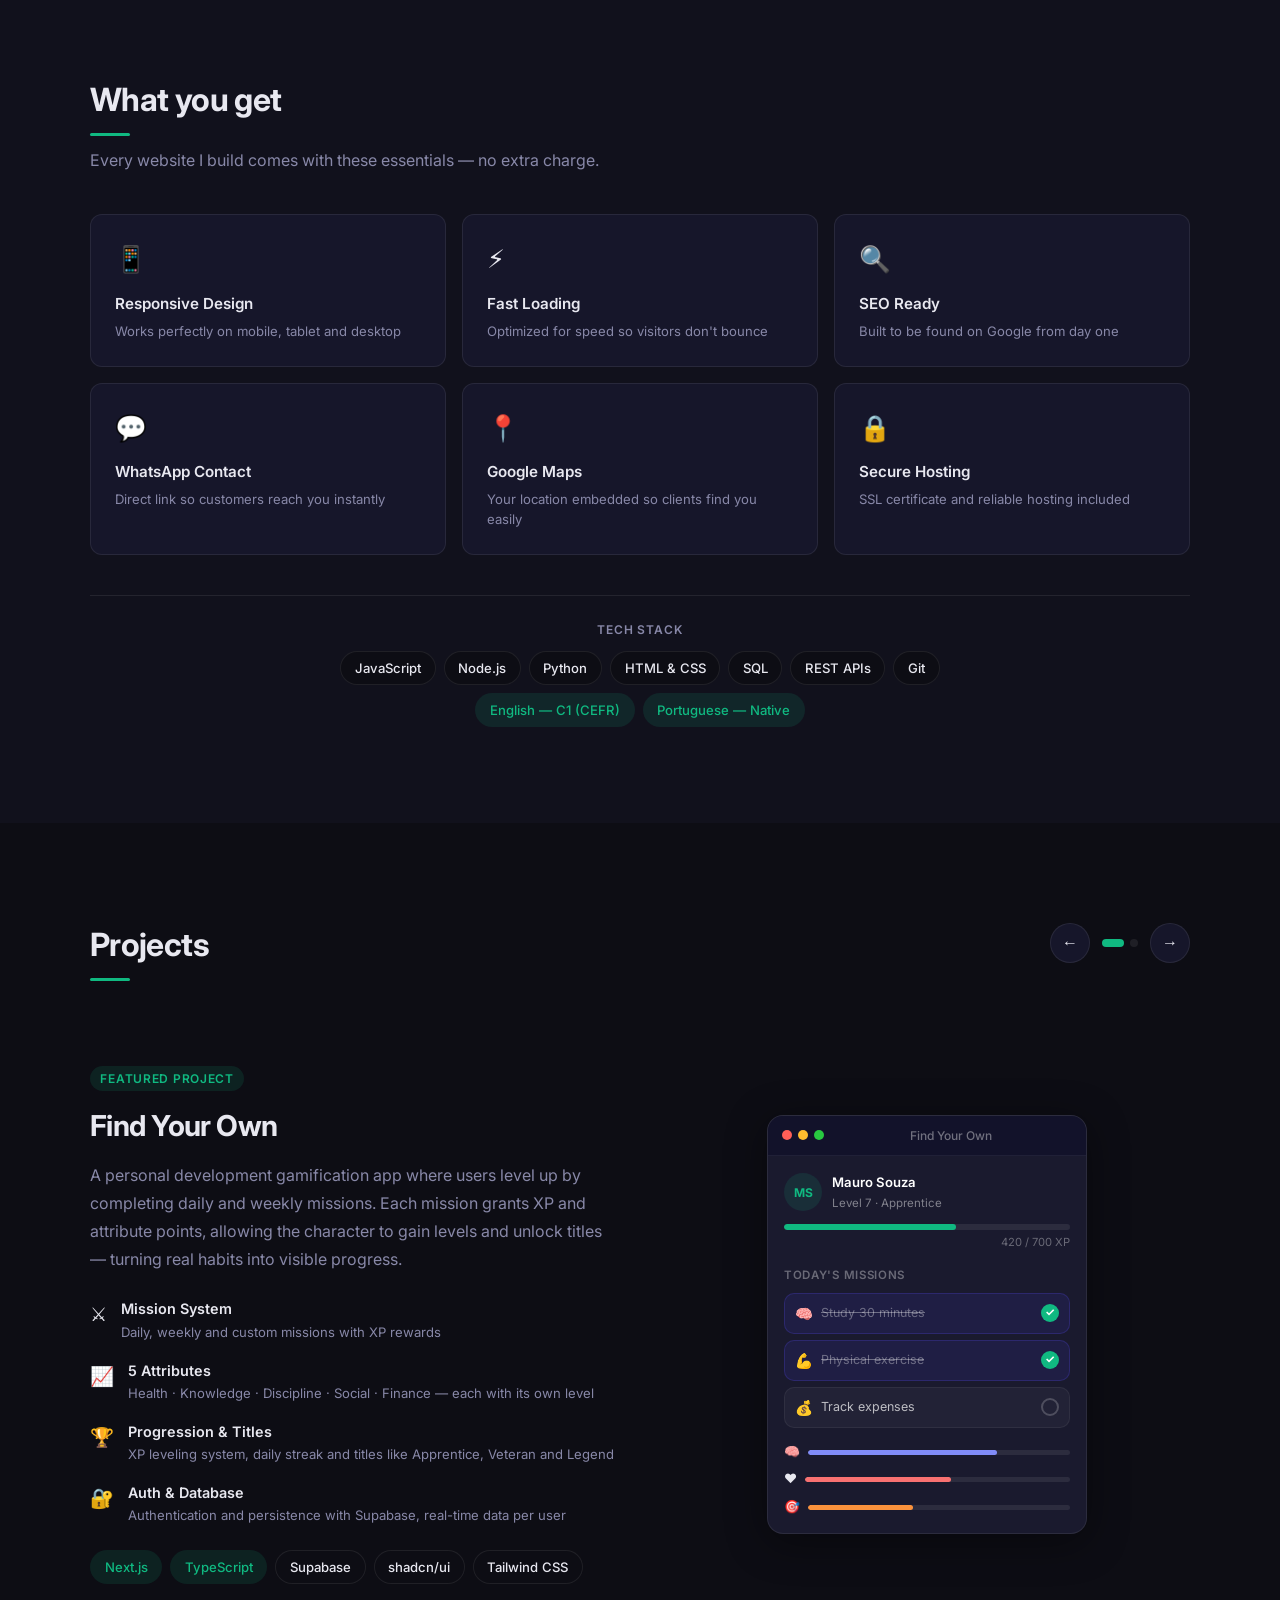
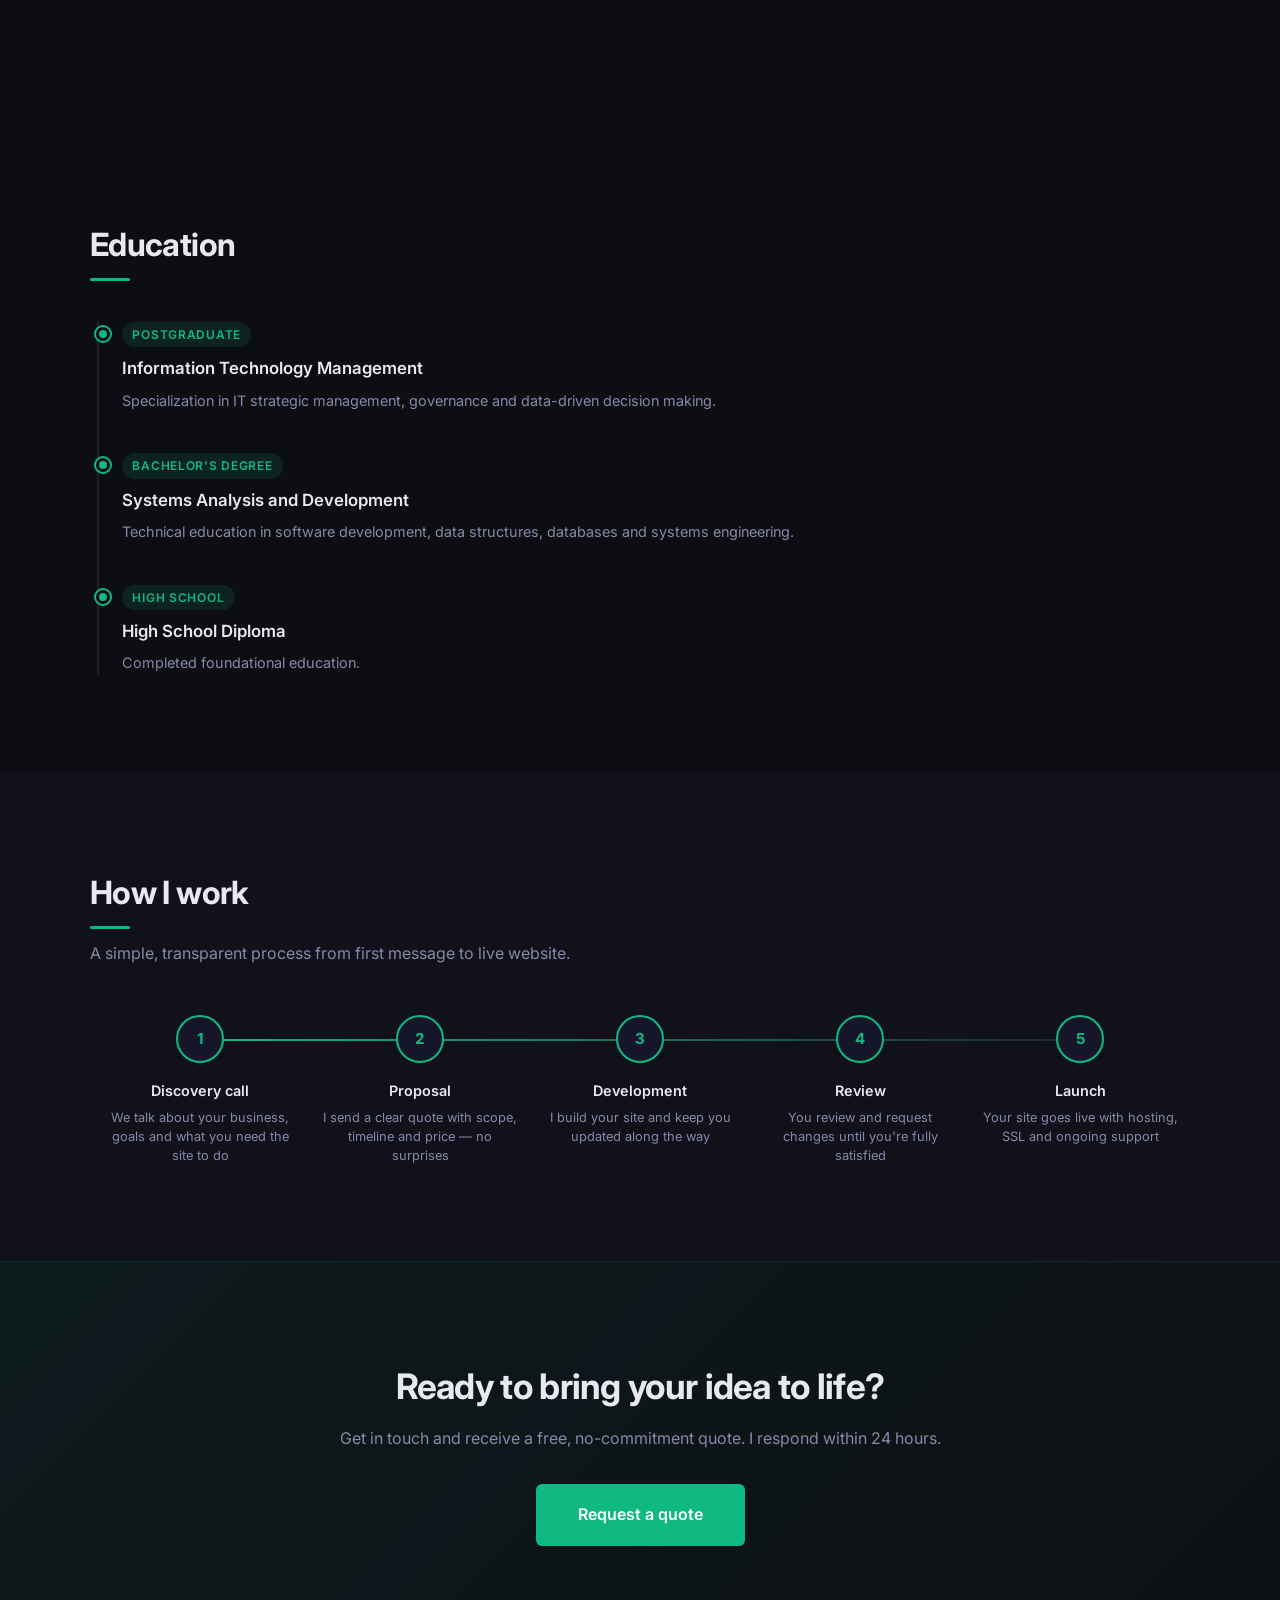
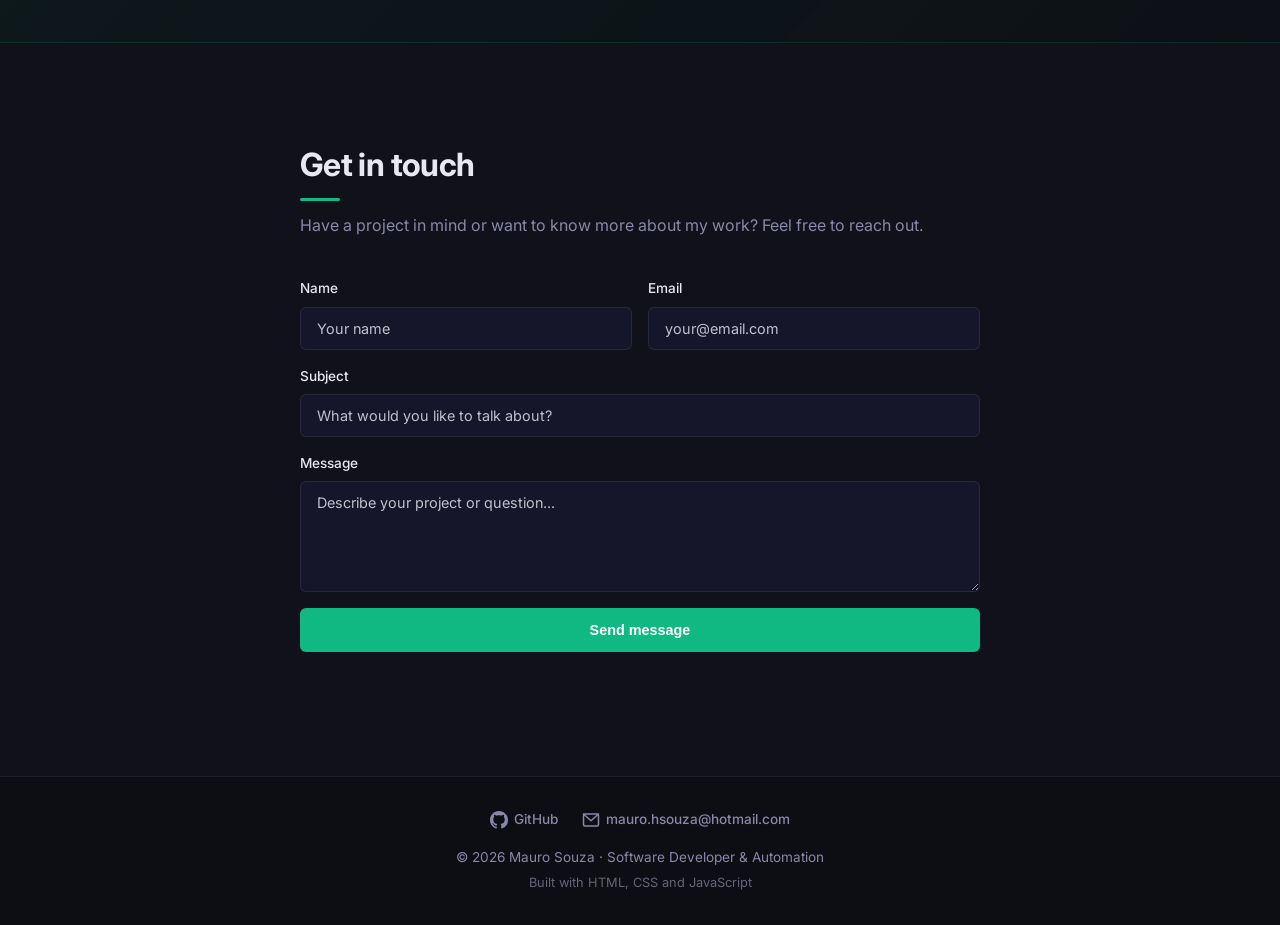
==== commit 27d9bb4a: "move WhatsApp do hero para botao flutuante fixo Co-Authored-By: Claude Sonnet 4.6 <noreply@anthropic" ====
--- a/en.html
+++ b/en.html
@@ -42,7 +42,7 @@
         </div>
         <div class="hero-actions">
           <a href="#contact" class="btn btn-primary">Book a Free Consultation</a>
-          <a href="https://wa.me/5519999999999?text=Hi%20Mauro%2C%20I%20found%20your%20portfolio%20and%20I%27d%20like%20to%20talk%20about%20a%20project." class="btn btn-ghost" target="_blank" rel="noopener">WhatsApp</a>
+          <a href="#about" class="btn btn-ghost">Learn more</a>
         </div>
       </div>
       <div class="hero-visual" aria-hidden="true">
@@ -426,6 +426,11 @@
     <p class="footer-sub">Built with HTML, CSS and JavaScript</p>
   </footer>
 
+  <!-- FLOATING WHATSAPP BUTTON -->
+  <a href="https://wa.me/5519999999999?text=Hi%20Mauro%2C%20I%20found%20your%20portfolio%20and%20I%27d%20like%20to%20talk%20about%20a%20project." target="_blank" rel="noopener" class="whatsapp-float" aria-label="Chat on WhatsApp">
+    <svg width="28" height="28" viewBox="0 0 24 24" fill="currentColor"><path d="M17.472 14.382c-.297-.149-1.758-.867-2.03-.967-.273-.099-.471-.148-.67.15-.197.297-.767.966-.94 1.164-.173.199-.347.223-.644.075-.297-.15-1.255-.463-2.39-1.475-.883-.788-1.48-1.761-1.653-2.059-.173-.297-.018-.458.13-.606.149-.15.347-.398.52-.597.174-.198.232-.347.349-.572.118-.224.058-.422-.027-.572-.099-.149-.495-1.198-.694-1.66-.198-.46-.396-.39-.545-.398-.149-.008-.317-.01-.487-.01-.171 0-.447.067-.687.342-.24.273-.916.896-.916 2.165 0 1.27.94 2.494 1.07 2.665.13.173 1.794 2.74 4.35 3.732 2.557.992 2.557.66 3.018.624.462-.038 1.487-.6 1.696-1.18.21-.581.21-1.078.146-1.18-.064-.099-.297-.198-.594-.347zM12.027 21.785h-.005a9.717 9.717 0 0 1-4.957-1.355l-.355-.21-3.685.967.984-3.595-.231-.368a9.728 9.728 0 0 1-1.491-5.196c.004-5.371 4.378-9.745 9.752-9.745a9.7 9.7 0 0 1 6.892 2.86 9.665 9.665 0 0 1 2.852 6.89c-.003 5.371-4.376 9.752-9.756 9.752zm8.302-18.052A11.667 11.667 0 0 0 12.026.989C5.503.989.211 6.281.208 12.804c0 2.06.537 4.073 1.557 5.857L0 24l5.477-1.437a11.71 11.71 0 0 0 5.547 1.413h.005c6.523 0 11.815-5.293 11.818-11.815a11.74 11.74 0 0 0-3.518-8.428z"/></svg>
+  </a>
+
   <script src="script.js"></script>
 </body>
 </html>
--- a/style.css
+++ b/style.css
@@ -1156,6 +1156,38 @@
   font-weight: 500;
   color: var(--color-text-muted);
   white-space: nowrap;
+}
+
+/* ===== FLOATING WHATSAPP BUTTON ===== */
+.whatsapp-float {
+  position: fixed;
+  bottom: 1.75rem;
+  right: 1.75rem;
+  width: 56px;
+  height: 56px;
+  border-radius: 50%;
+  background: #25D366;
+  color: #fff;
+  display: flex;
+  align-items: center;
+  justify-content: center;
+  box-shadow: 0 4px 16px rgba(0,0,0,0.35);
+  z-index: 90;
+  transition: transform var(--transition), box-shadow var(--transition);
+}
+
+.whatsapp-float:hover {
+  transform: scale(1.08);
+  box-shadow: 0 6px 20px rgba(0,0,0,0.45);
+}
+
+@media (max-width: 768px) {
+  .whatsapp-float {
+    width: 50px;
+    height: 50px;
+    bottom: 1.25rem;
+    right: 1.25rem;
+  }
 }
 
 /* ===== FOOTER ===== */
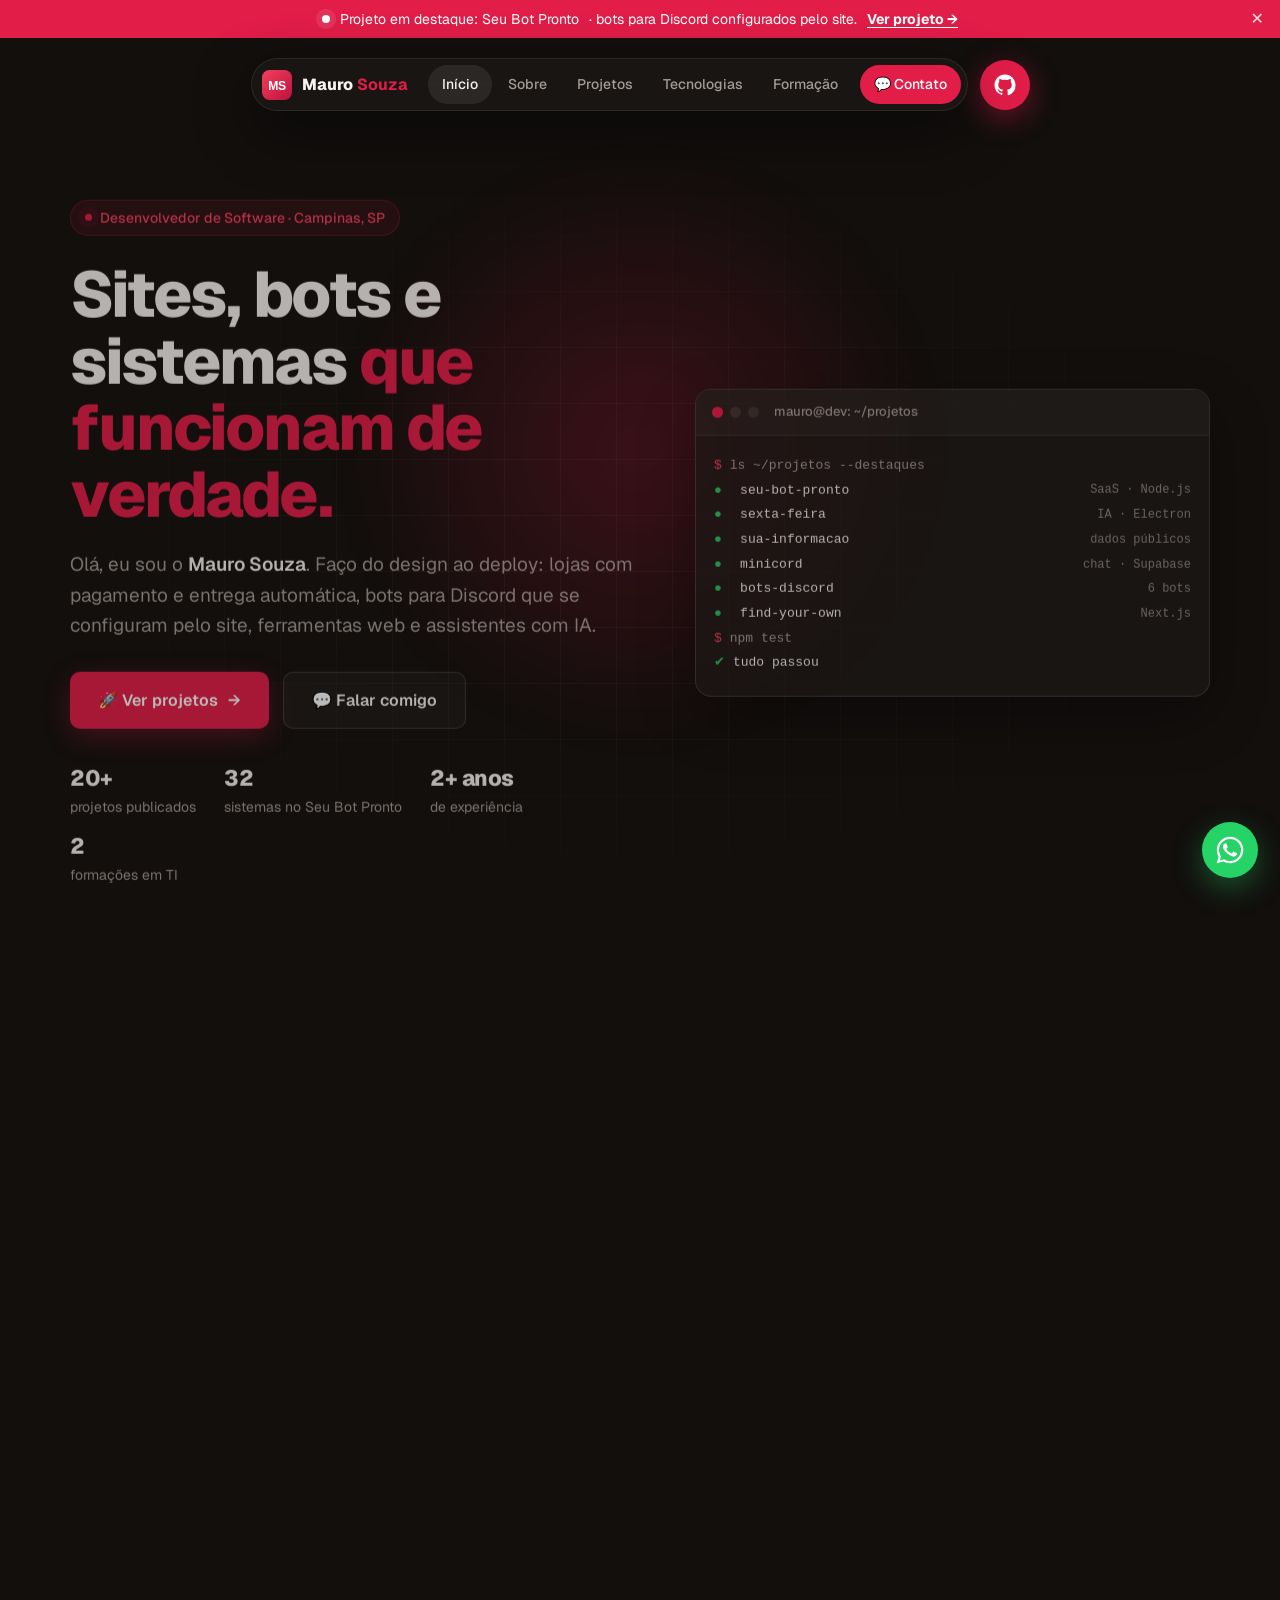
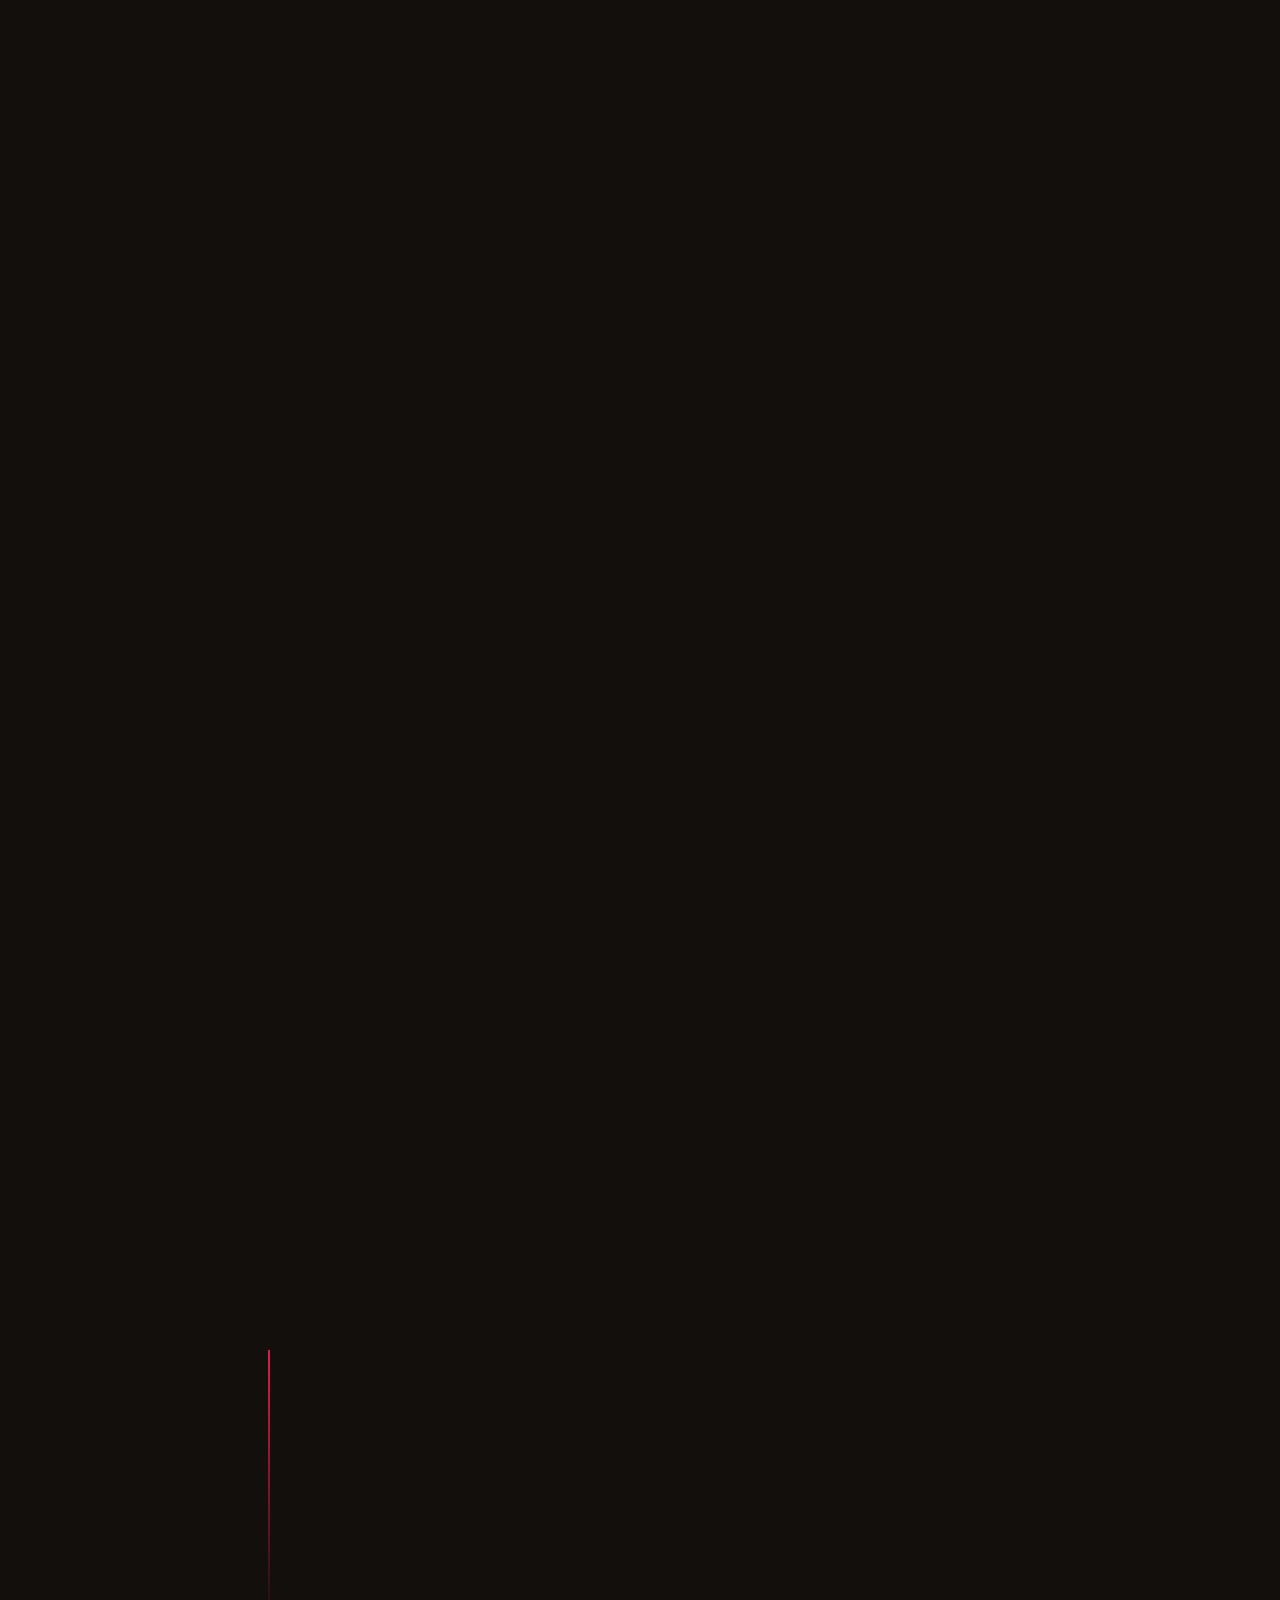
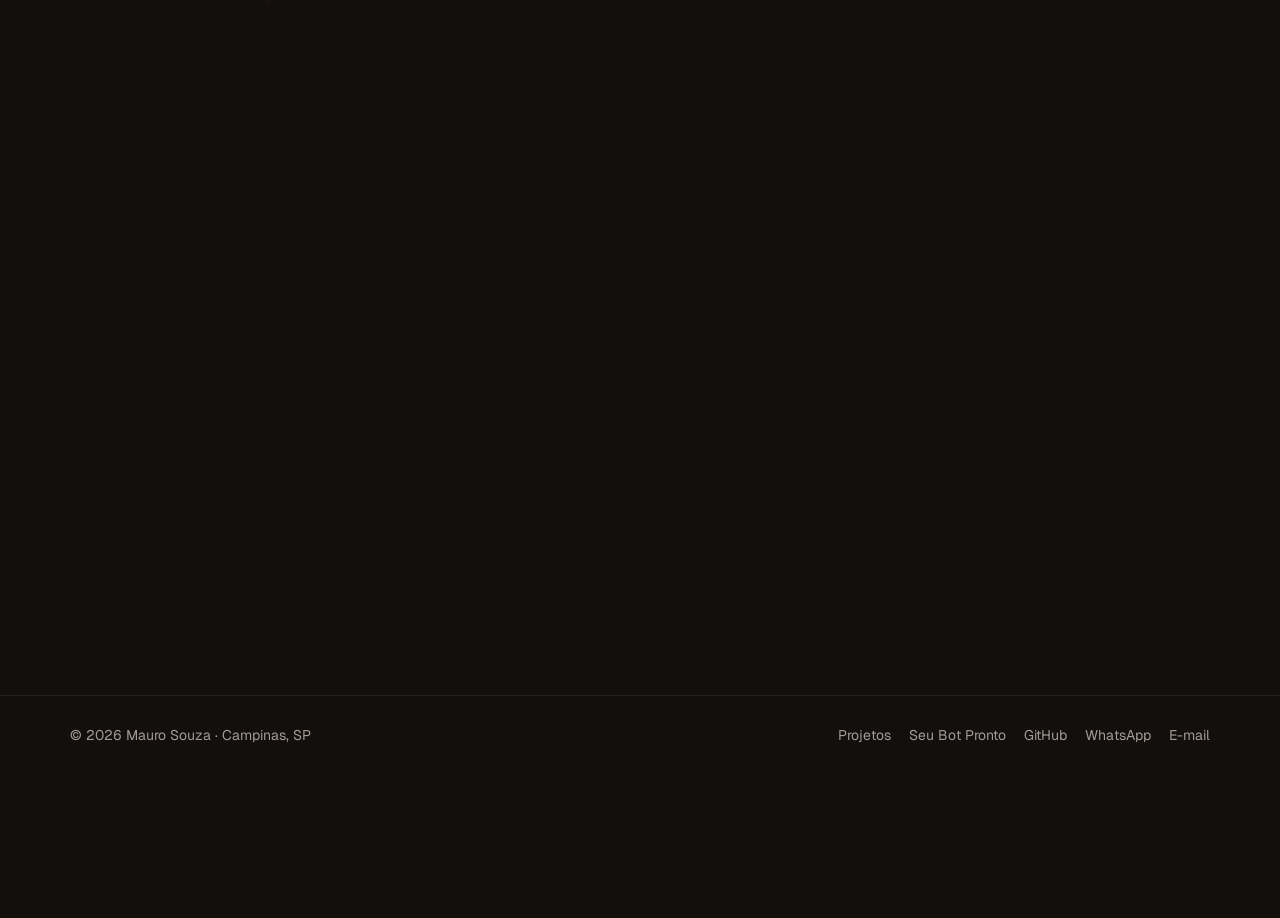
==== commit aa309f08: "Portfólio novo no visual do Seu Bot Pronto - Mesma base do site da loja: fundo escuro, vermelho, fon" ====
--- a/en.html
+++ b/en.html
@@ -1,436 +1,13 @@
-<!DOCTYPE html>
-<html lang="en">
+<!doctype html>
+<html lang="pt-BR">
 <head>
-  <meta charset="UTF-8" />
-  <meta name="viewport" content="width=device-width, initial-scale=1.0" />
-  <title>Mauro Souza — Developer</title>
-  <link rel="preconnect" href="https://fonts.googleapis.com" />
-  <link rel="preconnect" href="https://fonts.gstatic.com" crossorigin />
-  <link href="https://fonts.googleapis.com/css2?family=Inter:wght@300;400;500;600;700&display=swap" rel="stylesheet" />
-  <link rel="icon" type="image/png" href="Fotos/find-your-own-primary-180.png" />
-  <link rel="stylesheet" href="style.css" />
+  <meta charset="utf-8">
+  <title>Mauro Souza - Desenvolvedor de Software</title>
+  <!-- Endereço antigo: o portfólio agora fica na página inicial -->
+  <meta http-equiv="refresh" content="0; url=./">
+  <link rel="canonical" href="./">
 </head>
-<body>
-
-  <!-- NAV -->
-  <header class="nav">
-    <nav class="nav-links">
-      <a href="#about">About</a>
-      <a href="#skills">Skills</a>
-      <a href="#projects">Projects</a>
-      <a href="#education">Education</a>
-      <a href="#contact">Contact</a>
-    </nav>
-    <a href="pt.html" class="lang-switch" title="Versão em Português"><img src="https://flagcdn.com/w40/br.png" alt="PT" style="height:14px;border-radius:2px;vertical-align:middle;margin-right:4px;">PT</a>
-    <button class="nav-toggle" aria-label="Menu">&#9776;</button>
-  </header>
-
-  <main>
-
-    <!-- HERO -->
-    <section class="hero" id="home">
-      <div class="hero-content">
-        <p class="hero-greeting">Hi, I'm Mauro Souza</p>
-        <h1 class="hero-name">I build websites that help businesses grow online.</h1>
-        <p class="hero-sub">
-          Fast websites that convert visitors into customers.
-        </p>
-        <div class="hero-stats">
-          <div class="hero-stat"><span class="hero-stat-number">2+</span><span class="hero-stat-label">Years of experience</span></div>
-          <div class="hero-stat-divider"></div>
-          <div class="hero-stat"><span class="hero-stat-number">2</span><span class="hero-stat-label">Degrees in IT</span></div>
-        </div>
-        <div class="hero-actions">
-          <a href="#contact" class="btn btn-primary">Book a Free Consultation</a>
-          <a href="#about" class="btn btn-ghost">Learn more</a>
-        </div>
-      </div>
-      <div class="hero-visual" aria-hidden="true">
-        <div class="avatar-ring">
-          <div class="avatar-initials">MS</div>
-        </div>
-      </div>
-    </section>
-
-    <!-- ABOUT -->
-    <section class="section" id="about">
-      <div class="container">
-        <h2 class="section-title">About me</h2>
-        <div class="about-grid">
-          <div class="about-text">
-            <p>
-              Your website is often the <strong>first impression</strong> a potential client has of your business.
-              I build sites that make that impression count — fast, professional, and designed to turn visitors
-              into paying customers.
-            </p>
-            <p>
-              I handle everything from design to deployment, so you never have to worry about the technical side.
-              Each project starts with a simple question: <strong>what does your client need to find here?</strong>
-              The answer shapes every decision — layout, copy, features, integrations.
-            </p>
-            <p>
-              I hold a degree in <strong>Systems Analysis and Development</strong> and a postgraduate degree in
-              <strong>IT Management</strong>, with hands-on experience in JavaScript, Node.js, Python, SQL and
-              REST APIs. I'm also fluent in English (C1 CEFR), which means I can work with clients across Europe
-              and communicate clearly at every step.
-            </p>
-          </div>
-          <div class="about-highlights">
-            <div class="highlight-card">
-              <span class="highlight-icon">💻</span>
-              <h3>Web Development</h3>
-              <p>Full-stack web applications from backend to interfaces, focused on performance and usability</p>
-            </div>
-            <div class="highlight-card">
-              <span class="highlight-icon">⚙️</span>
-              <h3>Automation</h3>
-              <p>Automated workflows that save time and reduce human error</p>
-            </div>
-            <div class="highlight-card">
-              <span class="highlight-icon">🔗</span>
-              <h3>Integrations & APIs</h3>
-              <p>REST APIs, databases and external services connected efficiently and securely</p>
-            </div>
-          </div>
-        </div>
-      </div>
-    </section>
-
-    <!-- SKILLS -->
-    <section class="section section-alt" id="skills">
-      <div class="container">
-        <h2 class="section-title">What you get</h2>
-        <p class="section-sub">Every website I build comes with these essentials — no extra charge.</p>
-        <div class="benefits-grid">
-          <div class="benefit-card">
-            <span class="benefit-icon">📱</span>
-            <h3>Responsive Design</h3>
-            <p>Works perfectly on mobile, tablet and desktop</p>
-          </div>
-          <div class="benefit-card">
-            <span class="benefit-icon">⚡</span>
-            <h3>Fast Loading</h3>
-            <p>Optimized for speed so visitors don't bounce</p>
-          </div>
-          <div class="benefit-card">
-            <span class="benefit-icon">🔍</span>
-            <h3>SEO Ready</h3>
-            <p>Built to be found on Google from day one</p>
-          </div>
-          <div class="benefit-card">
-            <span class="benefit-icon">💬</span>
-            <h3>WhatsApp Contact</h3>
-            <p>Direct link so customers reach you instantly</p>
-          </div>
-          <div class="benefit-card">
-            <span class="benefit-icon">📍</span>
-            <h3>Google Maps</h3>
-            <p>Your location embedded so clients find you easily</p>
-          </div>
-          <div class="benefit-card">
-            <span class="benefit-icon">🔒</span>
-            <h3>Secure Hosting</h3>
-            <p>SSL certificate and reliable hosting included</p>
-          </div>
-        </div>
-
-        <div class="skills-footer">
-          <p class="skills-footer-label">Tech stack</p>
-          <div class="skill-tags" style="justify-content:center;">
-            <span class="tag">JavaScript</span>
-            <span class="tag">Node.js</span>
-            <span class="tag">Python</span>
-            <span class="tag">HTML & CSS</span>
-            <span class="tag">SQL</span>
-            <span class="tag">REST APIs</span>
-            <span class="tag">Git</span>
-          </div>
-          <div class="skill-tags" style="justify-content:center;margin-top:0.5rem;">
-            <span class="tag tag-primary">English — C1 (CEFR)</span>
-            <span class="tag tag-primary">Portuguese — Native</span>
-          </div>
-        </div>
-      </div>
-    </section>
-
-    <!-- PROJECTS -->
-    <section class="section" id="projects">
-      <div class="container">
-        <div class="carousel-header">
-          <h2 class="section-title">Projects</h2>
-          <div class="carousel-controls">
-            <button class="carousel-btn" id="prevBtn" aria-label="Previous">&#8592;</button>
-            <div class="carousel-dots" id="carouselDots"></div>
-            <button class="carousel-btn" id="nextBtn" aria-label="Next">&#8594;</button>
-          </div>
-        </div>
-
-        <div class="carousel-wrapper">
-          <div class="carousel-track" id="carouselTrack">
-
-            <!-- SLIDE 1: Find Your Own -->
-            <div class="carousel-slide">
-              <div class="project-featured">
-                <div class="project-info">
-                  <span class="project-badge">Featured Project</span>
-                  <h3 class="project-name">Find Your Own</h3>
-                  <p class="project-desc">
-                    A personal development gamification app where users level up by completing daily and weekly missions.
-                    Each mission grants XP and attribute points, allowing the character to gain levels and unlock titles —
-                    turning real habits into visible progress.
-                  </p>
-                  <div class="project-features">
-                    <div class="project-feature">
-                      <span class="project-feature-icon">⚔️</span>
-                      <div><strong>Mission System</strong><p>Daily, weekly and custom missions with XP rewards</p></div>
-                    </div>
-                    <div class="project-feature">
-                      <span class="project-feature-icon">📈</span>
-                      <div><strong>5 Attributes</strong><p>Health · Knowledge · Discipline · Social · Finance — each with its own level</p></div>
-                    </div>
-                    <div class="project-feature">
-                      <span class="project-feature-icon">🏆</span>
-                      <div><strong>Progression & Titles</strong><p>XP leveling system, daily streak and titles like Apprentice, Veteran and Legend</p></div>
-                    </div>
-                    <div class="project-feature">
-                      <span class="project-feature-icon">🔐</span>
-                      <div><strong>Auth & Database</strong><p>Authentication and persistence with Supabase, real-time data per user</p></div>
-                    </div>
-                  </div>
-                  <div class="project-stack">
-                    <span class="tag tag-primary">Next.js</span>
-                    <span class="tag tag-primary">TypeScript</span>
-                    <span class="tag">Supabase</span>
-                    <span class="tag">shadcn/ui</span>
-                    <span class="tag">Tailwind CSS</span>
-                  </div>
-                </div>
-                <div class="project-preview" aria-hidden="true">
-                  <div class="app-mockup">
-                    <div class="mockup-header">
-                      <span class="mockup-dot red"></span><span class="mockup-dot yellow"></span><span class="mockup-dot green"></span>
-                      <span class="mockup-title">Find Your Own</span>
-                    </div>
-                    <div class="mockup-body">
-                      <div class="mockup-profile">
-                        <div class="mockup-avatar">MS</div>
-                        <div><div class="mockup-name">Mauro Souza</div><div class="mockup-level">Level 7 · Apprentice</div></div>
-                      </div>
-                      <div class="mockup-xp-bar"><div class="mockup-xp-fill"></div></div>
-                      <div class="mockup-xp-label">420 / 700 XP</div>
-                      <div class="mockup-section-title">Today's missions</div>
-                      <div class="mockup-mission done"><span class="mockup-mission-icon">🧠</span><span class="mockup-mission-text">Study 30 minutes</span><span class="mockup-check">✓</span></div>
-                      <div class="mockup-mission done"><span class="mockup-mission-icon">💪</span><span class="mockup-mission-text">Physical exercise</span><span class="mockup-check">✓</span></div>
-                      <div class="mockup-mission"><span class="mockup-mission-icon">💰</span><span class="mockup-mission-text">Track expenses</span><span class="mockup-check-empty"></span></div>
-                      <div class="mockup-attrs">
-                        <div class="mockup-attr"><span>🧠</span><div class="mockup-attr-bar"><div class="mockup-attr-fill knowledge"></div></div></div>
-                        <div class="mockup-attr"><span>❤️</span><div class="mockup-attr-bar"><div class="mockup-attr-fill health"></div></div></div>
-                        <div class="mockup-attr"><span>🎯</span><div class="mockup-attr-bar"><div class="mockup-attr-fill discipline"></div></div></div>
-                      </div>
-                    </div>
-                  </div>
-                </div>
-              </div>
-            </div>
-
-            <!-- SLIDE 2: Discord Bot -->
-            <div class="carousel-slide">
-              <div class="project-featured">
-                <div class="project-info">
-                  <span class="project-badge">Discord Bot</span>
-                  <h3 class="project-name">Custom Discord Bot</h3>
-                  <p class="project-desc">
-                    Full-featured Discord bot with multiple integrated systems — ticket support, anonymous mail,
-                    custom booster roles and an XP leveling system based on messages and voice channel activity.
-                    Built with Node.js and Discord.js v14.
-                  </p>
-                  <div class="project-features">
-                    <div class="project-feature">
-                      <span class="project-feature-icon">🎫</span>
-                      <div><strong>Ticket System</strong><p>Panel with private channels, automatic permissions and full logs</p></div>
-                    </div>
-                    <div class="project-feature">
-                      <span class="project-feature-icon">✉️</span>
-                      <div><strong>Anonymous Mail</strong><p>Anonymous messages between users with security validations</p></div>
-                    </div>
-                    <div class="project-feature">
-                      <span class="project-feature-icon">⭐</span>
-                      <div><strong>Booster System</strong><p>Custom role with configurable name and color per booster</p></div>
-                    </div>
-                    <div class="project-feature">
-                      <span class="project-feature-icon">📊</span>
-                      <div><strong>Level System</strong><p>XP from messages and voice calls, leaderboard and automatic role rewards</p></div>
-                    </div>
-                  </div>
-                  <div class="project-stack">
-                    <span class="tag tag-primary">Node.js</span>
-                    <span class="tag tag-primary">Discord.js v14</span>
-                    <span class="tag">JavaScript</span>
-                    <span class="tag">Log System</span>
-                    <span class="tag">Slash Commands</span>
-                  </div>
-                </div>
-                <div class="project-preview" aria-hidden="true">
-                  <div class="app-mockup">
-                    <div class="mockup-header">
-                      <span class="mockup-dot red"></span><span class="mockup-dot yellow"></span><span class="mockup-dot green"></span>
-                      <span class="mockup-title">Discord Bot</span>
-                    </div>
-                    <div class="mockup-body">
-                      <div class="mockup-section-title">Slash commands</div>
-                      <div class="mockup-mission done"><span class="mockup-mission-icon">🎫</span><span class="mockup-mission-text">/ticket panel</span><span class="mockup-check">✓</span></div>
-                      <div class="mockup-mission done"><span class="mockup-mission-icon">✉️</span><span class="mockup-mission-text">/mail</span><span class="mockup-check">✓</span></div>
-                      <div class="mockup-mission done"><span class="mockup-mission-icon">⭐</span><span class="mockup-mission-text">/booster</span><span class="mockup-check">✓</span></div>
-                      <div class="mockup-mission done"><span class="mockup-mission-icon">📊</span><span class="mockup-mission-text">/rank</span><span class="mockup-check">✓</span></div>
-                      <div class="mockup-mission done"><span class="mockup-mission-icon">🏆</span><span class="mockup-mission-text">/leaderboard</span><span class="mockup-check">✓</span></div>
-                      <div class="mockup-attrs" style="margin-top:10px;">
-                        <div class="mockup-attr"><span>📊</span><div class="mockup-attr-bar"><div class="mockup-attr-fill knowledge" style="width:85%"></div></div></div>
-                        <div class="mockup-attr"><span>🎯</span><div class="mockup-attr-bar"><div class="mockup-attr-fill discipline" style="width:60%"></div></div></div>
-                      </div>
-                    </div>
-                  </div>
-                </div>
-              </div>
-            </div>
-
-          </div>
-        </div>
-      </div>
-    </section>
-
-    <!-- EDUCATION -->
-    <section class="section" id="education">
-      <div class="container">
-        <h2 class="section-title">Education</h2>
-        <div class="timeline">
-          <div class="timeline-item">
-            <div class="timeline-dot"></div>
-            <div class="timeline-body">
-              <span class="timeline-badge">Postgraduate</span>
-              <h3>Information Technology Management</h3>
-              <p>Specialization in IT strategic management, governance and data-driven decision making.</p>
-            </div>
-          </div>
-          <div class="timeline-item">
-            <div class="timeline-dot"></div>
-            <div class="timeline-body">
-              <span class="timeline-badge">Bachelor's Degree</span>
-              <h3>Systems Analysis and Development</h3>
-              <p>Technical education in software development, data structures, databases and systems engineering.</p>
-            </div>
-          </div>
-          <div class="timeline-item">
-            <div class="timeline-dot"></div>
-            <div class="timeline-body">
-              <span class="timeline-badge">High School</span>
-              <h3>High School Diploma</h3>
-              <p>Completed foundational education.</p>
-            </div>
-          </div>
-        </div>
-      </div>
-    </section>
-
-    <!-- HOW I WORK -->
-    <section class="section section-alt" id="process">
-      <div class="container">
-        <h2 class="section-title">How I work</h2>
-        <p class="section-sub">A simple, transparent process from first message to live website.</p>
-        <div class="process-steps">
-          <div class="process-step">
-            <div class="process-number">1</div>
-            <h3>Discovery call</h3>
-            <p>We talk about your business, goals and what you need the site to do</p>
-          </div>
-          <div class="process-step">
-            <div class="process-number">2</div>
-            <h3>Proposal</h3>
-            <p>I send a clear quote with scope, timeline and price — no surprises</p>
-          </div>
-          <div class="process-step">
-            <div class="process-number">3</div>
-            <h3>Development</h3>
-            <p>I build your site and keep you updated along the way</p>
-          </div>
-          <div class="process-step">
-            <div class="process-number">4</div>
-            <h3>Review</h3>
-            <p>You review and request changes until you're fully satisfied</p>
-          </div>
-          <div class="process-step">
-            <div class="process-number">5</div>
-            <h3>Launch</h3>
-            <p>Your site goes live with hosting, SSL and ongoing support</p>
-          </div>
-        </div>
-      </div>
-    </section>
-
-    <!-- CTA -->
-    <section class="section cta-section">
-      <div class="container container-narrow" style="text-align:center;">
-        <h2 class="cta-title">Ready to bring your idea to life?</h2>
-        <p class="cta-sub">Get in touch and receive a free, no-commitment quote. I respond within 24 hours.</p>
-        <a href="#contact" class="btn btn-primary btn-cta">Request a quote</a>
-      </div>
-    </section>
-
-    <!-- CONTACT -->
-    <section class="section section-alt" id="contact">
-      <div class="container container-narrow">
-        <h2 class="section-title">Get in touch</h2>
-        <p class="section-sub">
-          Have a project in mind or want to know more about my work?
-          Feel free to reach out.
-        </p>
-        <form class="contact-form" id="contactForm" action="https://formspree.io/f/mgojzjgj" method="POST">
-          <div class="form-row">
-            <div class="form-group">
-              <label for="name">Name</label>
-              <input type="text" id="name" name="name" placeholder="Your name" required />
-            </div>
-            <div class="form-group">
-              <label for="email">Email</label>
-              <input type="email" id="email" name="email" placeholder="your@email.com" required />
-            </div>
-          </div>
-          <div class="form-group">
-            <label for="subject">Subject</label>
-            <input type="text" id="subject" name="subject" placeholder="What would you like to talk about?" required />
-          </div>
-          <div class="form-group">
-            <label for="message">Message</label>
-            <textarea id="message" name="message" rows="5" placeholder="Describe your project or question..." required></textarea>
-          </div>
-          <button type="submit" class="btn btn-primary btn-full">Send message</button>
-          <p class="form-note" id="formNote"></p>
-        </form>
-      </div>
-    </section>
-
-  </main>
-
-  <!-- FOOTER -->
-  <footer class="footer">
-    <div class="footer-links">
-      <a href="https://github.com/Maurooh" target="_blank" rel="noopener" class="footer-link">
-        <svg width="18" height="18" viewBox="0 0 24 24" fill="currentColor"><path d="M12 0C5.37 0 0 5.37 0 12c0 5.31 3.435 9.795 8.205 11.385.6.105.825-.255.825-.57 0-.285-.015-1.23-.015-2.235-3.015.555-3.795-.735-4.035-1.41-.135-.345-.72-1.41-1.23-1.695-.42-.225-1.02-.78-.015-.795.945-.015 1.62.87 1.845 1.23 1.08 1.815 2.805 1.305 3.495.99.105-.78.42-1.305.765-1.605-2.67-.3-5.46-1.335-5.46-5.925 0-1.305.465-2.385 1.23-3.225-.12-.3-.54-1.53.12-3.18 0 0 1.005-.315 3.3 1.23.96-.27 1.98-.405 3-.405s2.04.135 3 .405c2.295-1.56 3.3-1.23 3.3-1.23.66 1.65.24 2.88.12 3.18.765.84 1.23 1.905 1.23 3.225 0 4.605-2.805 5.625-5.475 5.925.435.375.81 1.095.81 2.22 0 1.605-.015 2.895-.015 3.3 0 .315.225.69.825.57A12.02 12.02 0 0 0 24 12c0-6.63-5.37-12-12-12z"/></svg>
-        GitHub
-      </a>
-      <a href="mailto:mauro.hsouza@hotmail.com" class="footer-link">
-        <svg width="18" height="18" viewBox="0 0 24 24" fill="none" stroke="currentColor" stroke-width="2" stroke-linecap="round" stroke-linejoin="round"><rect x="2" y="4" width="20" height="16" rx="2"/><polyline points="2,4 12,13 22,4"/></svg>
-        mauro.hsouza@hotmail.com
-      </a>
-    </div>
-    <p>© 2026 Mauro Souza · Software Developer & Automation</p>
-    <p class="footer-sub">Built with HTML, CSS and JavaScript</p>
-  </footer>
-
-  <!-- FLOATING WHATSAPP BUTTON -->
-  <a href="https://wa.me/5519999999999?text=Hi%20Mauro%2C%20I%20found%20your%20portfolio%20and%20I%27d%20like%20to%20talk%20about%20a%20project." target="_blank" rel="noopener" class="whatsapp-float" aria-label="Chat on WhatsApp">
-    <svg width="28" height="28" viewBox="0 0 24 24" fill="currentColor"><path d="M17.472 14.382c-.297-.149-1.758-.867-2.03-.967-.273-.099-.471-.148-.67.15-.197.297-.767.966-.94 1.164-.173.199-.347.223-.644.075-.297-.15-1.255-.463-2.39-1.475-.883-.788-1.48-1.761-1.653-2.059-.173-.297-.018-.458.13-.606.149-.15.347-.398.52-.597.174-.198.232-.347.349-.572.118-.224.058-.422-.027-.572-.099-.149-.495-1.198-.694-1.66-.198-.46-.396-.39-.545-.398-.149-.008-.317-.01-.487-.01-.171 0-.447.067-.687.342-.24.273-.916.896-.916 2.165 0 1.27.94 2.494 1.07 2.665.13.173 1.794 2.74 4.35 3.732 2.557.992 2.557.66 3.018.624.462-.038 1.487-.6 1.696-1.18.21-.581.21-1.078.146-1.18-.064-.099-.297-.198-.594-.347zM12.027 21.785h-.005a9.717 9.717 0 0 1-4.957-1.355l-.355-.21-3.685.967.984-3.595-.231-.368a9.728 9.728 0 0 1-1.491-5.196c.004-5.371 4.378-9.745 9.752-9.745a9.7 9.7 0 0 1 6.892 2.86 9.665 9.665 0 0 1 2.852 6.89c-.003 5.371-4.376 9.752-9.756 9.752zm8.302-18.052A11.667 11.667 0 0 0 12.026.989C5.503.989.211 6.281.208 12.804c0 2.06.537 4.073 1.557 5.857L0 24l5.477-1.437a11.71 11.71 0 0 0 5.547 1.413h.005c6.523 0 11.815-5.293 11.818-11.815a11.74 11.74 0 0 0-3.518-8.428z"/></svg>
-  </a>
-
-  <script src="script.js"></script>
+<body style="background:#120f0d;color:#f5f2f0;font-family:system-ui,sans-serif">
+  <p><a href="./" style="color:#f43f5e">Abrir o portfólio</a></p>
 </body>
 </html>
